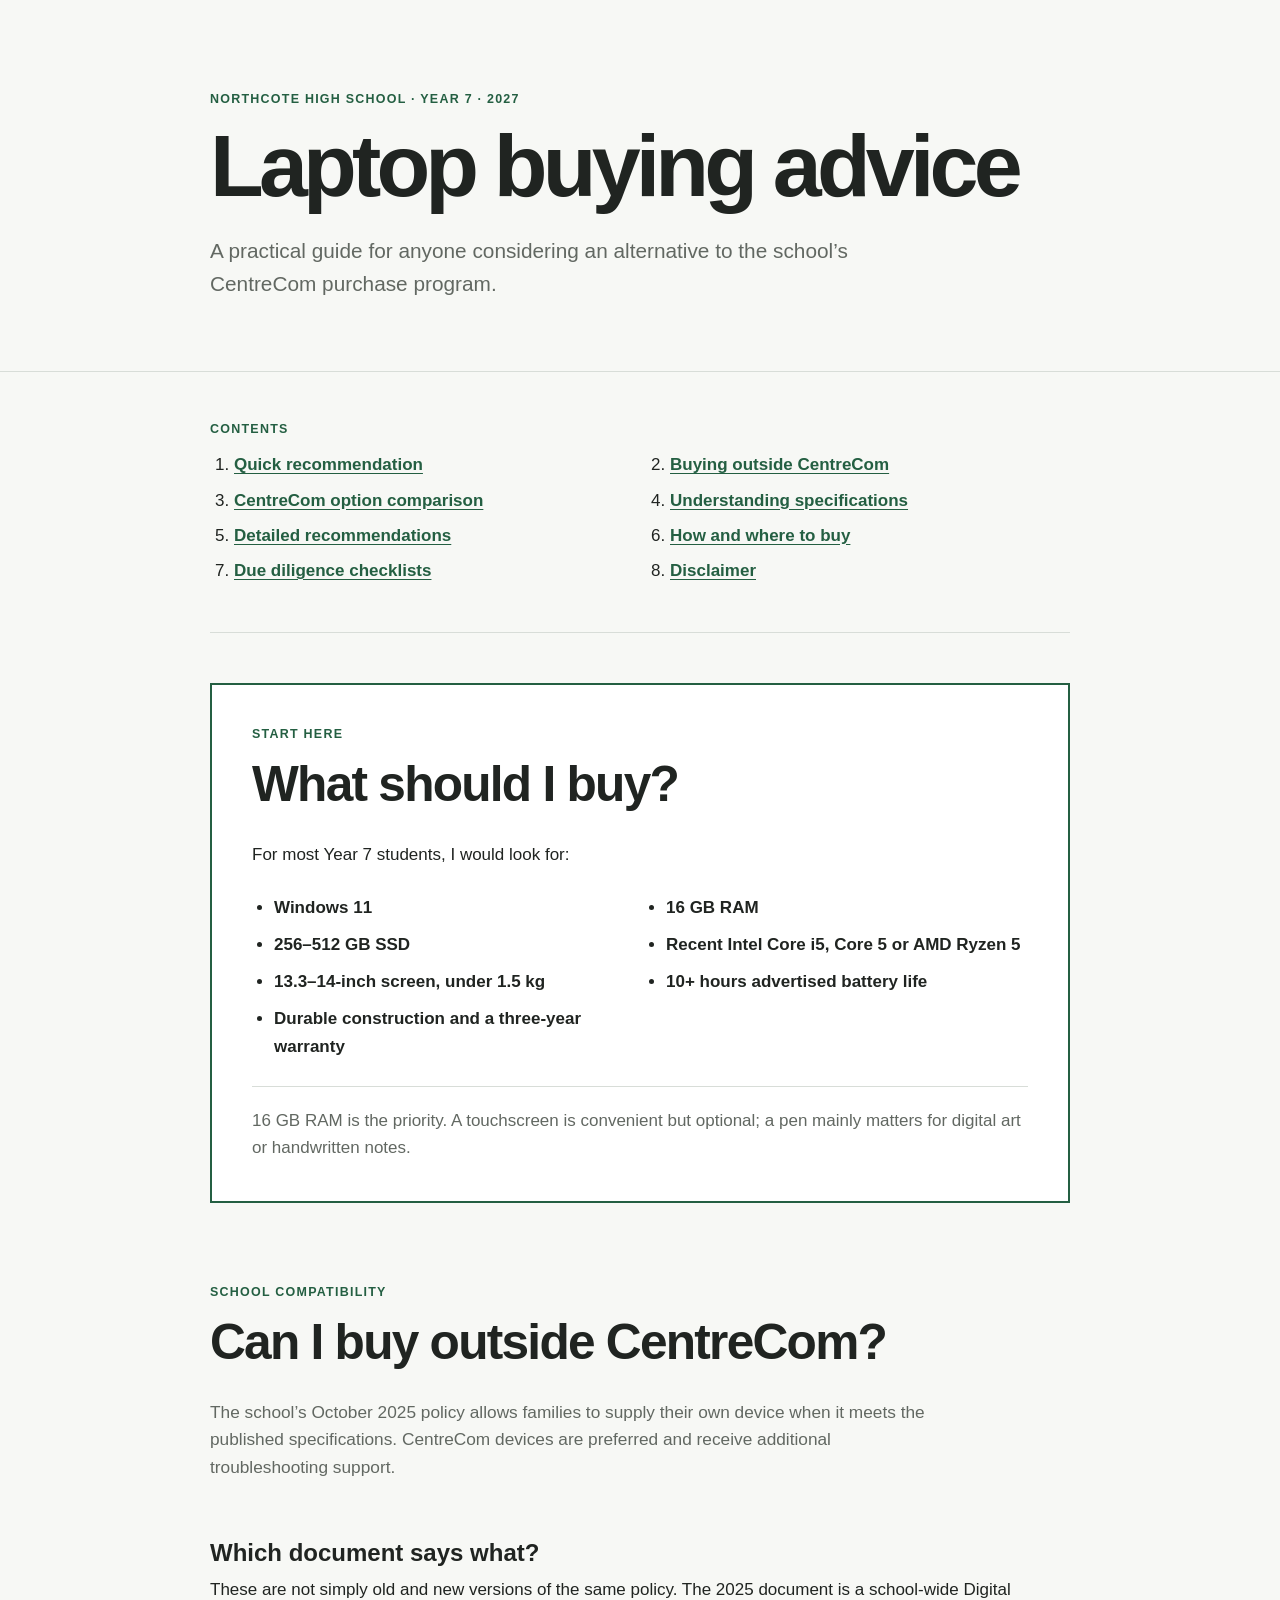
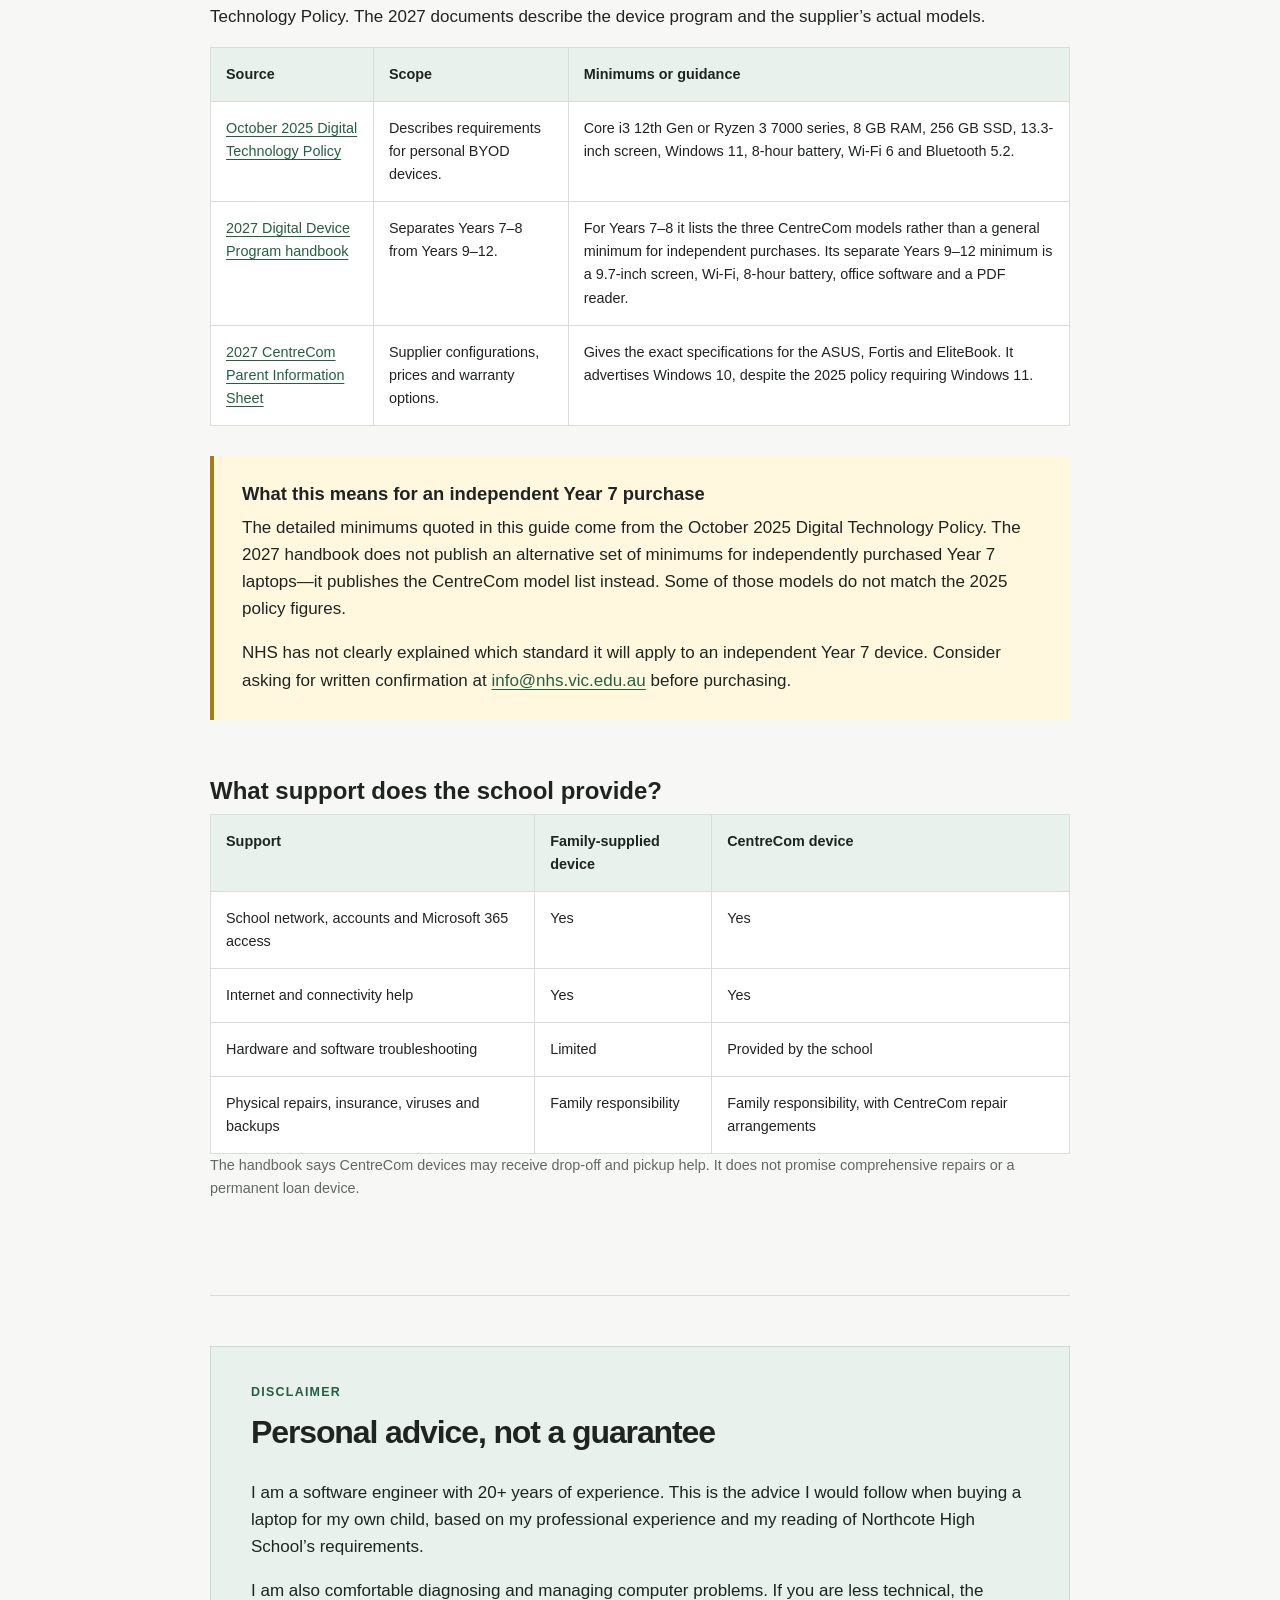
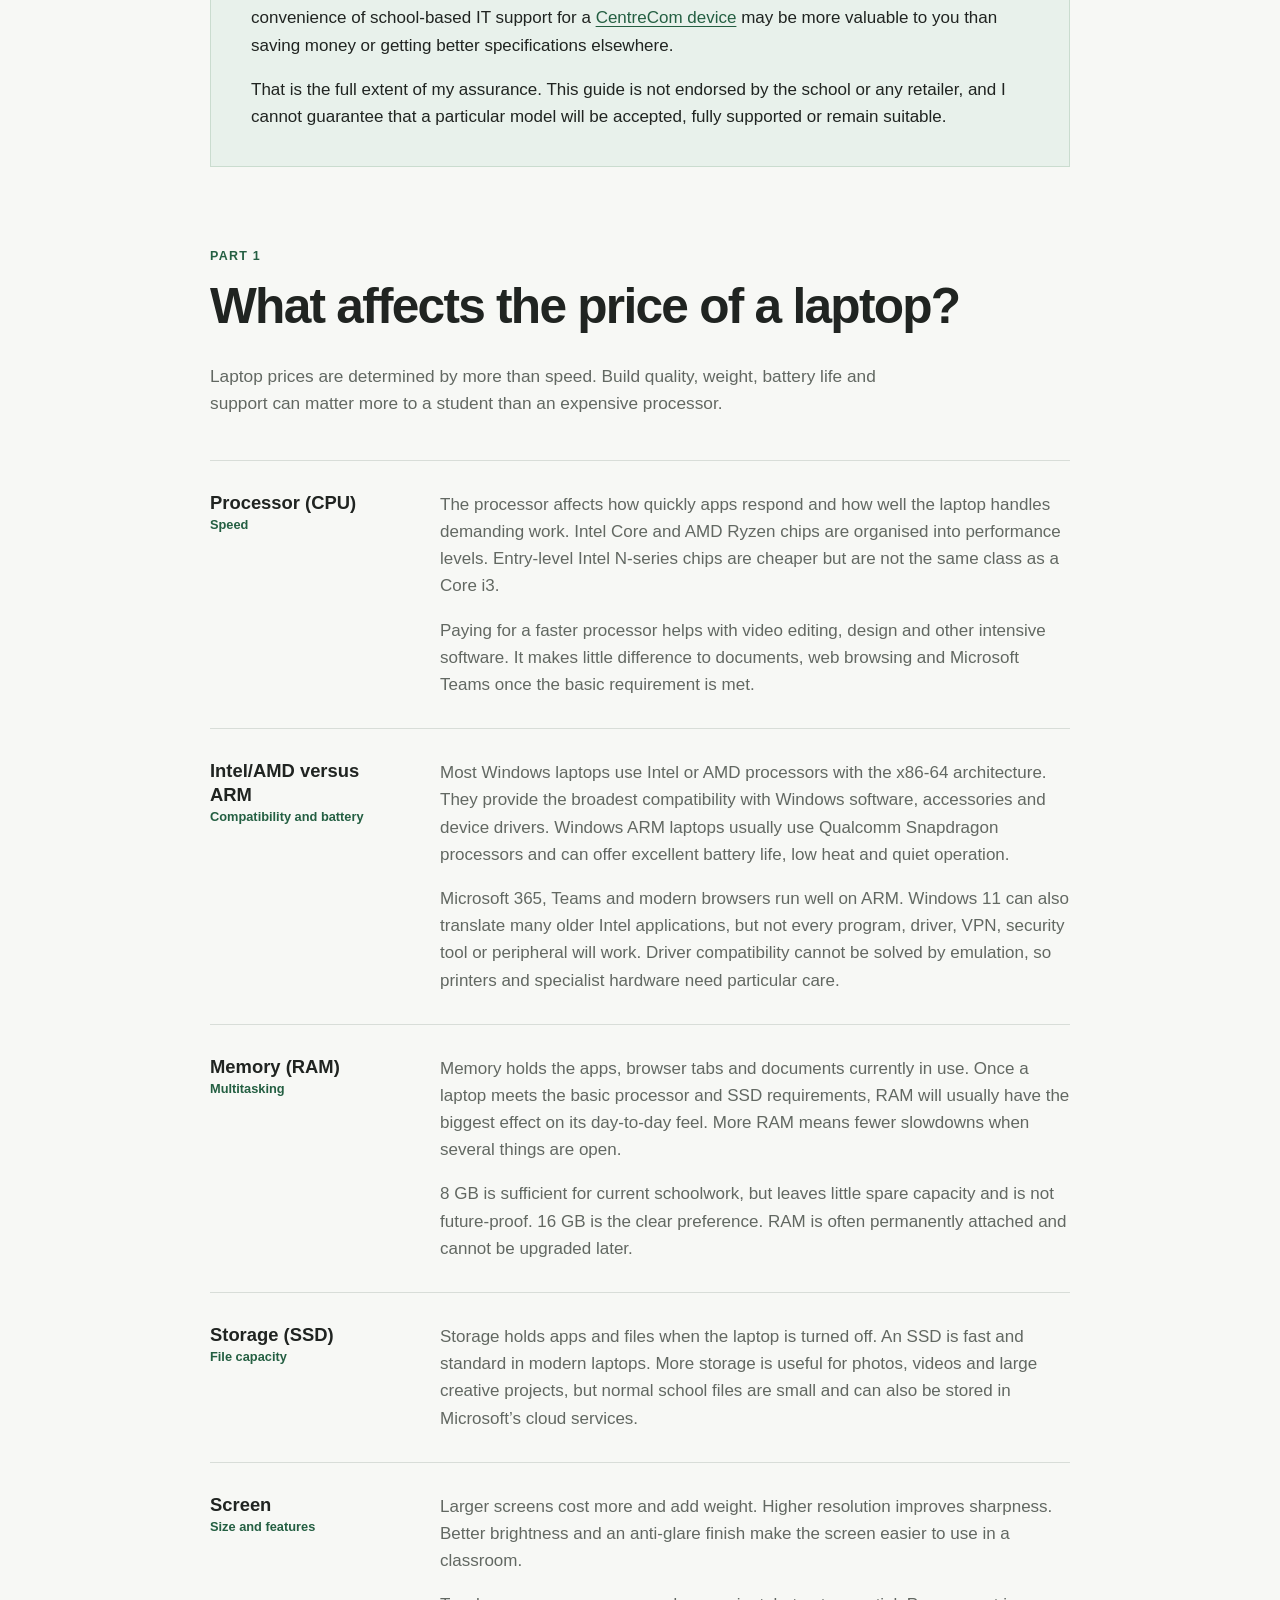
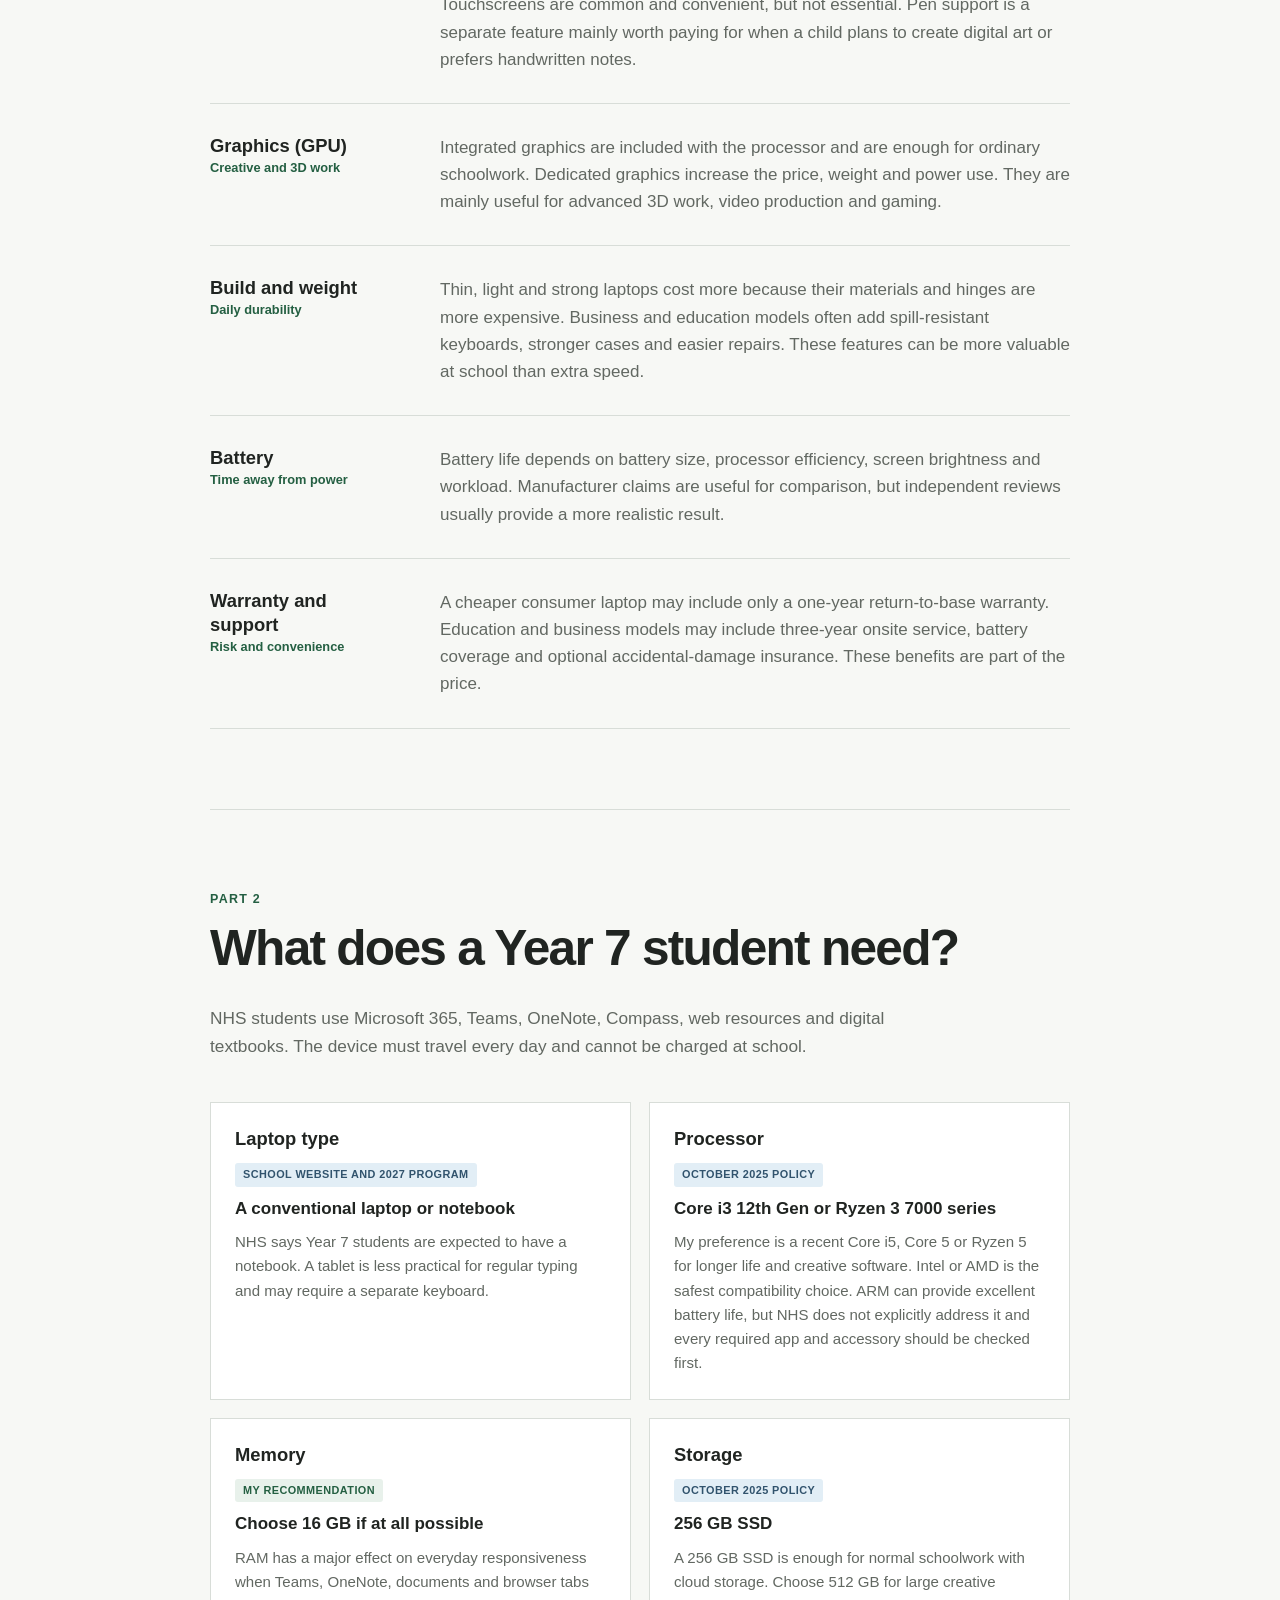
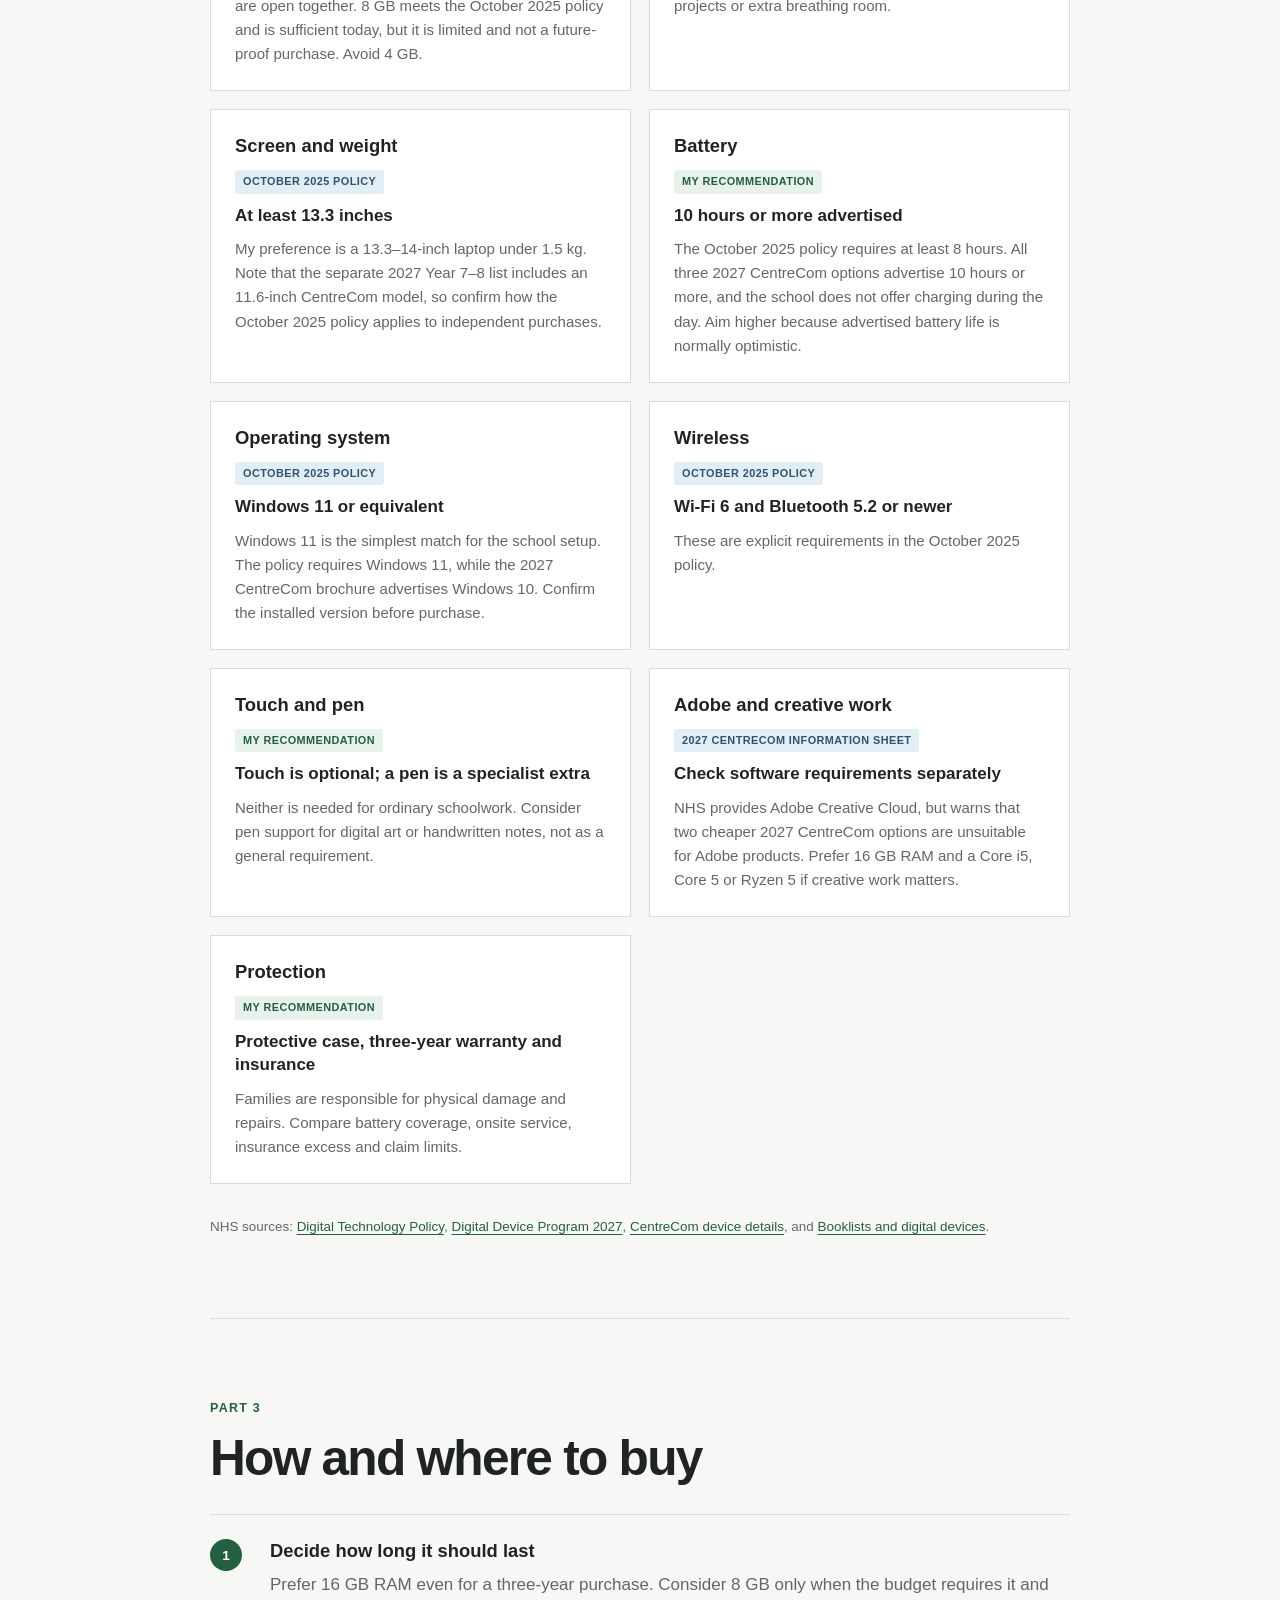
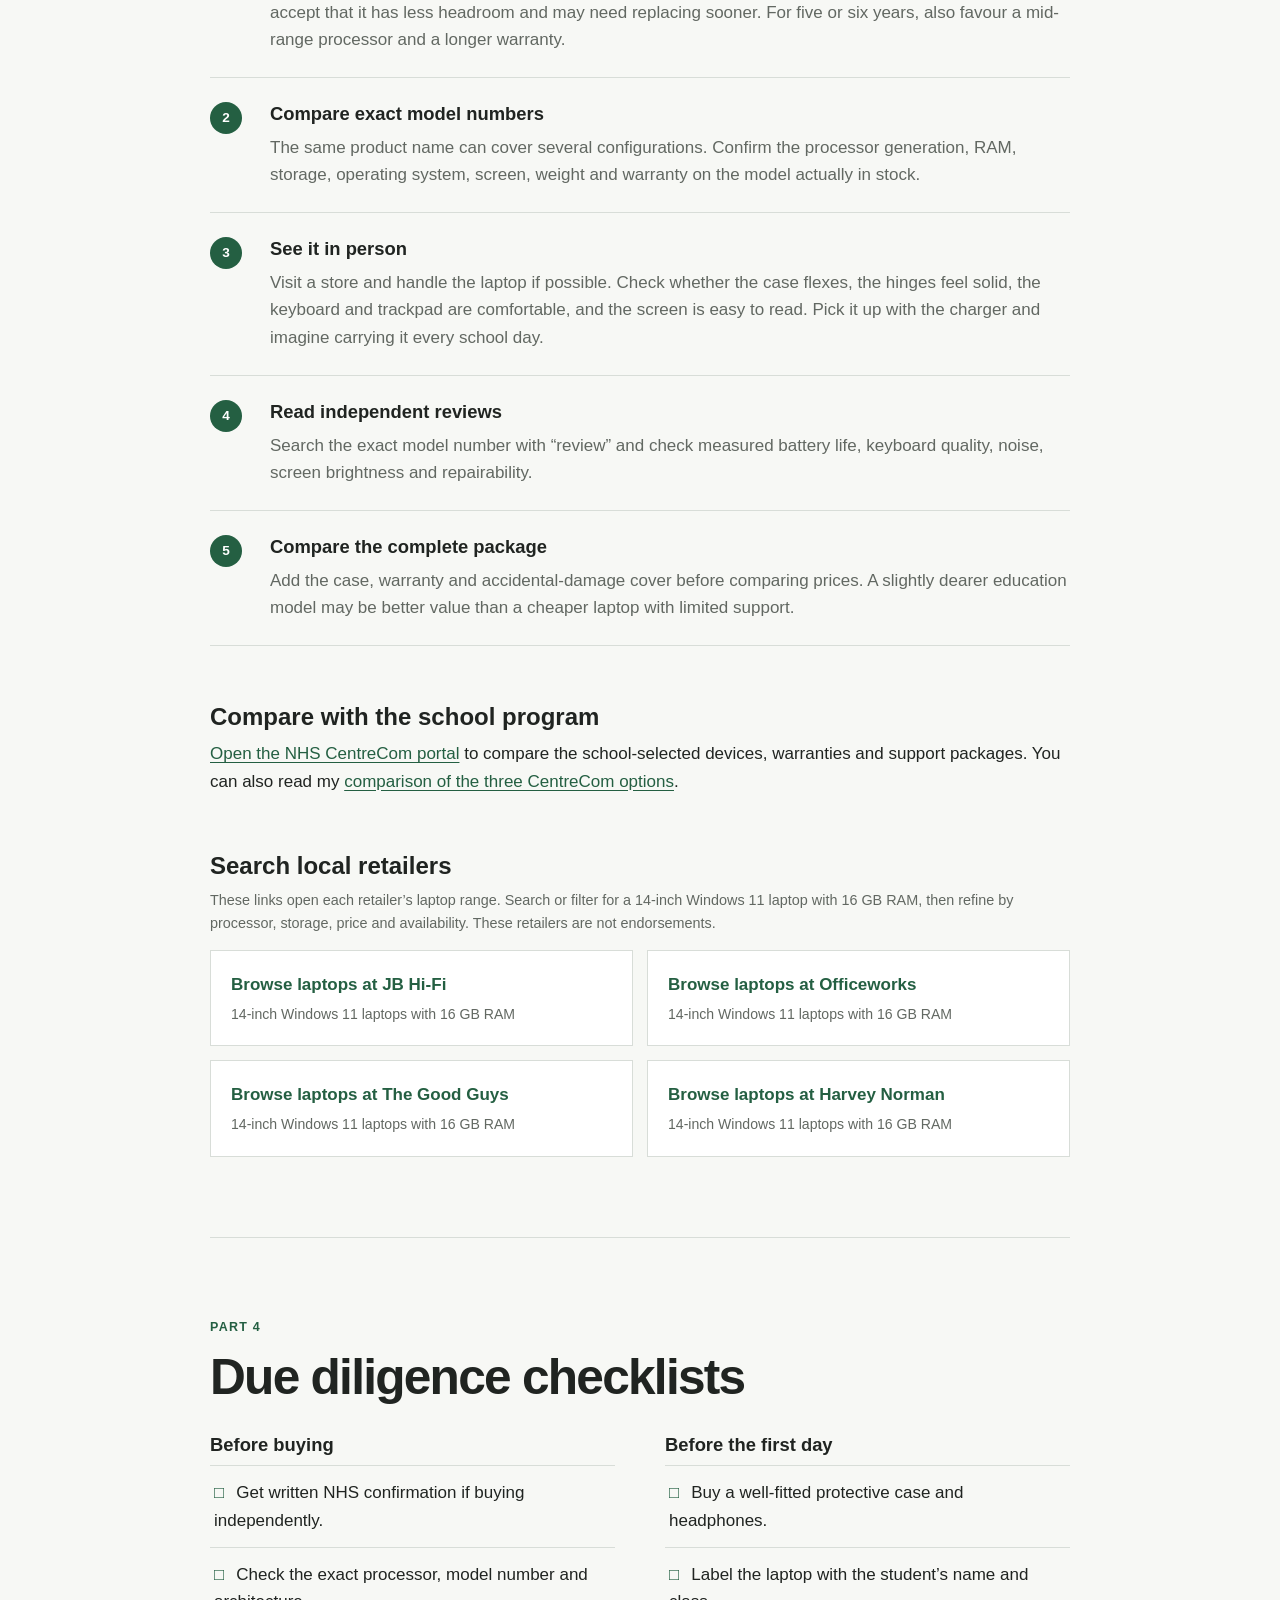
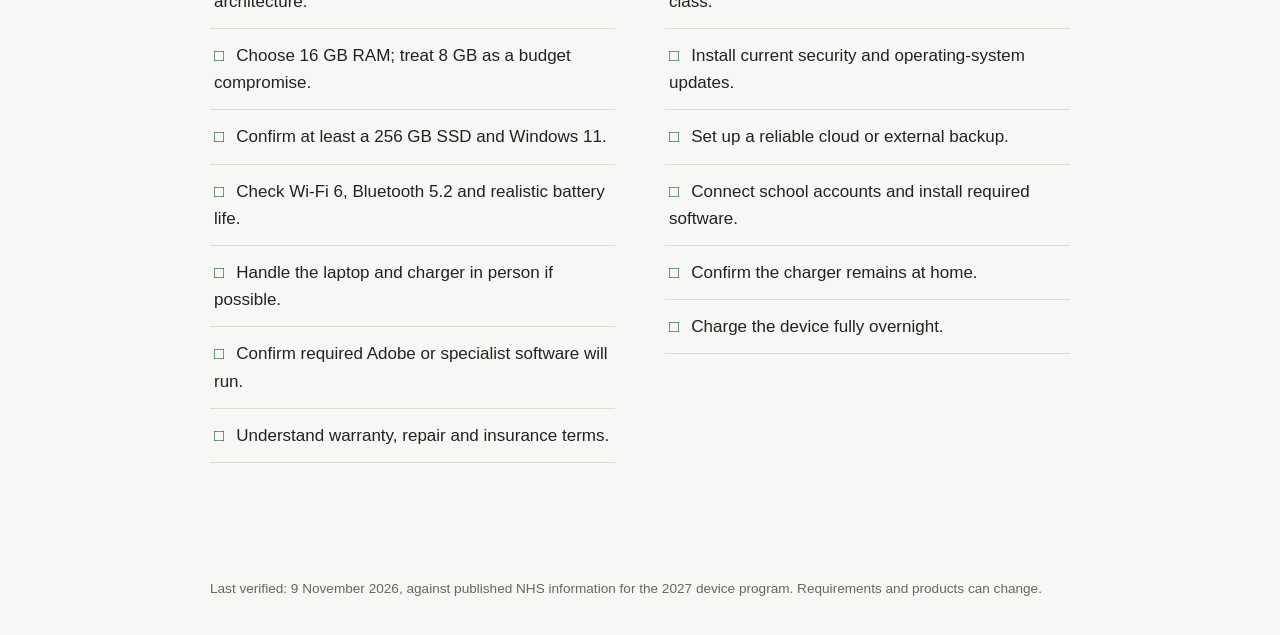
==== index.html @ 1647ea18 "Clarify sources of device minimums" ====
<!doctype html>
<html lang="en-AU">
  <head>
    <meta charset="UTF-8" />
    <meta name="viewport" content="width=device-width, initial-scale=1.0" />
    <meta
      name="description"
      content="Independent advice for buying a laptop for a Northcote High School Year 7 student."
    />
    <title>Year 7 Laptop Buying Guide</title>
    <link rel="stylesheet" href="styles.css" />
  </head>
  <body>
    <header>
      <div class="wrap">
        <p class="label">Northcote High School · Year 7 · 2027</p>
        <h1>Laptop buying advice</h1>
        <p class="lead">
          A practical guide for anyone considering an alternative to the
          school’s CentreCom purchase program.
        </p>
      </div>
    </header>

    <main class="wrap">
      <nav class="contents" aria-labelledby="contents-title">
        <p class="label" id="contents-title">Contents</p>
        <ol>
          <li><a href="#quick-title">Quick recommendation</a></li>
          <li><a href="#independent-title">Buying outside CentreCom</a></li>
          <li><a href="centrecom-options.html">CentreCom option comparison</a></li>
          <li><a href="#price-title">Understanding specifications</a></li>
          <li><a href="#needs-title">Detailed recommendations</a></li>
          <li><a href="#buy-title">How and where to buy</a></li>
          <li><a href="#checklist-title">Due diligence checklists</a></li>
          <li><a href="#disclaimer-title">Disclaimer</a></li>
        </ol>
      </nav>

      <section class="quick-recommendation" aria-labelledby="quick-title">
        <p class="label">Start here</p>
        <h2 id="quick-title">What should I buy?</h2>
        <p>For most Year 7 students, I would look for:</p>
        <ul class="quick-spec-list">
          <li><strong>Windows 11</strong></li>
          <li><strong>16 GB RAM</strong></li>
          <li><strong>256–512 GB SSD</strong></li>
          <li><strong>Recent Intel Core i5, Core 5 or AMD Ryzen 5</strong></li>
          <li><strong>13.3–14-inch screen, under 1.5 kg</strong></li>
          <li><strong>10+ hours advertised battery life</strong></li>
          <li><strong>Durable construction and a three-year warranty</strong></li>
        </ul>
        <p class="quick-note">
          16 GB RAM is the priority. A touchscreen is convenient but optional; a
          pen mainly matters for digital art or handwritten notes.
        </p>
      </section>

      <section aria-labelledby="independent-title">
        <p class="label">School compatibility</p>
        <h2 id="independent-title">Can I buy outside CentreCom?</h2>
        <p class="section-intro">
          The school’s October 2025 policy allows families to supply their own
          device when it meets the published specifications. CentreCom devices are
          preferred and receive additional troubleshooting support.
        </p>

        <h3 class="subheading">Which document says what?</h3>
        <p>
          These are not simply old and new versions of the same policy. The 2025
          document is a school-wide Digital Technology Policy. The 2027 documents
          describe the device program and the supplier’s actual models.
        </p>
        <div class="table-wrap source-table">
          <table>
            <thead>
              <tr>
                <th>Source</th>
                <th>Scope</th>
                <th>Minimums or guidance</th>
              </tr>
            </thead>
            <tbody>
              <tr>
                <td>
                  <a
                    href="https://www.nhs.vic.edu.au/wp-content/uploads/2025/10/DIGITAL-LEARNING-POLICY-OCTOBER-2025-FINAL.pdf"
                    target="_blank"
                    rel="noreferrer"
                    >October 2025 Digital Technology Policy</a
                  >
                </td>
                <td>Describes requirements for personal BYOD devices.</td>
                <td>
                  Core i3 12th Gen or Ryzen 3 7000 series, 8 GB RAM, 256 GB SSD,
                  13.3-inch screen, Windows 11, 8-hour battery, Wi-Fi 6 and
                  Bluetooth 5.2.
                </td>
              </tr>
              <tr>
                <td>
                  <a
                    href="https://www.nhs.vic.edu.au/wp-content/uploads/2026/10/NHS-Digital-Device-Program-2027.pdf#page=4"
                    target="_blank"
                    rel="noreferrer"
                    >2027 Digital Device Program handbook</a
                  >
                </td>
                <td>Separates Years 7–8 from Years 9–12.</td>
                <td>
                  For Years 7–8 it lists the three CentreCom models rather than a
                  general minimum for independent purchases. Its separate Years
                  9–12 minimum is a 9.7-inch screen, Wi-Fi, 8-hour battery, office
                  software and a PDF reader.
                </td>
              </tr>
              <tr>
                <td>
                  <a
                    href="https://www.nhs.vic.edu.au/wp-content/uploads/2025/11/Northcote-High-BYOD-Parent-Information-Sheet-2027.pdf"
                    target="_blank"
                    rel="noreferrer"
                    >2027 CentreCom Parent Information Sheet</a
                  >
                </td>
                <td>Supplier configurations, prices and warranty options.</td>
                <td>
                  Gives the exact specifications for the ASUS, Fortis and
                  EliteBook. It advertises Windows 10, despite the 2025 policy
                  requiring Windows 11.
                </td>
              </tr>
            </tbody>
          </table>
        </div>

        <div class="notice warning-notice">
          <h3>What this means for an independent Year 7 purchase</h3>
          <p>
            The detailed minimums quoted in this guide come from the October 2025
            Digital Technology Policy. The 2027 handbook does not publish an
            alternative set of minimums for independently purchased Year 7
            laptops—it publishes the CentreCom model list instead. Some of those
            models do not match the 2025 policy figures.
          </p>
          <p>
            NHS has not clearly explained which standard it will apply to an
            independent Year 7 device. Consider asking for written confirmation at
            <a href="mailto:info@nhs.vic.edu.au">info@nhs.vic.edu.au</a> before
            purchasing.
          </p>
        </div>

        <h3 class="subheading">What support does the school provide?</h3>
        <div class="table-wrap">
          <table>
            <thead>
              <tr>
                <th>Support</th>
                <th>Family-supplied device</th>
                <th>CentreCom device</th>
              </tr>
            </thead>
            <tbody>
              <tr>
                <td>School network, accounts and Microsoft 365 access</td>
                <td>Yes</td>
                <td>Yes</td>
              </tr>
              <tr>
                <td>Internet and connectivity help</td>
                <td>Yes</td>
                <td>Yes</td>
              </tr>
              <tr>
                <td>Hardware and software troubleshooting</td>
                <td>Limited</td>
                <td>Provided by the school</td>
              </tr>
              <tr>
                <td>Physical repairs, insurance, viruses and backups</td>
                <td>Family responsibility</td>
                <td>Family responsibility, with CentreCom repair arrangements</td>
              </tr>
            </tbody>
          </table>
        </div>
        <p class="small-note">
          The handbook says CentreCom devices may receive drop-off and pickup help.
          It does not promise comprehensive repairs or a permanent loan device.
        </p>
      </section>

      <section class="disclaimer" aria-labelledby="disclaimer-title">
        <p class="label">Disclaimer</p>
        <h2 id="disclaimer-title">Personal advice, not a guarantee</h2>
        <p>
          I am a software engineer with 20+ years of experience. This is the advice
          I would follow when buying a laptop for my own child, based on my
          professional experience and my reading of Northcote High School’s
          requirements.
        </p>
        <p>
          I am also comfortable diagnosing and managing computer problems. If you
          are less technical, the convenience of school-based IT support for a
          <a href="centrecom-options.html">CentreCom device</a> may be more
          valuable to you than saving money or getting better specifications
          elsewhere.
        </p>
        <p>
          That is the full extent of my assurance. This guide is not endorsed by
          the school or any retailer, and I cannot guarantee that a particular
          model will be accepted, fully supported or remain suitable.
        </p>
      </section>

      <section aria-labelledby="price-title">
        <p class="label">Part 1</p>
        <h2 id="price-title">What affects the price of a laptop?</h2>
        <p class="section-intro">
          Laptop prices are determined by more than speed. Build quality, weight,
          battery life and support can matter more to a student than an expensive
          processor.
        </p>

        <div class="factor-list">
          <article class="factor">
            <div>
              <h3>Processor (CPU)</h3>
              <p class="factor-tag">Speed</p>
            </div>
            <div>
              <p>
                The processor affects how quickly apps respond and how well the
                laptop handles demanding work. Intel Core and AMD Ryzen chips are
                organised into performance levels. Entry-level Intel N-series
                chips are cheaper but are not the same class as a Core i3.
              </p>
              <p>
                Paying for a faster processor helps with video editing, design and
                other intensive software. It makes little difference to documents,
                web browsing and Microsoft Teams once the basic requirement is met.
              </p>
            </div>
          </article>

          <article class="factor">
            <div>
              <h3>Intel/AMD versus ARM</h3>
              <p class="factor-tag">Compatibility and battery</p>
            </div>
            <div>
              <p>
                Most Windows laptops use Intel or AMD processors with the x86-64
                architecture. They provide the broadest compatibility with Windows
                software, accessories and device drivers. Windows ARM laptops
                usually use Qualcomm Snapdragon processors and can offer excellent
                battery life, low heat and quiet operation.
              </p>
              <p>
                Microsoft 365, Teams and modern browsers run well on ARM. Windows
                11 can also translate many older Intel applications, but not every
                program, driver, VPN, security tool or peripheral will work. Driver
                compatibility cannot be solved by emulation, so printers and
                specialist hardware need particular care.
              </p>
            </div>
          </article>

          <article class="factor">
            <div>
              <h3>Memory (RAM)</h3>
              <p class="factor-tag">Multitasking</p>
            </div>
            <div>
              <p>
                Memory holds the apps, browser tabs and documents currently in
                use. Once a laptop meets the basic processor and SSD requirements,
                RAM will usually have the biggest effect on its day-to-day feel.
                More RAM means fewer slowdowns when several things are open.
              </p>
              <p>
                8 GB is sufficient for current schoolwork, but leaves little spare
                capacity and is not future-proof. 16 GB is the clear preference.
                RAM is often permanently attached and cannot be upgraded later.
              </p>
            </div>
          </article>

          <article class="factor">
            <div>
              <h3>Storage (SSD)</h3>
              <p class="factor-tag">File capacity</p>
            </div>
            <div>
              <p>
                Storage holds apps and files when the laptop is turned off. An SSD
                is fast and standard in modern laptops. More storage is useful for
                photos, videos and large creative projects, but normal school files
                are small and can also be stored in Microsoft’s cloud services.
              </p>
            </div>
          </article>

          <article class="factor">
            <div>
              <h3>Screen</h3>
              <p class="factor-tag">Size and features</p>
            </div>
            <div>
              <p>
                Larger screens cost more and add weight. Higher resolution improves
                sharpness. Better brightness and an anti-glare finish make the
                screen easier to use in a classroom.
              </p>
              <p>
                Touchscreens are common and convenient, but not essential. Pen
                support is a separate feature mainly worth paying for when a child
                plans to create digital art or prefers handwritten notes.
              </p>
            </div>
          </article>

          <article class="factor">
            <div>
              <h3>Graphics (GPU)</h3>
              <p class="factor-tag">Creative and 3D work</p>
            </div>
            <div>
              <p>
                Integrated graphics are included with the processor and are enough
                for ordinary schoolwork. Dedicated graphics increase the price,
                weight and power use. They are mainly useful for advanced 3D work,
                video production and gaming.
              </p>
            </div>
          </article>

          <article class="factor">
            <div>
              <h3>Build and weight</h3>
              <p class="factor-tag">Daily durability</p>
            </div>
            <div>
              <p>
                Thin, light and strong laptops cost more because their materials
                and hinges are more expensive. Business and education models often
                add spill-resistant keyboards, stronger cases and easier repairs.
                These features can be more valuable at school than extra speed.
              </p>
            </div>
          </article>

          <article class="factor">
            <div>
              <h3>Battery</h3>
              <p class="factor-tag">Time away from power</p>
            </div>
            <div>
              <p>
                Battery life depends on battery size, processor efficiency, screen
                brightness and workload. Manufacturer claims are useful for
                comparison, but independent reviews usually provide a more
                realistic result.
              </p>
            </div>
          </article>

          <article class="factor">
            <div>
              <h3>Warranty and support</h3>
              <p class="factor-tag">Risk and convenience</p>
            </div>
            <div>
              <p>
                A cheaper consumer laptop may include only a one-year return-to-base
                warranty. Education and business models may include three-year
                onsite service, battery coverage and optional accidental-damage
                insurance. These benefits are part of the price.
              </p>
            </div>
          </article>
        </div>
      </section>

      <section aria-labelledby="needs-title">
        <p class="label">Part 2</p>
        <h2 id="needs-title">What does a Year 7 student need?</h2>
        <p class="section-intro">
          NHS students use Microsoft 365, Teams, OneNote, Compass, web resources
          and digital textbooks. The device must travel every day and cannot be
          charged at school.
        </p>

        <div class="recommendations">
          <article>
            <h3>Laptop type</h3>
            <span class="requirement-badge">School website and 2027 program</span>
            <strong>A conventional laptop or notebook</strong>
            <p>
              NHS says Year 7 students are expected to have a notebook. A tablet
              is less practical for regular typing and may require a separate
              keyboard.
            </p>
          </article>

          <article>
            <h3>Processor</h3>
            <span class="requirement-badge">October 2025 policy</span>
            <strong>Core i3 12th Gen or Ryzen 3 7000 series</strong>
            <p>
              My preference is a recent Core i5, Core 5 or Ryzen 5 for longer life
              and creative software. Intel or AMD is the safest compatibility
              choice. ARM can provide excellent battery life, but NHS does not
              explicitly address it and every required app and accessory should be
              checked first.
            </p>
          </article>

          <article>
            <h3>Memory</h3>
            <span class="advice-badge">My recommendation</span>
            <strong>Choose 16 GB if at all possible</strong>
            <p>
              RAM has a major effect on everyday responsiveness when Teams,
              OneNote, documents and browser tabs are open together. 8 GB meets
              the October 2025 policy and is sufficient today, but it is limited
              and not a future-proof purchase. Avoid 4 GB.
            </p>
          </article>

          <article>
            <h3>Storage</h3>
            <span class="requirement-badge">October 2025 policy</span>
            <strong>256 GB SSD</strong>
            <p>
              A 256 GB SSD is enough for normal schoolwork with cloud storage.
              Choose 512 GB for large creative projects or extra breathing room.
            </p>
          </article>

          <article>
            <h3>Screen and weight</h3>
            <span class="requirement-badge">October 2025 policy</span>
            <strong>At least 13.3 inches</strong>
            <p>
              My preference is a 13.3–14-inch laptop under 1.5 kg. Note that the
              separate 2027 Year 7–8 list includes an 11.6-inch CentreCom model, so
              confirm how the October 2025 policy applies to independent purchases.
            </p>
          </article>

          <article>
            <h3>Battery</h3>
            <span class="advice-badge">My recommendation</span>
            <strong>10 hours or more advertised</strong>
            <p>
              The October 2025 policy requires at least 8 hours. All three 2027
              CentreCom options advertise 10 hours or more, and the school does not
              offer charging during the day. Aim higher because advertised battery
              life is normally optimistic.
            </p>
          </article>

          <article>
            <h3>Operating system</h3>
            <span class="requirement-badge">October 2025 policy</span>
            <strong>Windows 11 or equivalent</strong>
            <p>
              Windows 11 is the simplest match for the school setup. The policy
              requires Windows 11, while the 2027 CentreCom brochure advertises
              Windows 10. Confirm the installed version before purchase.
            </p>
          </article>

          <article>
            <h3>Wireless</h3>
            <span class="requirement-badge">October 2025 policy</span>
            <strong>Wi-Fi 6 and Bluetooth 5.2 or newer</strong>
            <p>These are explicit requirements in the October 2025 policy.</p>
          </article>

          <article>
            <h3>Touch and pen</h3>
            <span class="advice-badge">My recommendation</span>
            <strong>Touch is optional; a pen is a specialist extra</strong>
            <p>
              Neither is needed for ordinary schoolwork. Consider pen support for
              digital art or handwritten notes, not as a general requirement.
            </p>
          </article>

          <article>
            <h3>Adobe and creative work</h3>
            <span class="requirement-badge">2027 CentreCom information sheet</span>
            <strong>Check software requirements separately</strong>
            <p>
              NHS provides Adobe Creative Cloud, but warns that two cheaper 2027
              CentreCom options are unsuitable for Adobe products. Prefer 16 GB
              RAM and a Core i5, Core 5 or Ryzen 5 if creative work matters.
            </p>
          </article>

          <article>
            <h3>Protection</h3>
            <span class="advice-badge">My recommendation</span>
            <strong>Protective case, three-year warranty and insurance</strong>
            <p>
              Families are responsible for physical damage and repairs. Compare
              battery coverage, onsite service, insurance excess and claim limits.
            </p>
          </article>
        </div>

        <p class="source-links">
          NHS sources:
          <a
            href="https://www.nhs.vic.edu.au/wp-content/uploads/2025/10/DIGITAL-LEARNING-POLICY-OCTOBER-2025-FINAL.pdf"
            target="_blank"
            rel="noreferrer"
            >Digital Technology Policy</a
          >,
          <a
            href="https://www.nhs.vic.edu.au/wp-content/uploads/2026/10/NHS-Digital-Device-Program-2027.pdf"
            target="_blank"
            rel="noreferrer"
            >Digital Device Program 2027</a
          >,
          <a
            href="https://www.nhs.vic.edu.au/wp-content/uploads/2025/11/Northcote-High-BYOD-Parent-Information-Sheet-2027.pdf"
            target="_blank"
            rel="noreferrer"
            >CentreCom device details</a
          >, and
          <a
            href="https://www.nhs.vic.edu.au/learning-teaching-excellence/booklists-and-digital-devices/"
            target="_blank"
            rel="noreferrer"
            >Booklists and digital devices</a
          >.
        </p>
      </section>

      <section aria-labelledby="buy-title">
        <p class="label">Part 3</p>
        <h2 id="buy-title">How and where to buy</h2>

        <div class="buying-steps">
          <article>
            <span>1</span>
            <div>
              <h3>Decide how long it should last</h3>
              <p>
                Prefer 16 GB RAM even for a three-year purchase. Consider 8 GB only
                when the budget requires it and accept that it has less headroom
                and may need replacing sooner. For five or six years, also favour a
                mid-range processor and a longer warranty.
              </p>
            </div>
          </article>
          <article>
            <span>2</span>
            <div>
              <h3>Compare exact model numbers</h3>
              <p>
                The same product name can cover several configurations. Confirm
                the processor generation, RAM, storage, operating system, screen,
                weight and warranty on the model actually in stock.
              </p>
            </div>
          </article>
          <article>
            <span>3</span>
            <div>
              <h3>See it in person</h3>
              <p>
                Visit a store and handle the laptop if possible. Check whether the
                case flexes, the hinges feel solid, the keyboard and trackpad are
                comfortable, and the screen is easy to read. Pick it up with the
                charger and imagine carrying it every school day.
              </p>
            </div>
          </article>
          <article>
            <span>4</span>
            <div>
              <h3>Read independent reviews</h3>
              <p>
                Search the exact model number with “review” and check measured
                battery life, keyboard quality, noise, screen brightness and
                repairability.
              </p>
            </div>
          </article>
          <article>
            <span>5</span>
            <div>
              <h3>Compare the complete package</h3>
              <p>
                Add the case, warranty and accidental-damage cover before comparing
                prices. A slightly dearer education model may be better value than
                a cheaper laptop with limited support.
              </p>
            </div>
          </article>
        </div>

        <h3 class="subheading">Compare with the school program</h3>
        <p>
          <a
            href="https://eduportal.centrecom.com.au/Student/Register?schoolRegistrationCode=NHS3070"
            target="_blank"
            rel="noreferrer"
            >Open the NHS CentreCom portal</a
          >
          to compare the school-selected devices, warranties and support packages.
          You can also read my
          <a href="centrecom-options.html">comparison of the three CentreCom options</a>.
        </p>

        <h3 class="subheading">Search local retailers</h3>
        <p class="small-note">
          These links open each retailer’s laptop range. Search or filter for a
          14-inch Windows 11 laptop with 16 GB RAM, then refine by processor,
          storage, price and availability. These retailers are not endorsements.
        </p>
        <div class="link-grid">
          <a
            href="https://www.jbhifi.com.au/collections/computers-tablets/laptops"
            target="_blank"
            rel="noreferrer"
          >
            <strong>Browse laptops at JB Hi-Fi</strong>
            <span>14-inch Windows 11 laptops with 16 GB RAM</span>
          </a>
          <a
            href="https://www.officeworks.com.au/shop/officeworks/c/technology/laptops/all-laptops"
            target="_blank"
            rel="noreferrer"
          >
            <strong>Browse laptops at Officeworks</strong>
            <span>14-inch Windows 11 laptops with 16 GB RAM</span>
          </a>
          <a
            href="https://www.thegoodguys.com.au/computers-tablets-and-gaming/desktop-and-laptop/laptops"
            target="_blank"
            rel="noreferrer"
          >
            <strong>Browse laptops at The Good Guys</strong>
            <span>14-inch Windows 11 laptops with 16 GB RAM</span>
          </a>
          <a
            href="https://www.harveynorman.com.au/computers-tablets/computers/laptops/laptops/1065"
            target="_blank"
            rel="noreferrer"
          >
            <strong>Browse laptops at Harvey Norman</strong>
            <span>14-inch Windows 11 laptops with 16 GB RAM</span>
          </a>
        </div>
      </section>

      <section class="checklist" aria-labelledby="checklist-title">
        <p class="label">Part 4</p>
        <h2 id="checklist-title">Due diligence checklists</h2>

        <div class="checklist-columns">
          <div>
            <h3>Before buying</h3>
            <ul>
              <li>Get written NHS confirmation if buying independently.</li>
              <li>Check the exact processor, model number and architecture.</li>
              <li>Choose 16 GB RAM; treat 8 GB as a budget compromise.</li>
              <li>Confirm at least a 256 GB SSD and Windows 11.</li>
              <li>Check Wi-Fi 6, Bluetooth 5.2 and realistic battery life.</li>
              <li>Handle the laptop and charger in person if possible.</li>
              <li>Confirm required Adobe or specialist software will run.</li>
              <li>Understand warranty, repair and insurance terms.</li>
            </ul>
          </div>
          <div>
            <h3>Before the first day</h3>
            <ul>
              <li>Buy a well-fitted protective case and headphones.</li>
              <li>Label the laptop with the student’s name and class.</li>
              <li>Install current security and operating-system updates.</li>
              <li>Set up a reliable cloud or external backup.</li>
              <li>Connect school accounts and install required software.</li>
              <li>Confirm the charger remains at home.</li>
              <li>Charge the device fully overnight.</li>
            </ul>
          </div>
        </div>
      </section>
    </main>

    <footer>
      <div class="wrap">
        <p>
          Last verified: 9 November 2026, against published NHS information for
          the 2027 device program. Requirements and products can change.
        </p>
      </div>
    </footer>
  </body>
</html>
---- styles.css ----
:root {
  --text: #202421;
  --muted: #626862;
  --line: #d8ddd8;
  --background: #f7f8f5;
  --surface: #ffffff;
  --accent: #245f42;
  --accent-light: #e8f1eb;
}

* {
  box-sizing: border-box;
}

html {
  scroll-behavior: smooth;
}

body {
  margin: 0;
  color: var(--text);
  background: var(--background);
  font-family:
    -apple-system, BlinkMacSystemFont, "Segoe UI", sans-serif;
  font-size: 17px;
  line-height: 1.6;
}

.wrap {
  width: min(860px, calc(100% - 40px));
  margin-inline: auto;
}

header {
  padding-block: 90px 70px;
  border-bottom: 1px solid var(--line);
}

h1,
h2,
h3,
p {
  margin-top: 0;
}

h1 {
  margin-bottom: 24px;
  font-size: clamp(3rem, 8vw, 5.5rem);
  line-height: 1;
  letter-spacing: -0.055em;
}

h2 {
  max-width: 760px;
  margin-bottom: 28px;
  font-size: clamp(2rem, 5vw, 3.1rem);
  line-height: 1.12;
  letter-spacing: -0.035em;
}

h3 {
  margin-bottom: 8px;
  font-size: 1.15rem;
  line-height: 1.3;
}

a {
  color: var(--accent);
  text-underline-offset: 3px;
}

.label {
  margin-bottom: 12px;
  color: var(--accent);
  font-size: 0.78rem;
  font-weight: 700;
  letter-spacing: 0.1em;
  text-transform: uppercase;
}

.lead {
  max-width: 680px;
  margin-bottom: 0;
  color: var(--muted);
  font-size: 1.3rem;
}

main > section {
  padding-block: 80px;
  border-bottom: 1px solid var(--line);
}

.section-intro {
  max-width: 720px;
  margin-bottom: 42px;
  color: var(--muted);
  font-size: 1.08rem;
}

.contents {
  padding-block: 48px;
  border-bottom: 1px solid var(--line);
}

.contents ol {
  display: grid;
  grid-template-columns: 1fr 1fr;
  gap: 8px 36px;
  margin: 0;
  padding-left: 24px;
}

.contents a {
  font-weight: 600;
}

.quick-recommendation {
  margin-top: 50px;
  padding: 40px;
  background: var(--surface);
  border: 2px solid var(--accent);
}

main > .quick-recommendation {
  border-bottom: 2px solid var(--accent);
}

.quick-spec-list {
  display: grid;
  grid-template-columns: 1fr 1fr;
  gap: 10px 30px;
  margin-block: 26px;
  padding-left: 22px;
}

.quick-note {
  margin: 0;
  padding-top: 20px;
  color: var(--muted);
  border-top: 1px solid var(--line);
}

.notice {
  padding: 26px 28px;
  background: var(--surface);
  border-left: 4px solid var(--accent);
}

.notice p:last-child {
  margin-bottom: 0;
}

.warning-notice {
  background: #fff8df;
  border-left-color: #a87916;
}

.source-table {
  margin-bottom: 30px;
}

.source-key {
  margin-top: 35px;
  padding: 22px 24px;
  background: var(--surface);
  border: 1px solid var(--line);
}

.source-key p {
  margin-bottom: 8px;
}

.source-key ul {
  margin: 0;
  padding-left: 22px;
}

.source-key li + li {
  margin-top: 7px;
}

.disclaimer {
  margin-block: 50px 0;
  padding: 36px 40px;
  background: var(--accent-light);
  border: 1px solid #cadccf;
}

main > .disclaimer {
  border-bottom: 1px solid #cadccf;
}

.disclaimer h2 {
  font-size: 2rem;
}

.disclaimer p:last-child {
  margin-bottom: 0;
}

.factor-list {
  border-top: 1px solid var(--line);
}

.factor {
  display: grid;
  grid-template-columns: 190px 1fr;
  gap: 40px;
  padding-block: 30px;
  border-bottom: 1px solid var(--line);
}

.factor h3,
.factor p:last-child {
  margin-bottom: 0;
}

.factor-tag {
  color: var(--accent);
  font-size: 0.8rem;
  font-weight: 600;
}

.factor > div:last-child p {
  color: var(--muted);
}

.recommendations {
  display: grid;
  grid-template-columns: 1fr 1fr;
  gap: 18px;
}

.recommendations article {
  padding: 24px;
  background: var(--surface);
  border: 1px solid var(--line);
}

.recommendations strong {
  display: block;
  margin-bottom: 10px;
  line-height: 1.4;
}

.requirement-badge,
.advice-badge {
  display: inline-block;
  margin-bottom: 10px;
  padding: 3px 8px;
  border-radius: 3px;
  font-size: 0.68rem;
  font-weight: 700;
  letter-spacing: 0.04em;
  text-transform: uppercase;
}

.requirement-badge {
  color: #31536d;
  background: #e2eef6;
}

.advice-badge {
  color: var(--accent);
  background: var(--accent-light);
}

.recommendations p {
  margin-bottom: 0;
  color: var(--muted);
  font-size: 0.94rem;
}

.source-links {
  margin: 32px 0 0;
  color: var(--muted);
  font-size: 0.84rem;
}

.buying-steps {
  border-top: 1px solid var(--line);
}

.buying-steps article {
  display: grid;
  grid-template-columns: 40px 1fr;
  gap: 20px;
  padding-block: 24px;
  border-bottom: 1px solid var(--line);
}

.buying-steps article > span {
  display: grid;
  width: 32px;
  height: 32px;
  place-items: center;
  color: var(--surface);
  background: var(--accent);
  border-radius: 50%;
  font-size: 0.85rem;
  font-weight: 700;
}

.buying-steps p {
  margin-bottom: 0;
  color: var(--muted);
}

.subheading {
  margin-top: 55px;
  font-size: 1.5rem;
}

.small-note {
  color: var(--muted);
  font-size: 0.9rem;
}

.link-grid {
  display: grid;
  grid-template-columns: 1fr 1fr;
  gap: 14px;
}

.link-grid a {
  display: flex;
  flex-direction: column;
  padding: 20px;
  color: var(--text);
  background: var(--surface);
  border: 1px solid var(--line);
  text-decoration: none;
}

.link-grid a:hover {
  border-color: var(--accent);
}

.link-grid strong {
  color: var(--accent);
}

.link-grid span {
  margin-top: 5px;
  color: var(--muted);
  font-size: 0.88rem;
}

.checklist {
  border-bottom: 0;
}

.checklist-columns {
  display: grid;
  grid-template-columns: 1fr 1fr;
  gap: 50px;
}

.checklist ul {
  margin: 0;
  padding: 0;
  list-style: none;
  border-top: 1px solid var(--line);
}

.checklist li {
  padding: 13px 4px;
  border-bottom: 1px solid var(--line);
}

.checklist li::before {
  margin-right: 12px;
  color: var(--accent);
  font-weight: 700;
  content: "□";
}

footer {
  padding-block: 35px;
  color: var(--muted);
  font-size: 0.85rem;
}

footer p {
  margin: 0;
}

.back-link {
  display: inline-block;
  margin-bottom: 45px;
  font-size: 0.9rem;
  font-weight: 600;
}

.table-wrap {
  overflow-x: auto;
}

table {
  width: 100%;
  border-collapse: collapse;
  background: var(--surface);
  font-size: 0.9rem;
}

th,
td {
  padding: 15px;
  border: 1px solid var(--line);
  text-align: left;
  vertical-align: top;
}

th {
  background: var(--accent-light);
}

.option-heading {
  display: flex;
  gap: 30px;
  align-items: flex-start;
  justify-content: space-between;
}

.option-heading h2 {
  margin-bottom: 0;
}

.price {
  margin: 0;
  color: var(--accent);
  font-size: 1.8rem;
  font-weight: 700;
  white-space: nowrap;
}

.option-summary {
  max-width: 720px;
  color: var(--muted);
  font-size: 1.08rem;
}

.spec-strip {
  display: flex;
  flex-wrap: wrap;
  gap: 8px;
  margin-block: 28px 36px;
}

.spec-strip span {
  padding: 6px 11px;
  background: var(--accent-light);
  border-radius: 3px;
  font-size: 0.82rem;
  font-weight: 600;
}

.pros-cons {
  display: grid;
  grid-template-columns: 1fr 1fr;
  gap: 40px;
}

.pros-cons ul {
  margin: 0;
  padding-left: 22px;
}

.pros-cons li {
  margin-bottom: 10px;
}

.good-list li::marker {
  color: var(--accent);
}

.bad-list li::marker {
  color: #9b4638;
}

.verdict {
  margin: 38px 0 0;
  padding: 22px 24px;
  background: var(--surface);
  border-left: 4px solid var(--accent);
}

.deadline-notice {
  margin-block: 50px 0;
  padding: 22px 24px;
  color: #5b4310;
  background: #fff2c2;
  border: 1px solid #e2ca72;
}

.footer-links {
  display: flex;
  gap: 30px;
  justify-content: space-between;
}

@media (max-width: 680px) {
  body {
    font-size: 16px;
  }

  .wrap {
    width: min(100% - 28px, 860px);
  }

  header {
    padding-block: 60px 50px;
  }

  main > section {
    padding-block: 60px;
  }

  .quick-recommendation,
  .disclaimer {
    margin-top: 30px;
    padding: 28px 22px;
  }

  .contents ol,
  .quick-spec-list,
  .factor,
  .recommendations,
  .link-grid,
  .pros-cons,
  .checklist-columns {
    grid-template-columns: 1fr;
  }

  .factor {
    gap: 14px;
  }

  .option-heading,
  .footer-links {
    flex-direction: column;
  }

  .option-heading {
    gap: 15px;
  }
}
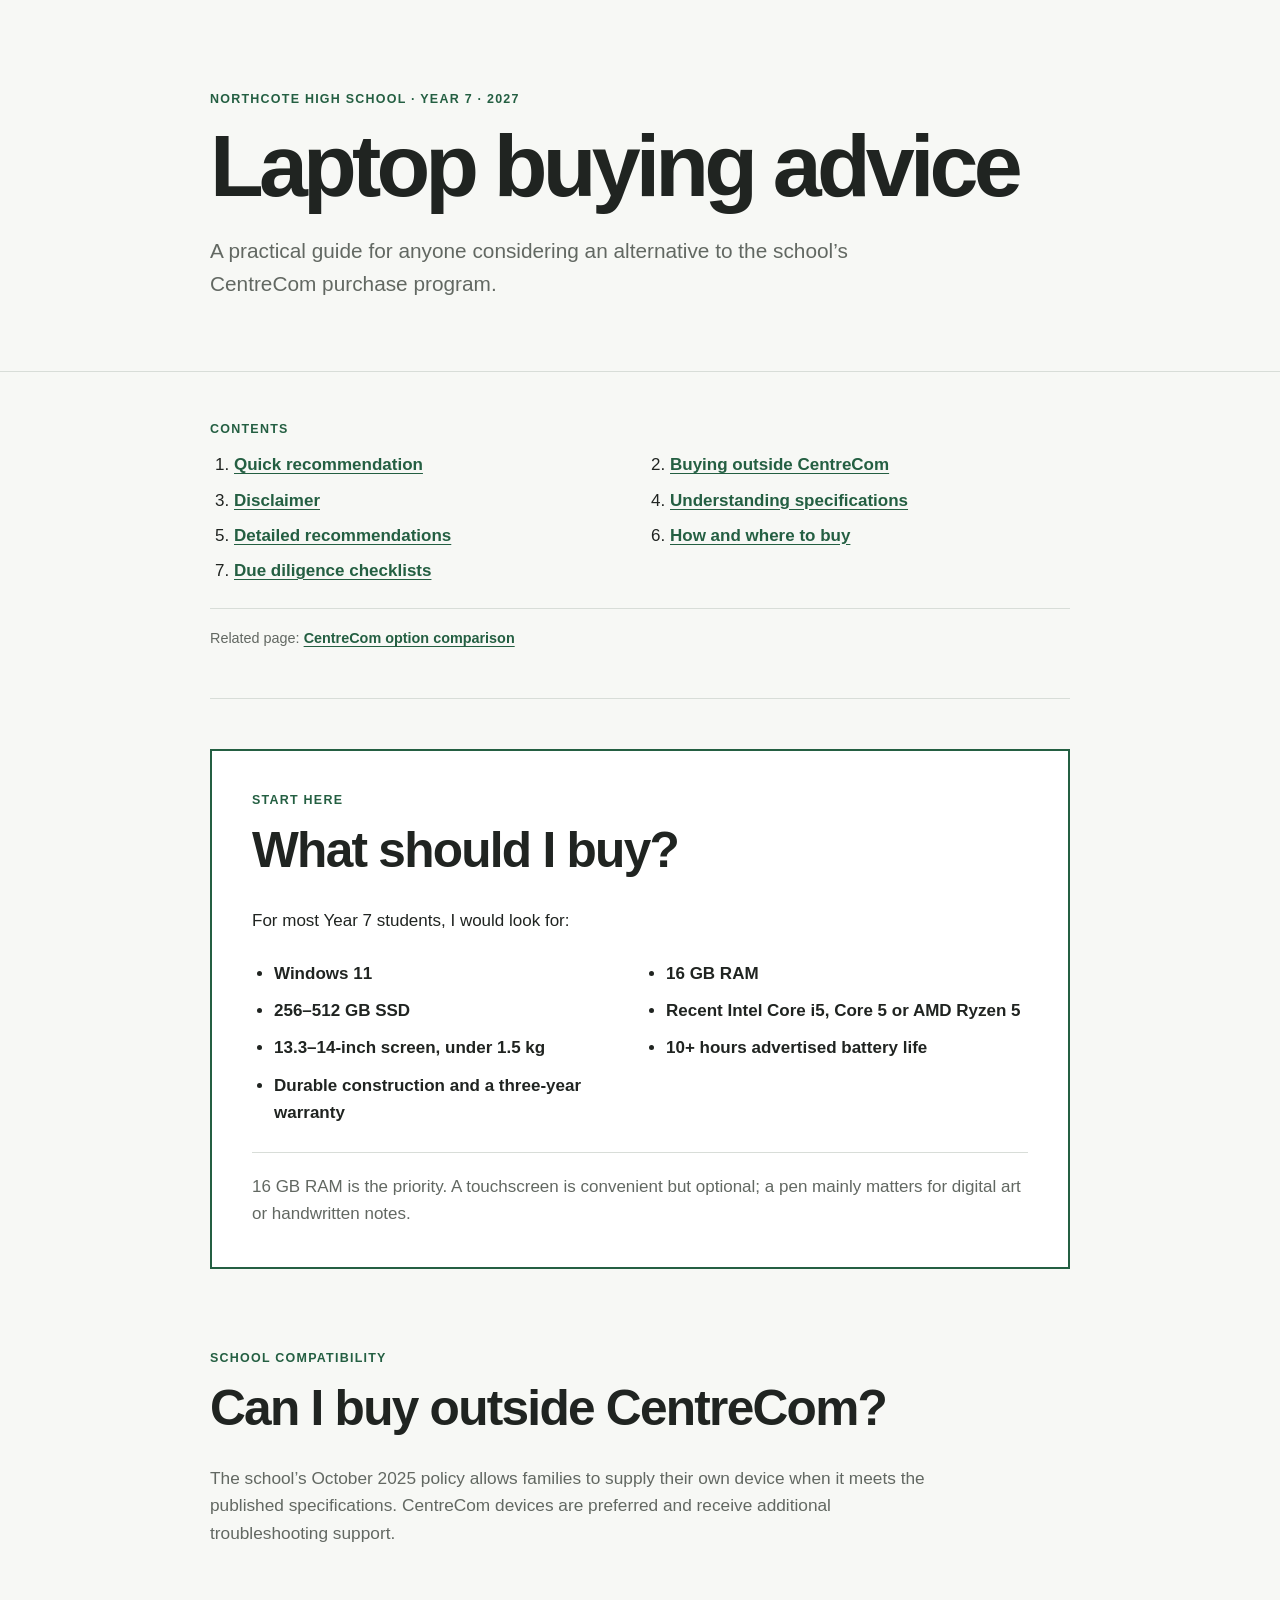
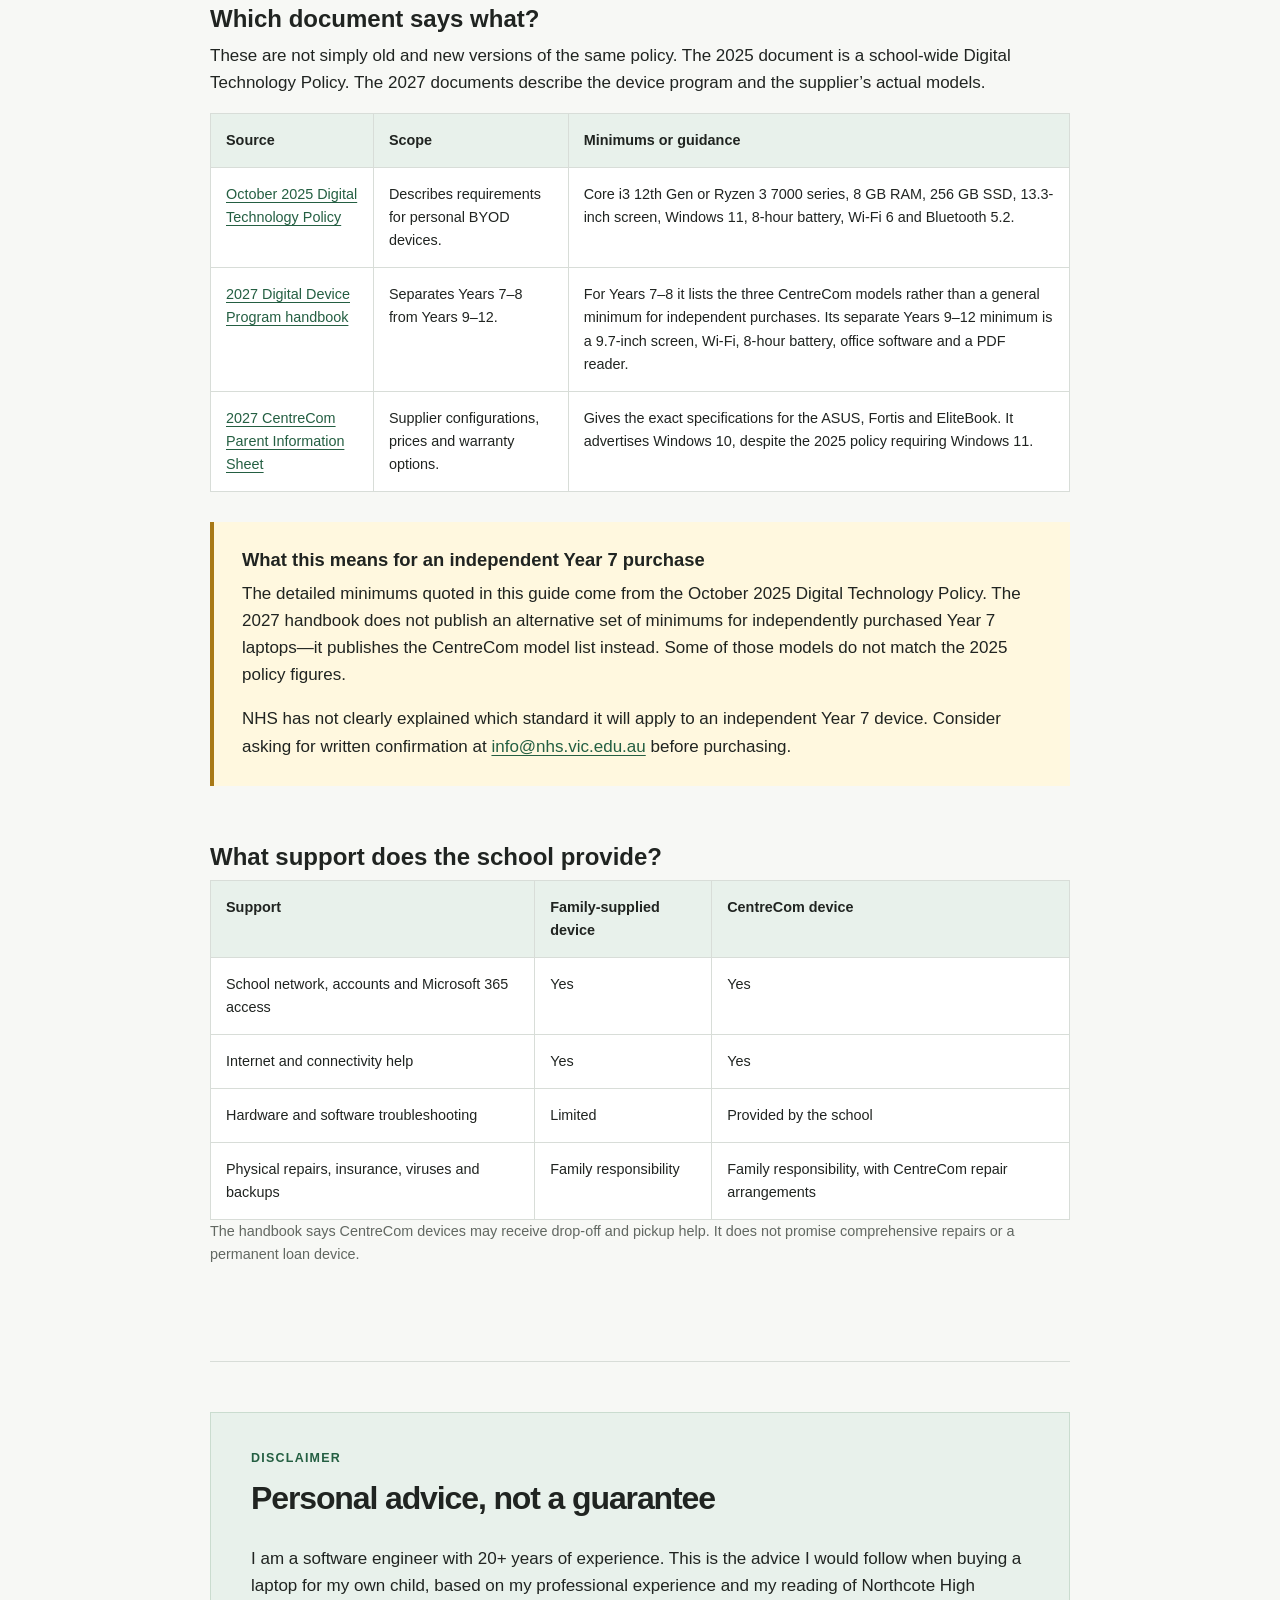
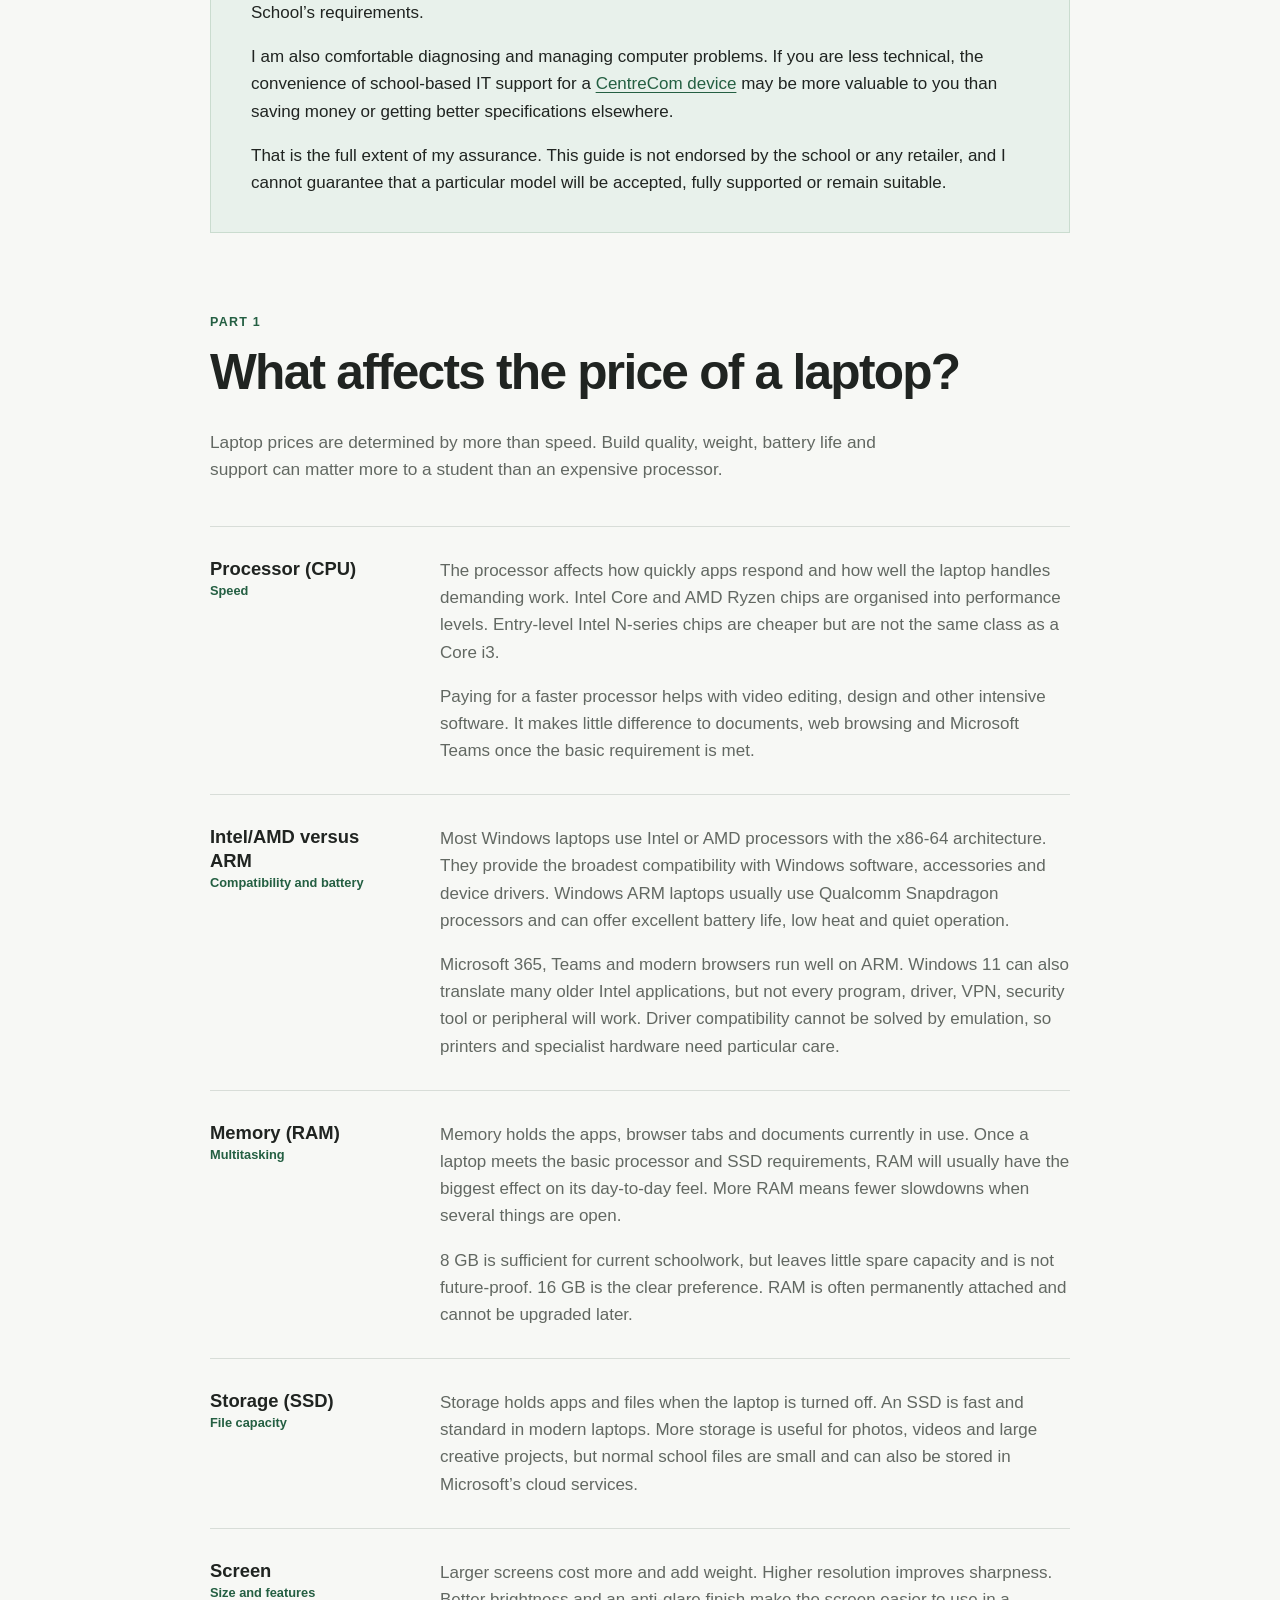
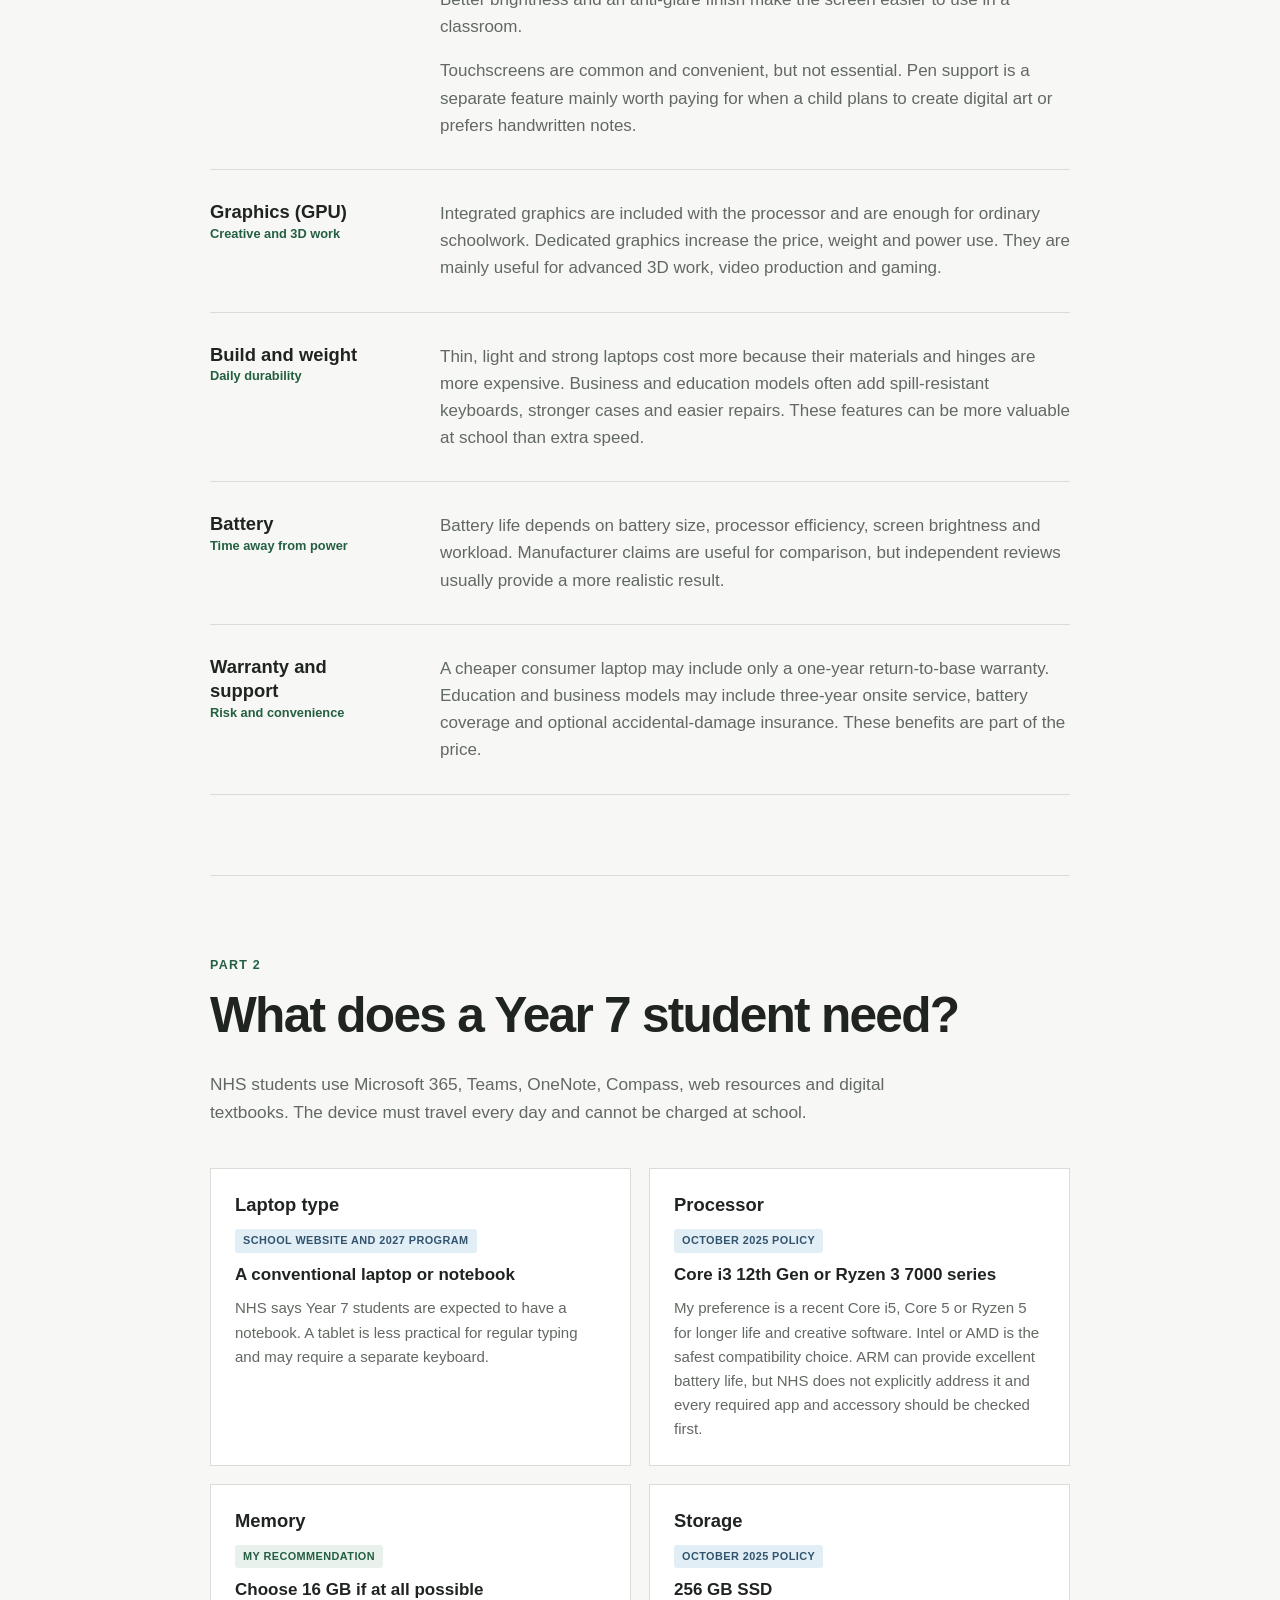
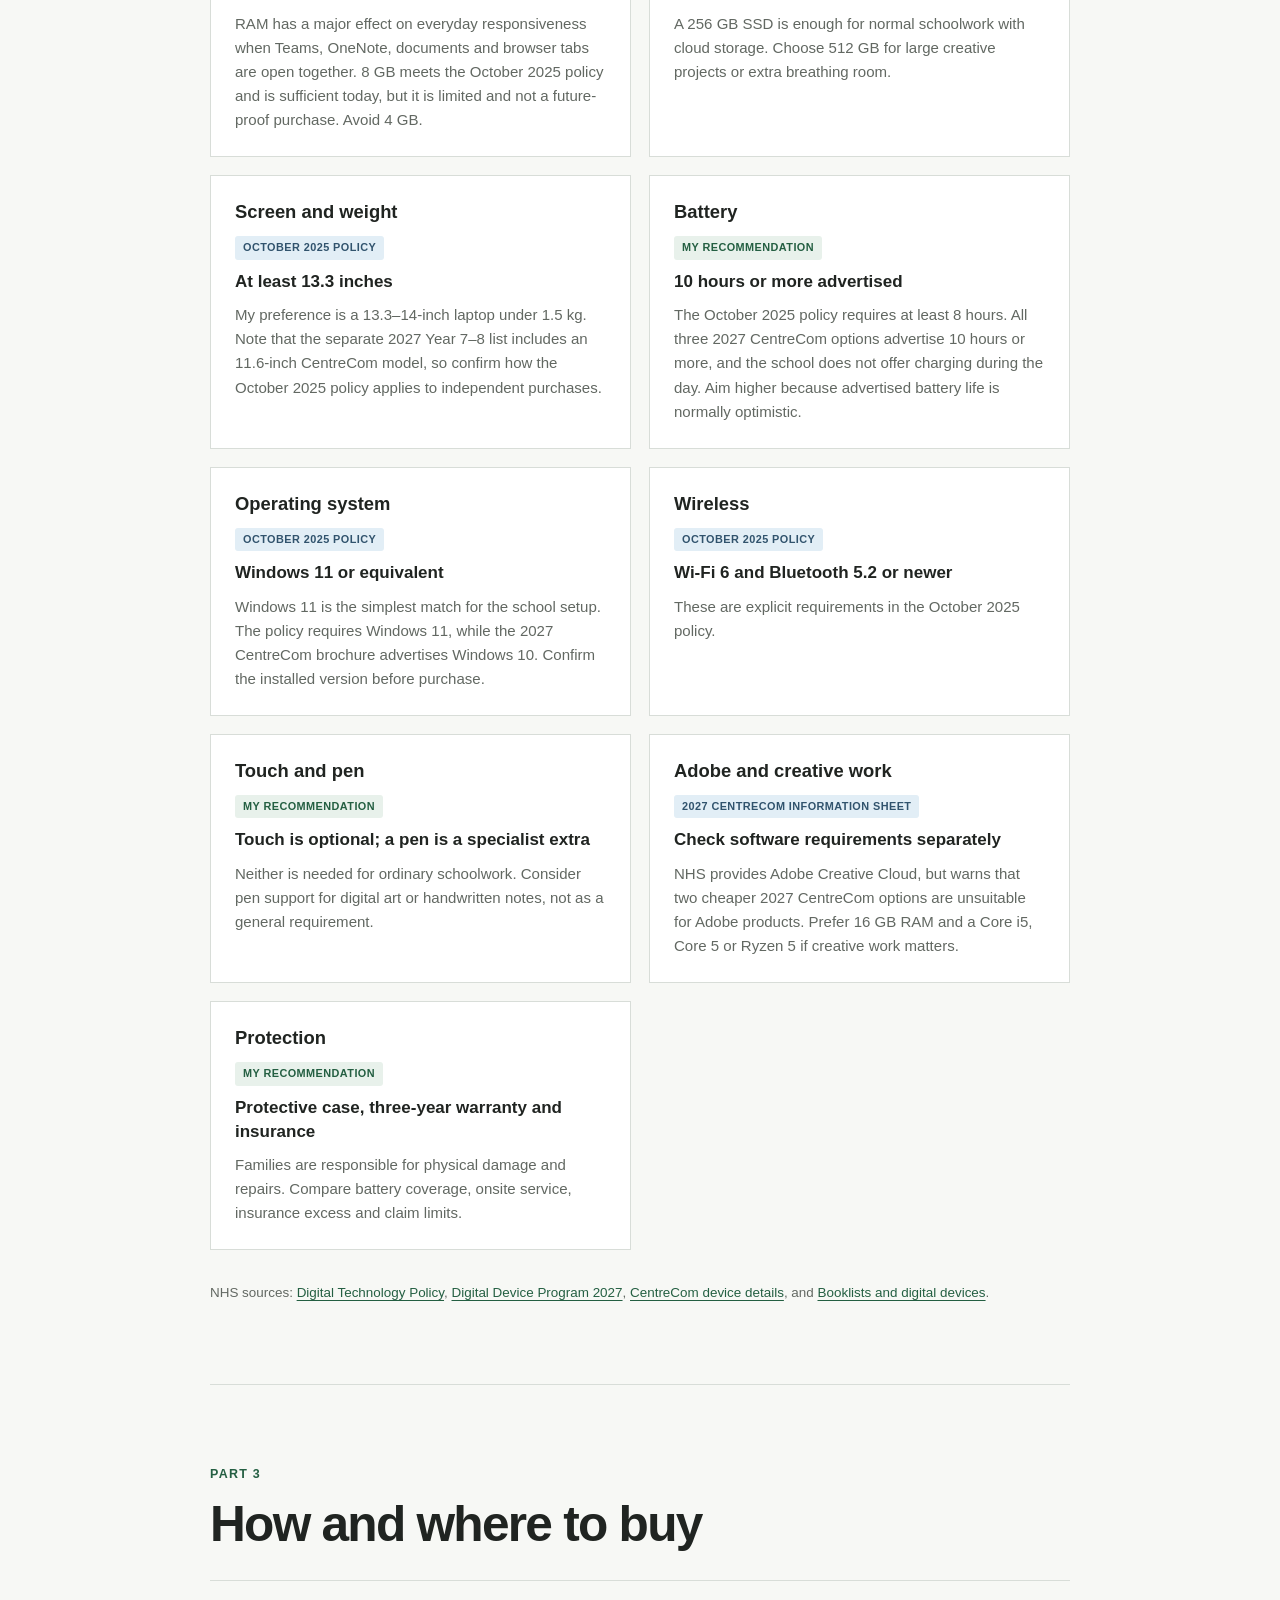
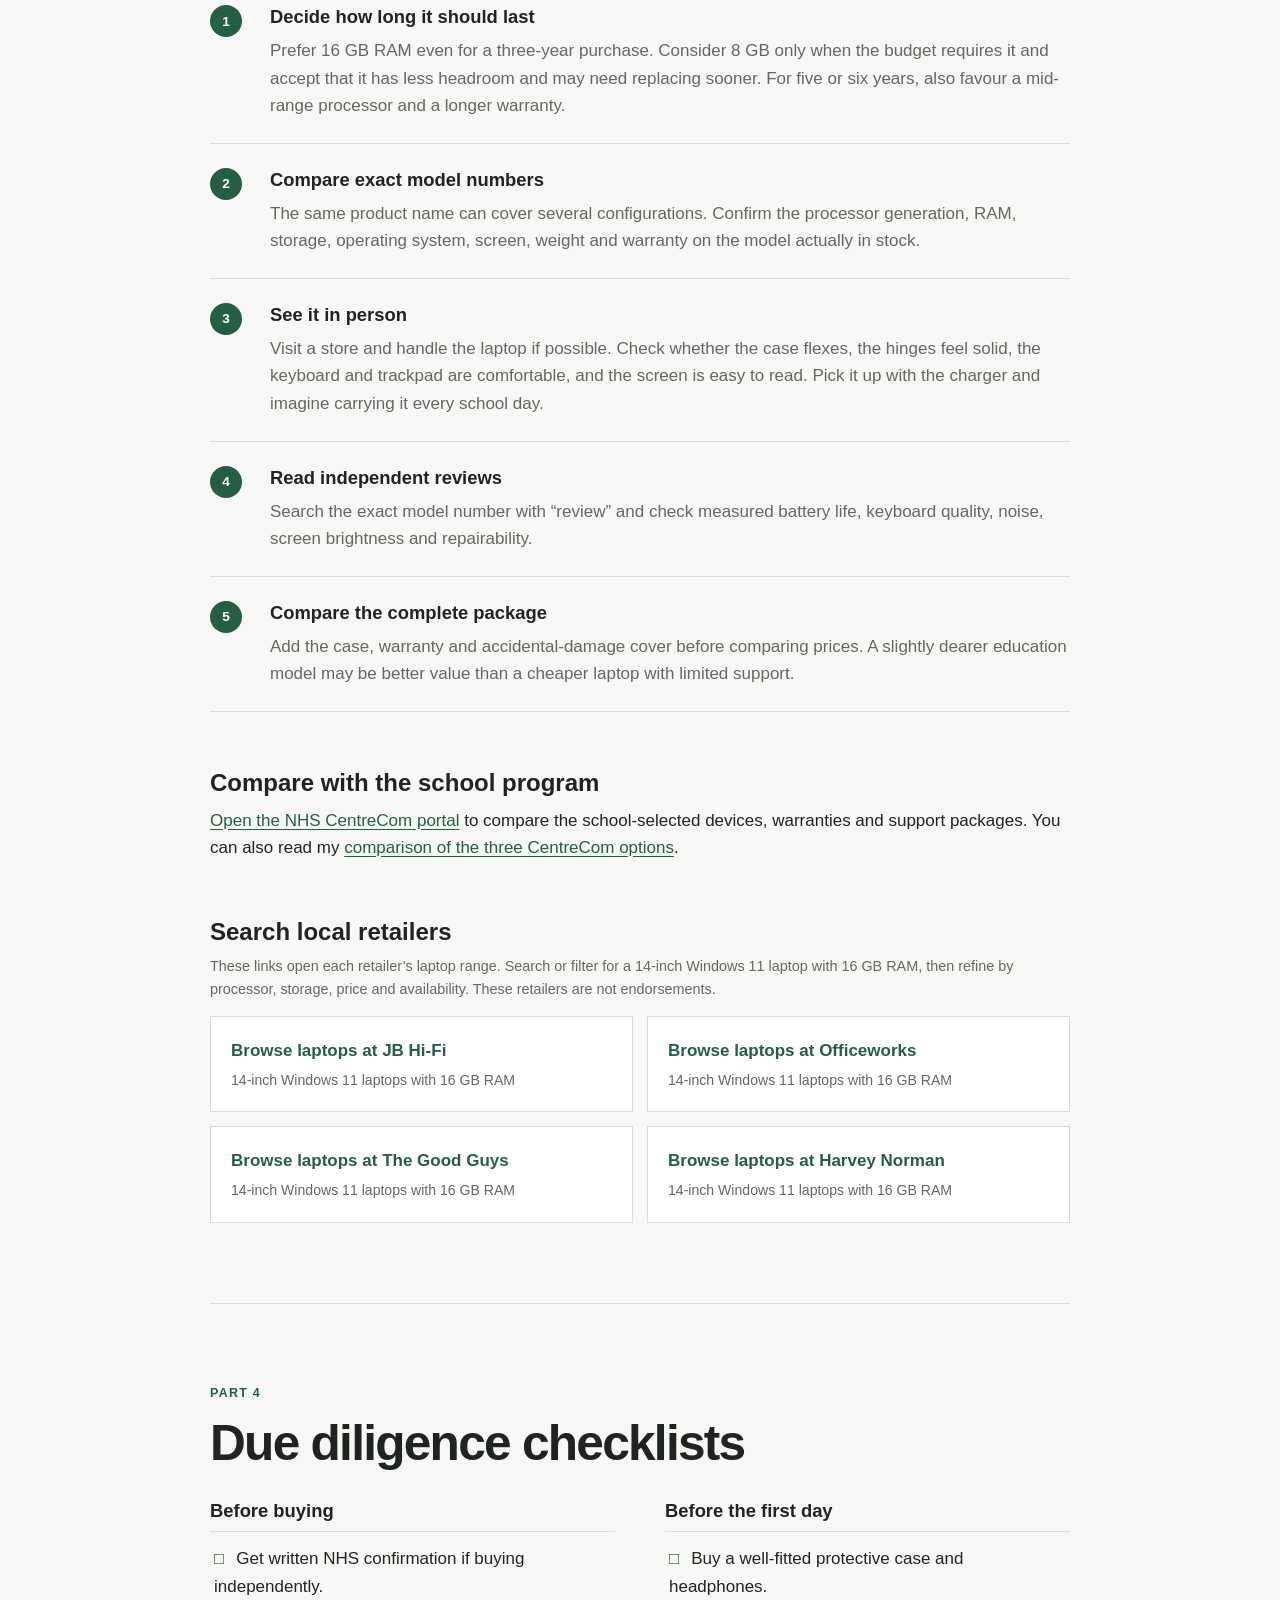
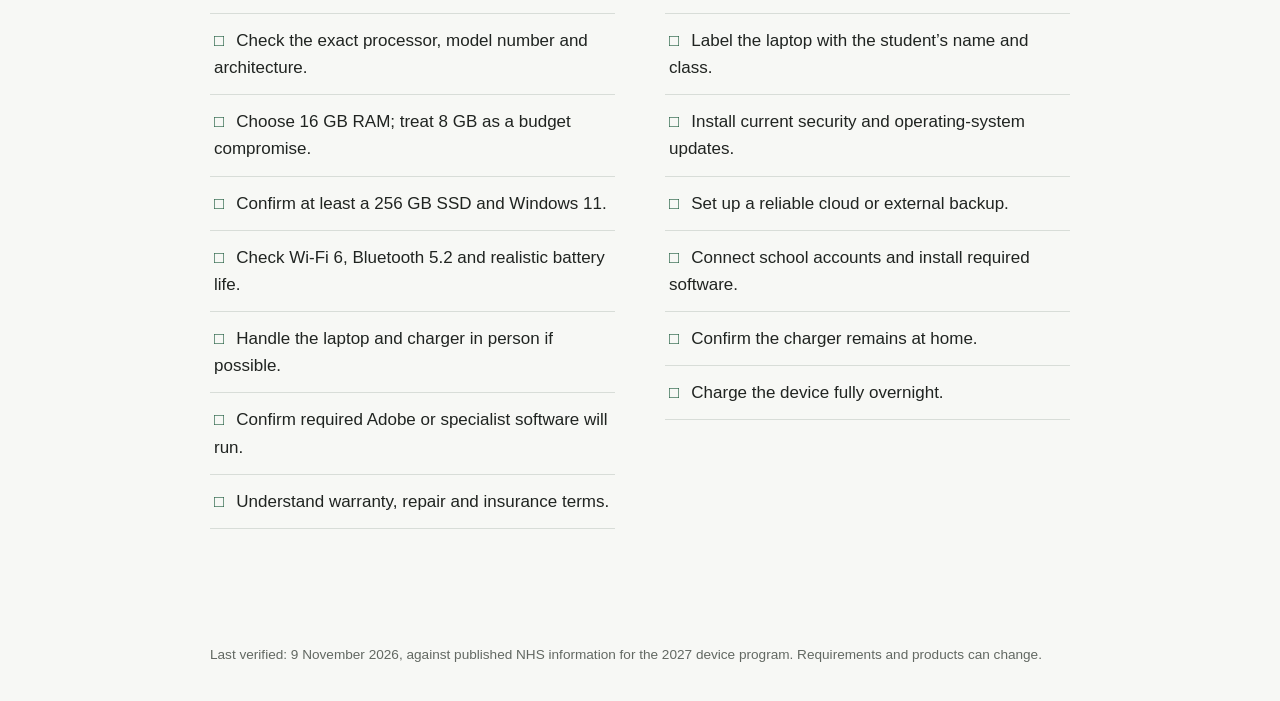
==== commit ca99b6af: "Fix contents section order" ====
--- a/index.html
+++ b/index.html
@@ -28,13 +28,16 @@
         <ol>
           <li><a href="#quick-title">Quick recommendation</a></li>
           <li><a href="#independent-title">Buying outside CentreCom</a></li>
-          <li><a href="centrecom-options.html">CentreCom option comparison</a></li>
+          <li><a href="#disclaimer-title">Disclaimer</a></li>
           <li><a href="#price-title">Understanding specifications</a></li>
           <li><a href="#needs-title">Detailed recommendations</a></li>
           <li><a href="#buy-title">How and where to buy</a></li>
           <li><a href="#checklist-title">Due diligence checklists</a></li>
-          <li><a href="#disclaimer-title">Disclaimer</a></li>
         </ol>
+        <p class="related-page">
+          Related page:
+          <a href="centrecom-options.html">CentreCom option comparison</a>
+        </p>
       </nav>
 
       <section class="quick-recommendation" aria-labelledby="quick-title">
--- a/styles.css
+++ b/styles.css
@@ -112,6 +112,14 @@
 
 .contents a {
   font-weight: 600;
+}
+
+.related-page {
+  margin: 24px 0 0;
+  padding-top: 18px;
+  color: var(--muted);
+  border-top: 1px solid var(--line);
+  font-size: 0.9rem;
 }
 
 .quick-recommendation {
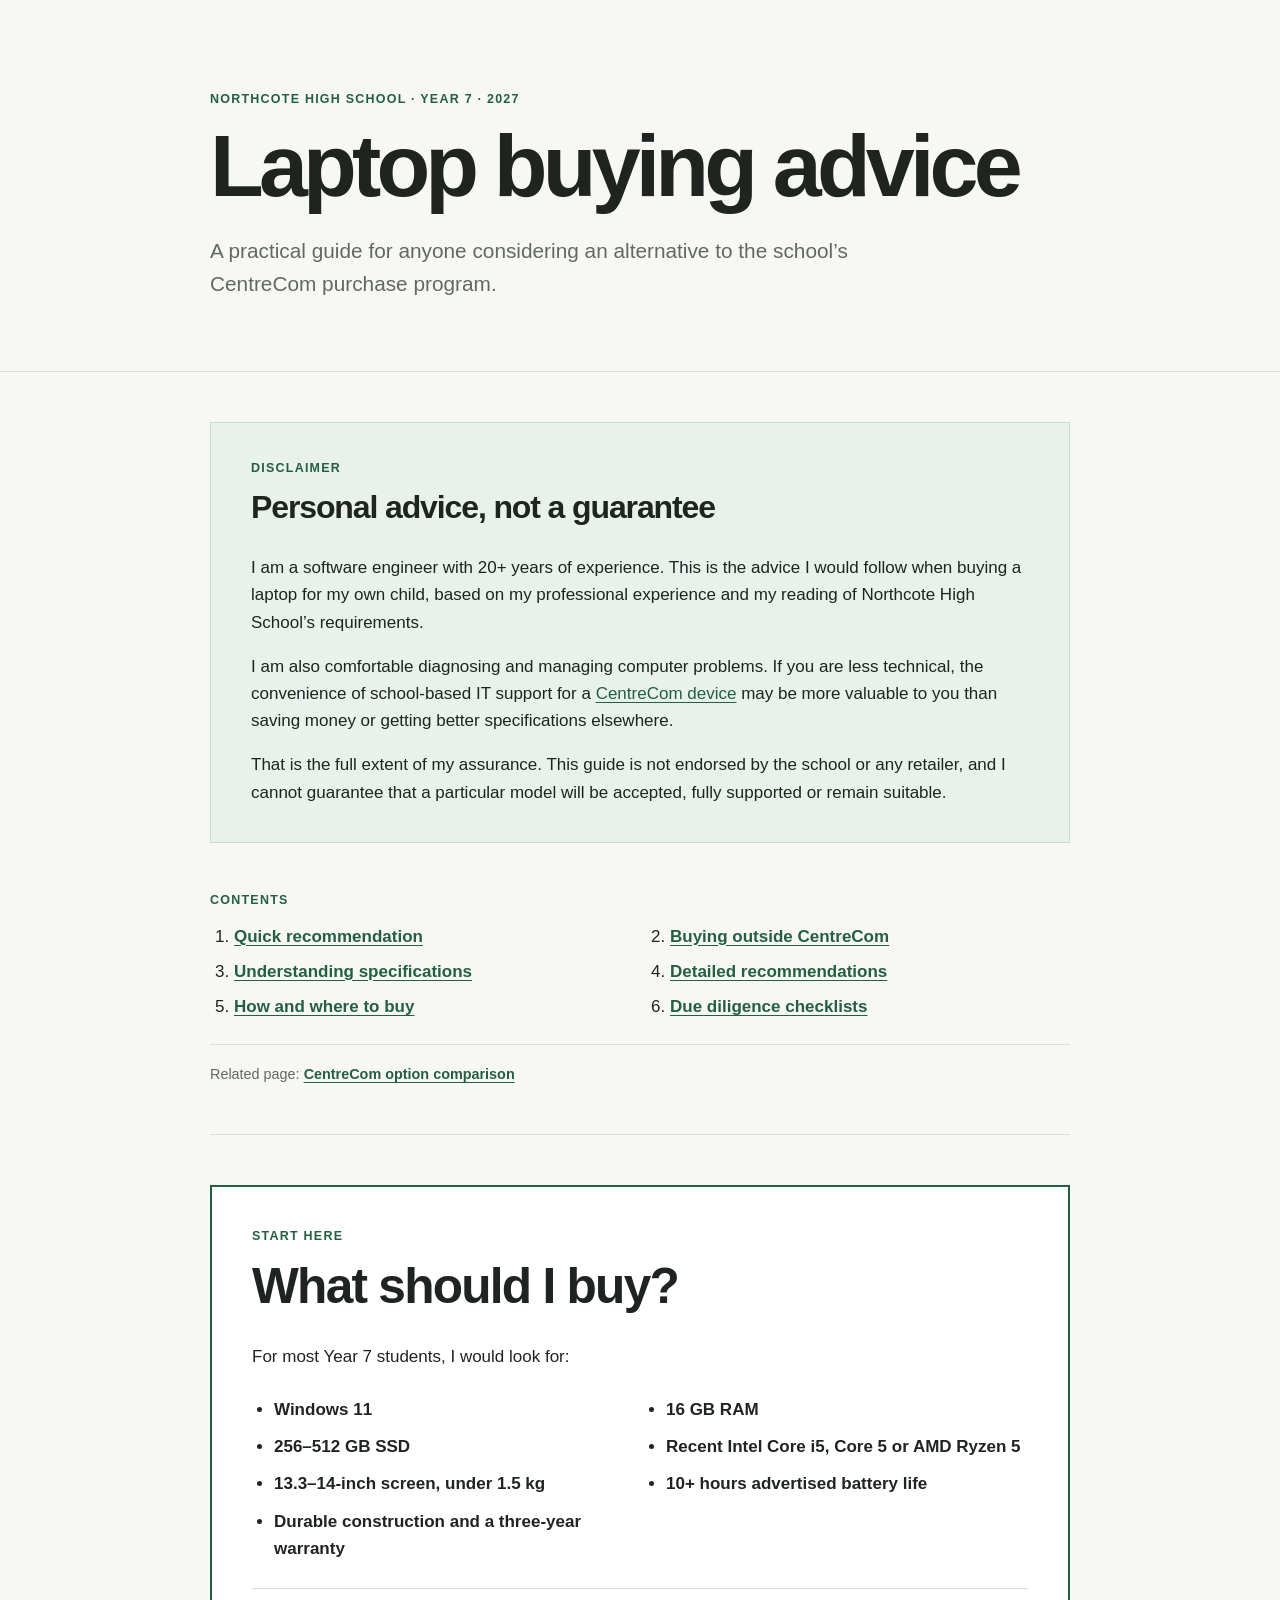
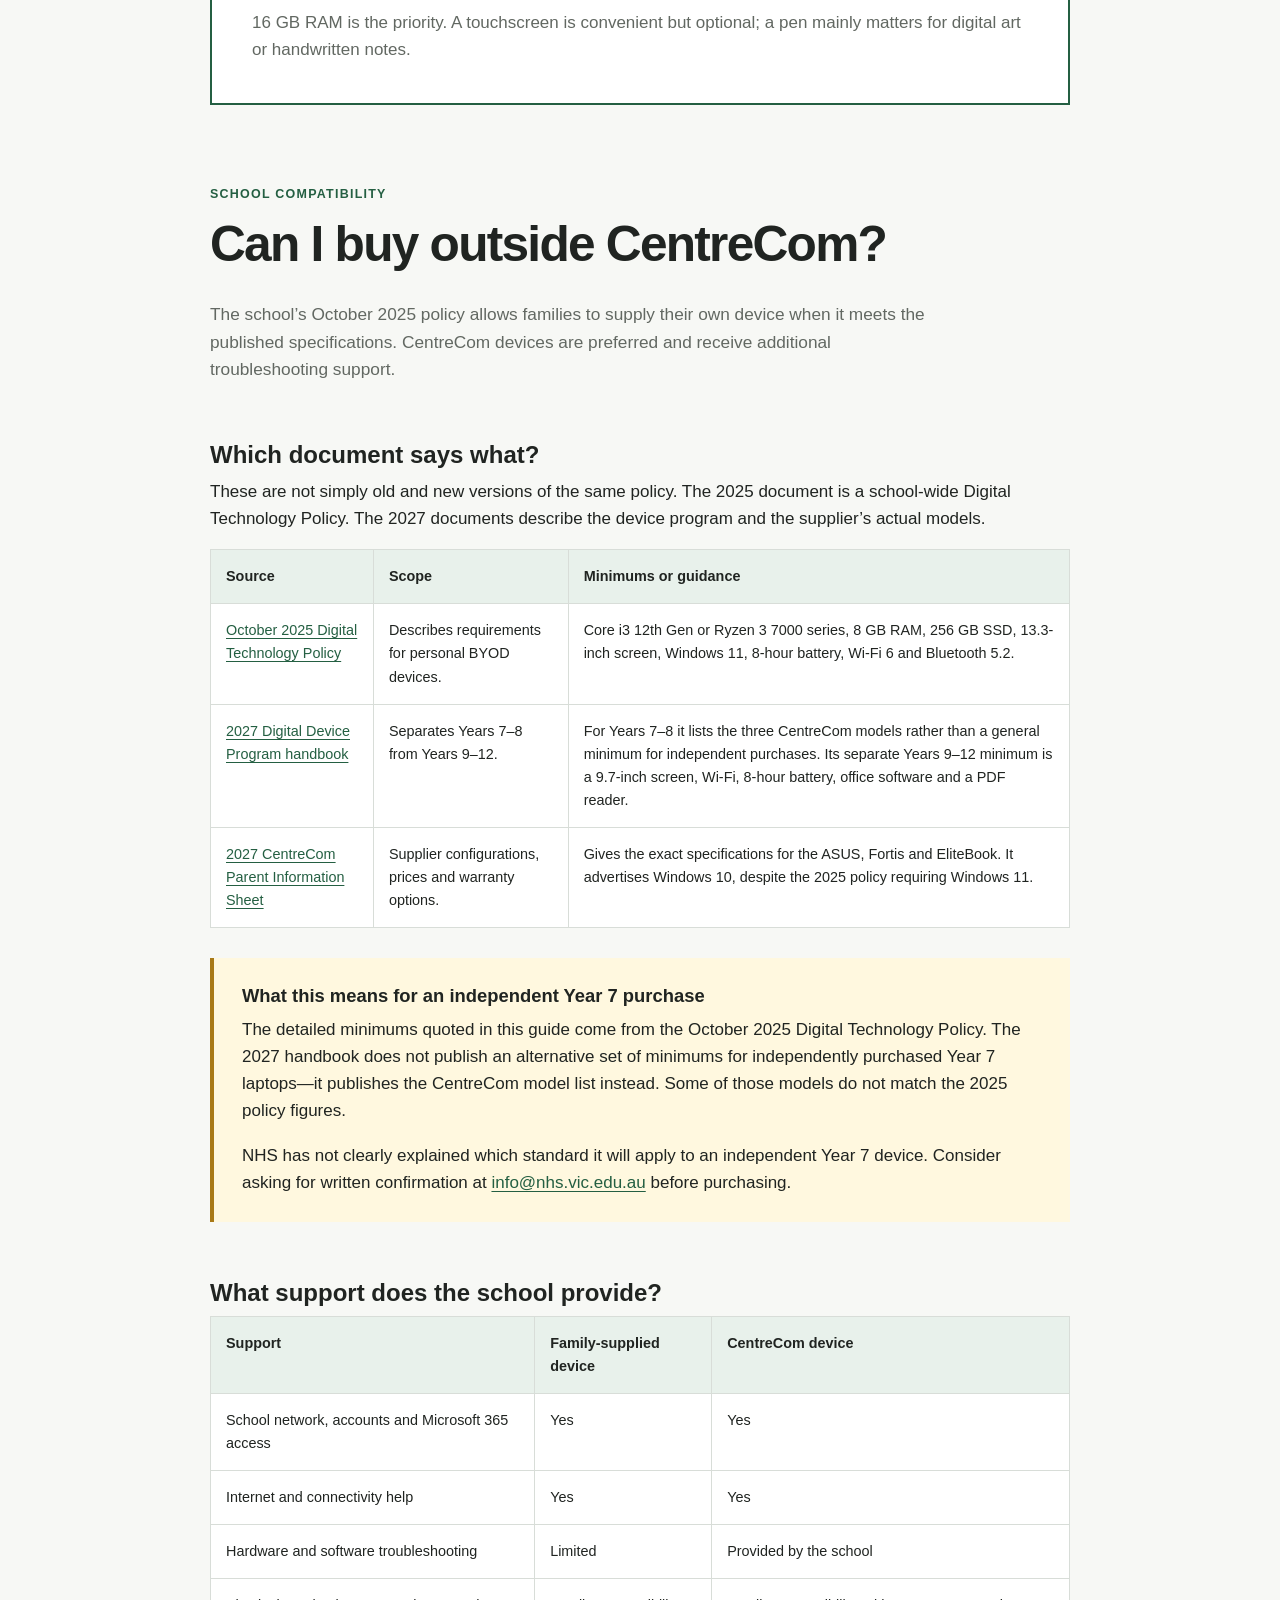
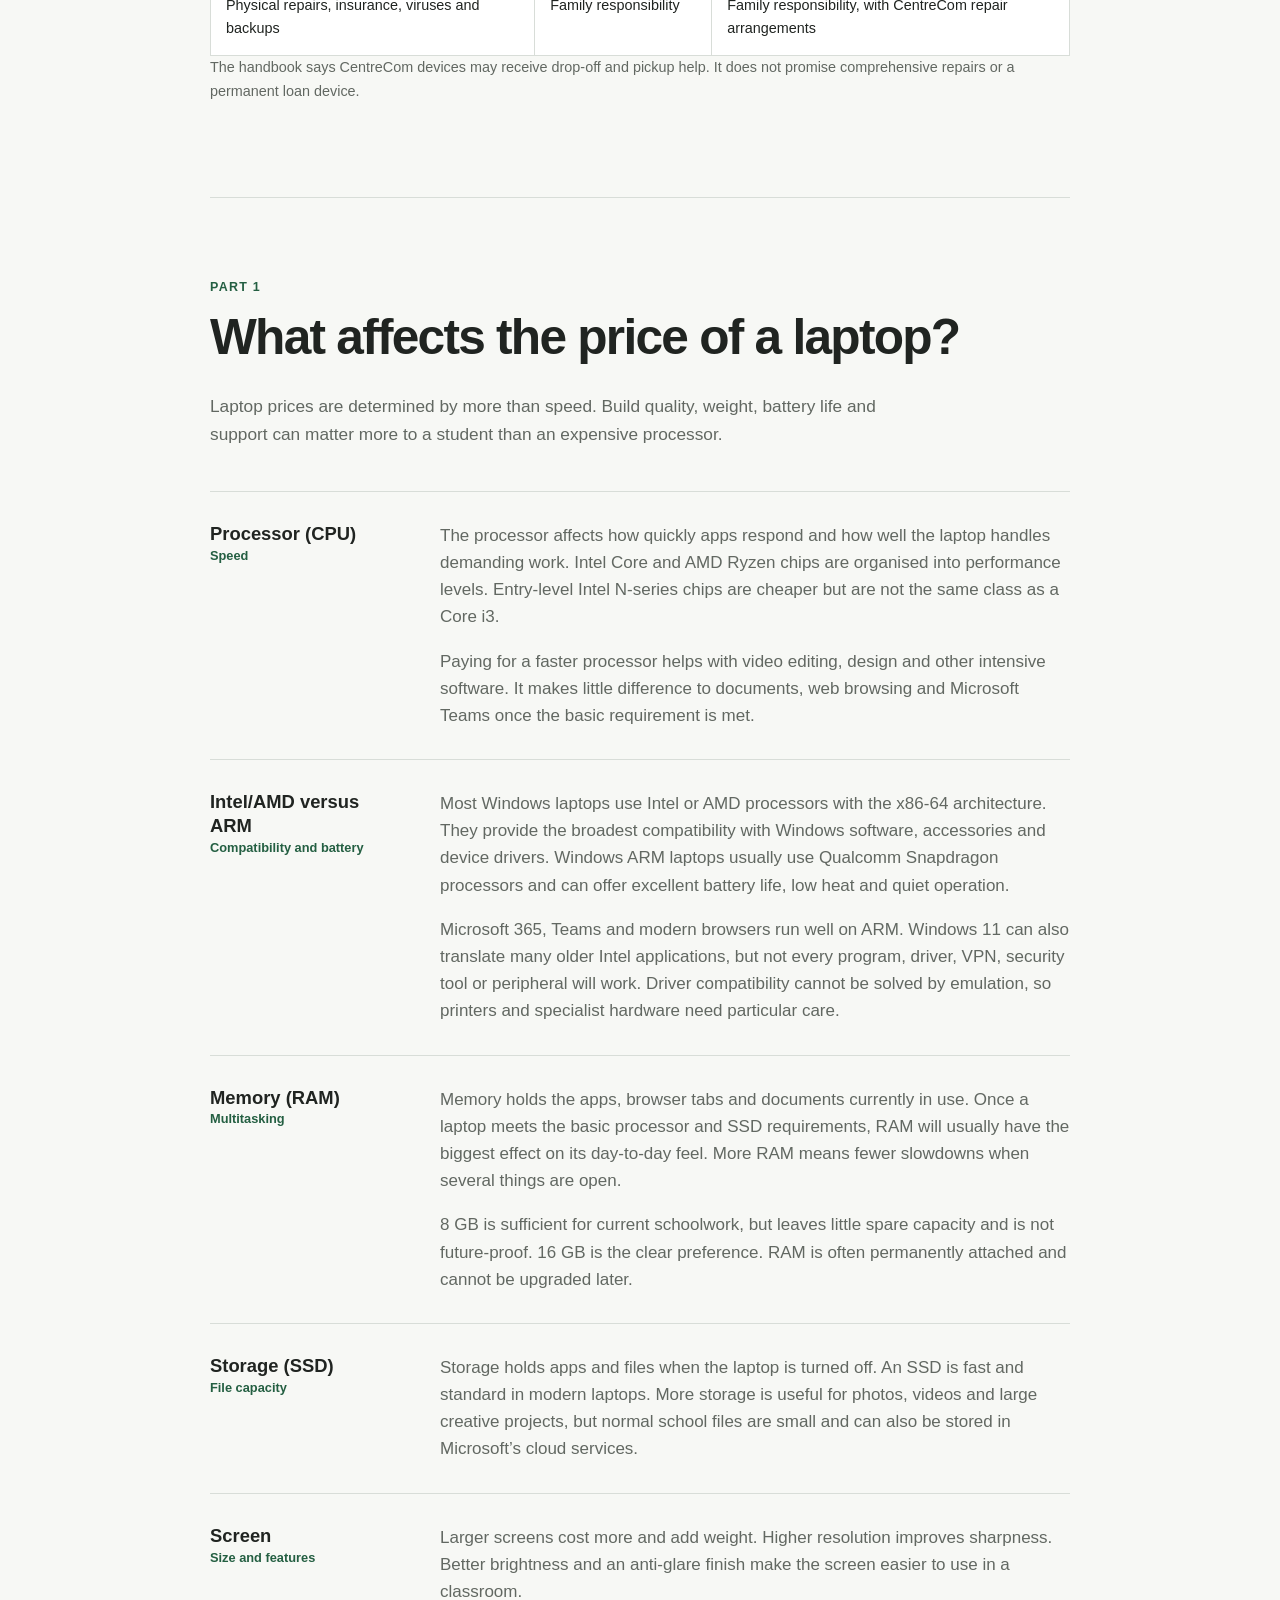
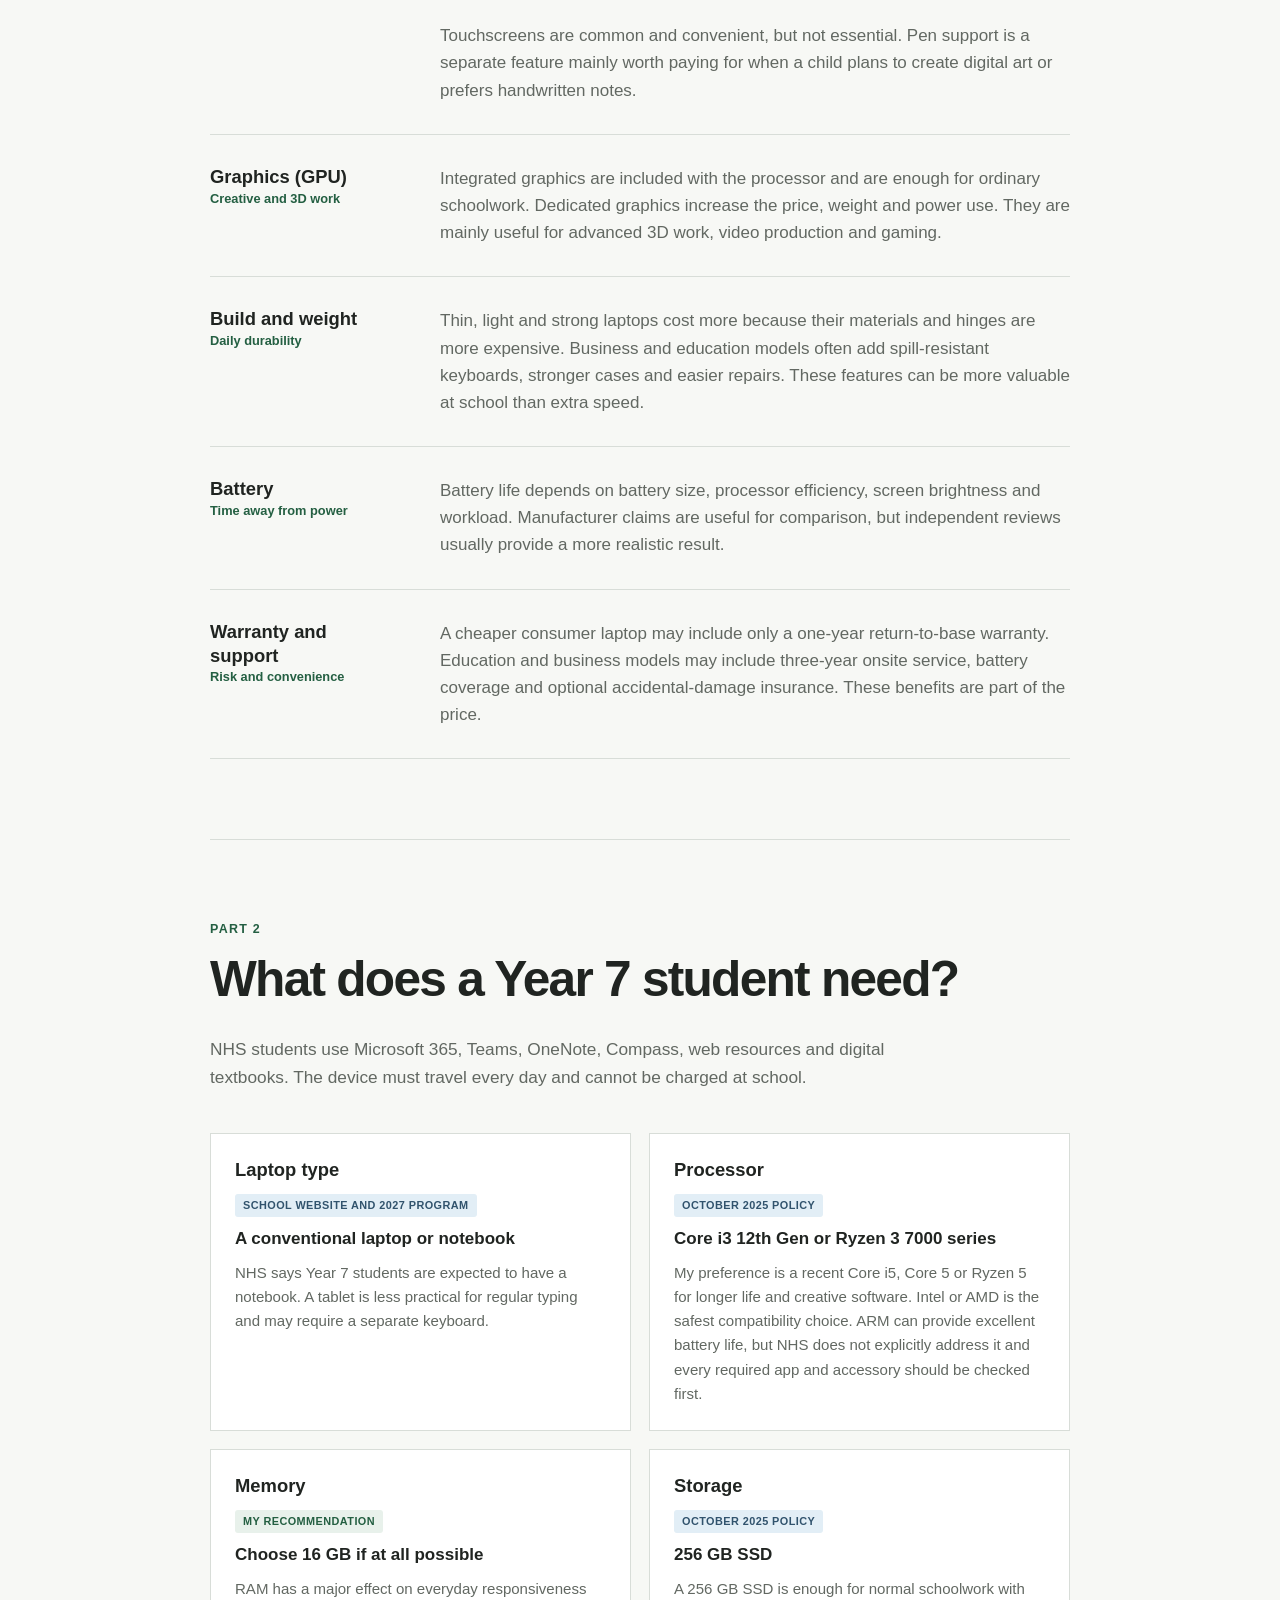
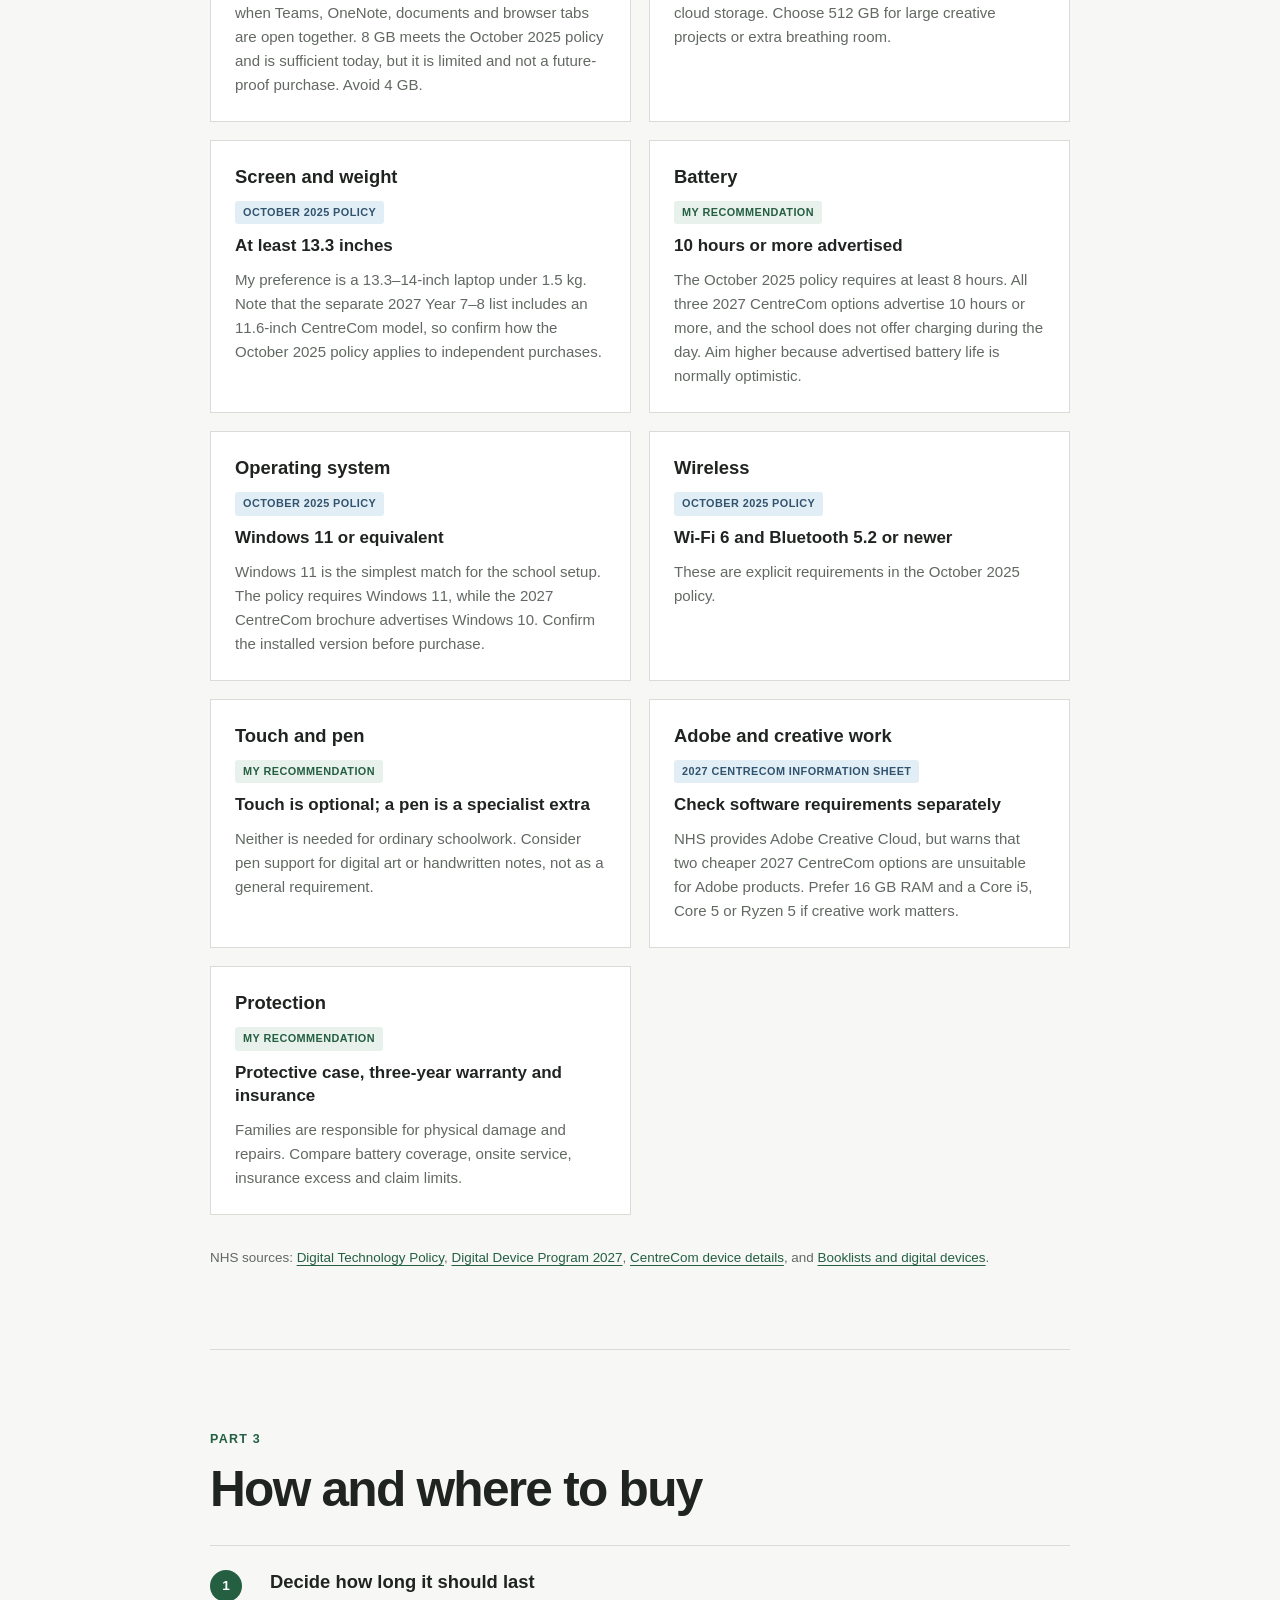
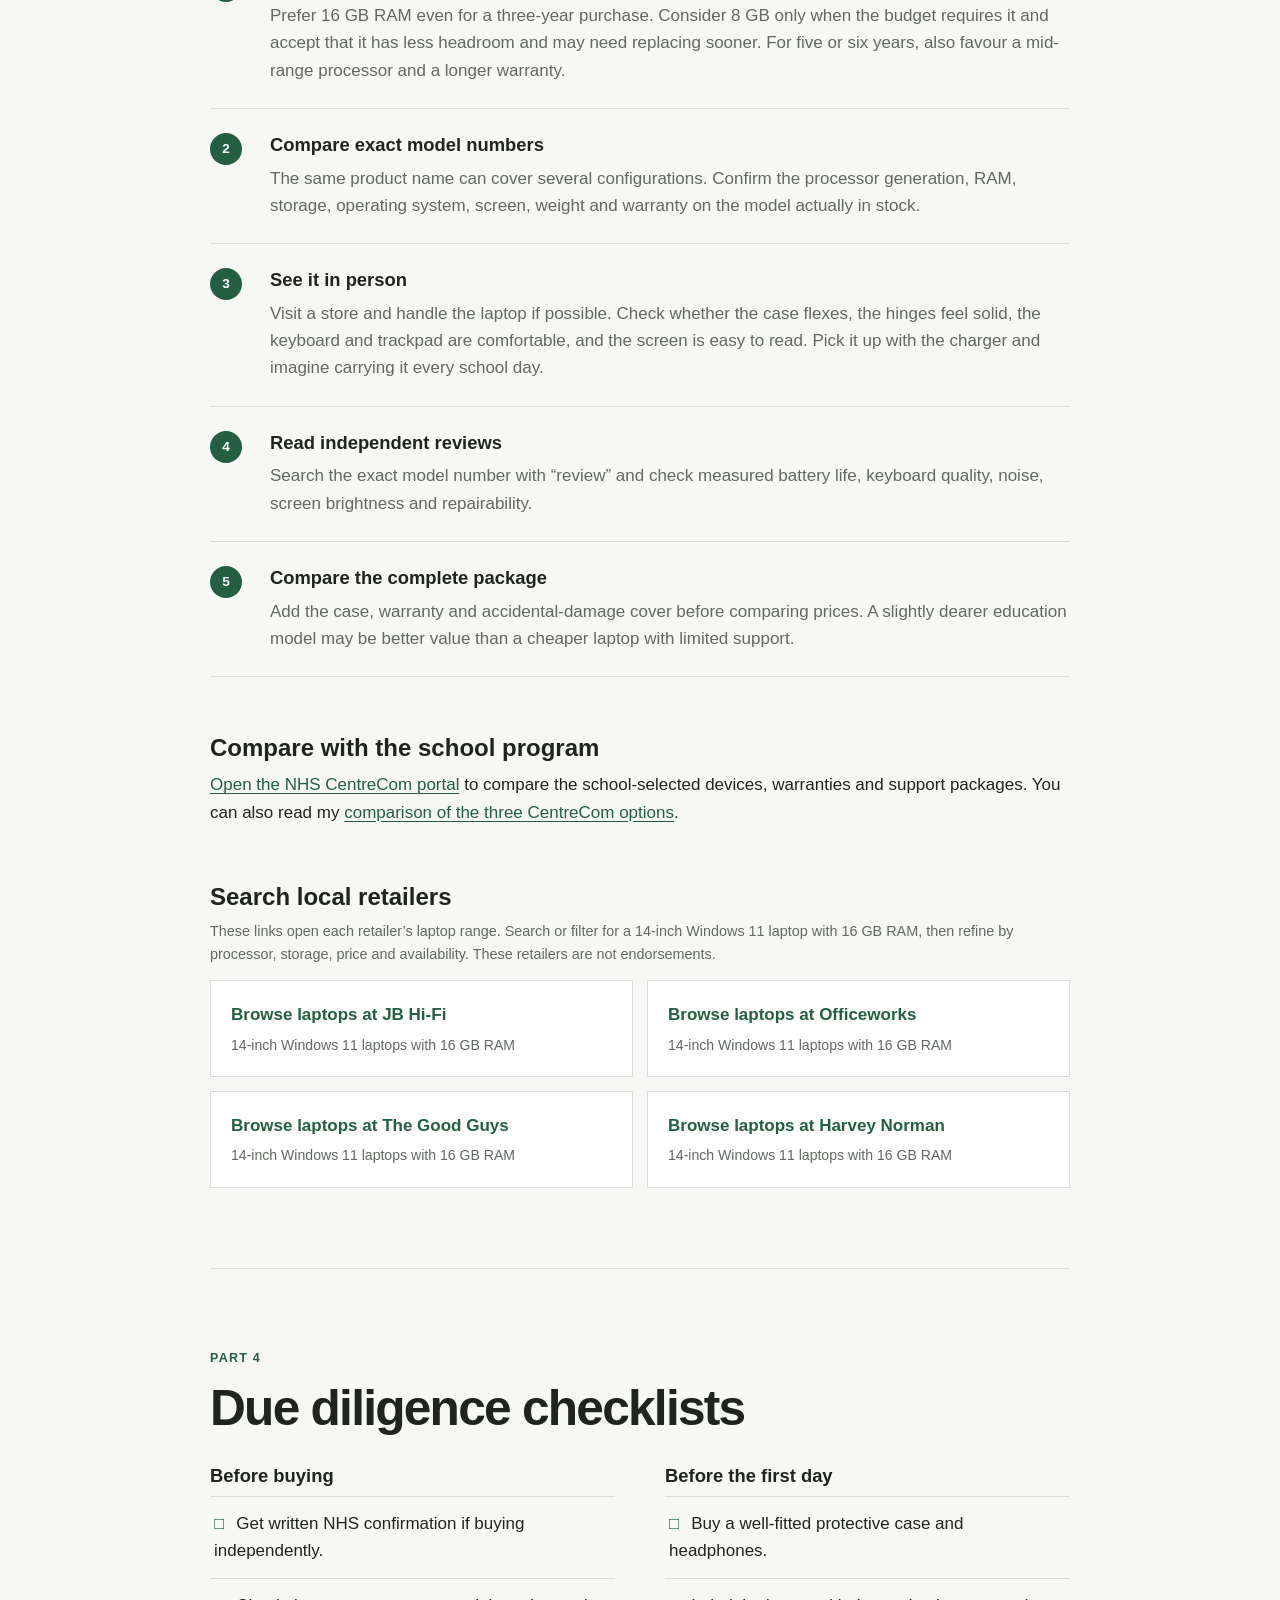
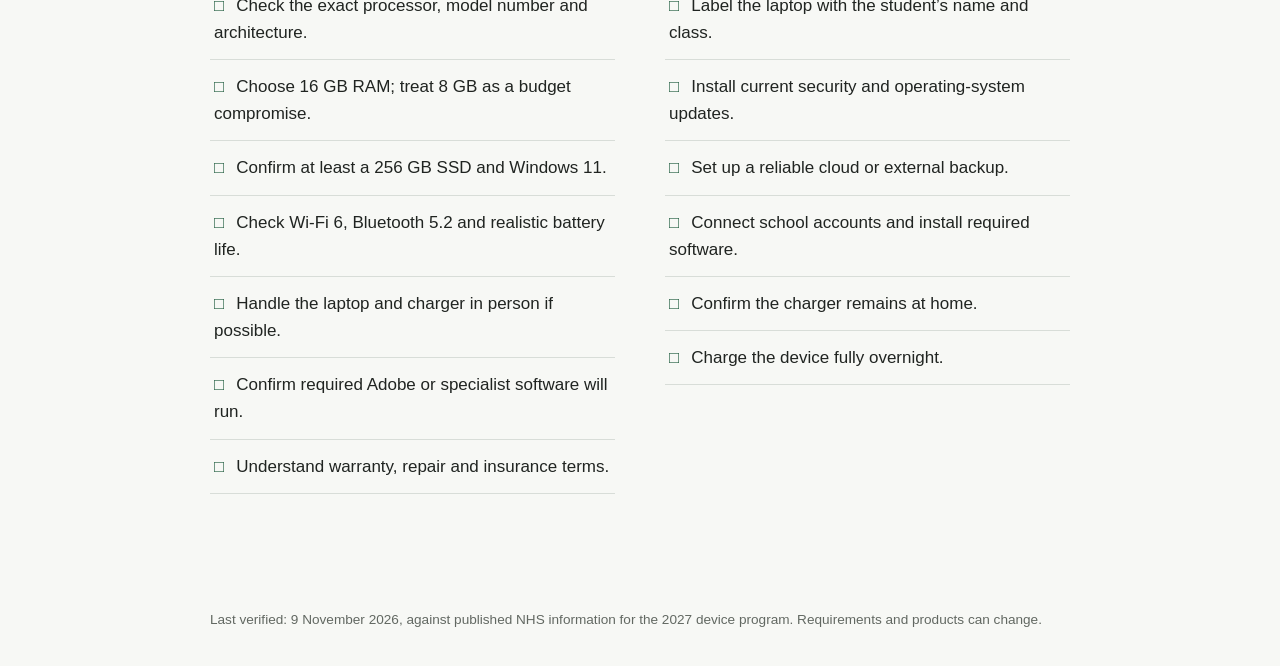
==== commit 078b8d79: "Move disclaimer before page contents" ====
--- a/index.html
+++ b/index.html
@@ -22,13 +22,34 @@
       </div>
     </header>
 
+    <aside class="disclaimer wrap" aria-labelledby="disclaimer-title">
+      <p class="label">Disclaimer</p>
+      <h2 id="disclaimer-title">Personal advice, not a guarantee</h2>
+      <p>
+        I am a software engineer with 20+ years of experience. This is the advice
+        I would follow when buying a laptop for my own child, based on my
+        professional experience and my reading of Northcote High School’s
+        requirements.
+      </p>
+      <p>
+        I am also comfortable diagnosing and managing computer problems. If you
+        are less technical, the convenience of school-based IT support for a
+        <a href="centrecom-options.html">CentreCom device</a> may be more valuable
+        to you than saving money or getting better specifications elsewhere.
+      </p>
+      <p>
+        That is the full extent of my assurance. This guide is not endorsed by the
+        school or any retailer, and I cannot guarantee that a particular model
+        will be accepted, fully supported or remain suitable.
+      </p>
+    </aside>
+
     <main class="wrap">
       <nav class="contents" aria-labelledby="contents-title">
         <p class="label" id="contents-title">Contents</p>
         <ol>
           <li><a href="#quick-title">Quick recommendation</a></li>
           <li><a href="#independent-title">Buying outside CentreCom</a></li>
-          <li><a href="#disclaimer-title">Disclaimer</a></li>
           <li><a href="#price-title">Understanding specifications</a></li>
           <li><a href="#needs-title">Detailed recommendations</a></li>
           <li><a href="#buy-title">How and where to buy</a></li>
@@ -191,29 +212,6 @@
         <p class="small-note">
           The handbook says CentreCom devices may receive drop-off and pickup help.
           It does not promise comprehensive repairs or a permanent loan device.
-        </p>
-      </section>
-
-      <section class="disclaimer" aria-labelledby="disclaimer-title">
-        <p class="label">Disclaimer</p>
-        <h2 id="disclaimer-title">Personal advice, not a guarantee</h2>
-        <p>
-          I am a software engineer with 20+ years of experience. This is the advice
-          I would follow when buying a laptop for my own child, based on my
-          professional experience and my reading of Northcote High School’s
-          requirements.
-        </p>
-        <p>
-          I am also comfortable diagnosing and managing computer problems. If you
-          are less technical, the convenience of school-based IT support for a
-          <a href="centrecom-options.html">CentreCom device</a> may be more
-          valuable to you than saving money or getting better specifications
-          elsewhere.
-        </p>
-        <p>
-          That is the full extent of my assurance. This guide is not endorsed by
-          the school or any retailer, and I cannot guarantee that a particular
-          model will be accepted, fully supported or remain suitable.
         </p>
       </section>
 
--- a/styles.css
+++ b/styles.css
@@ -192,10 +192,6 @@
   padding: 36px 40px;
   background: var(--accent-light);
   border: 1px solid #cadccf;
-}
-
-main > .disclaimer {
-  border-bottom: 1px solid #cadccf;
 }
 
 .disclaimer h2 {
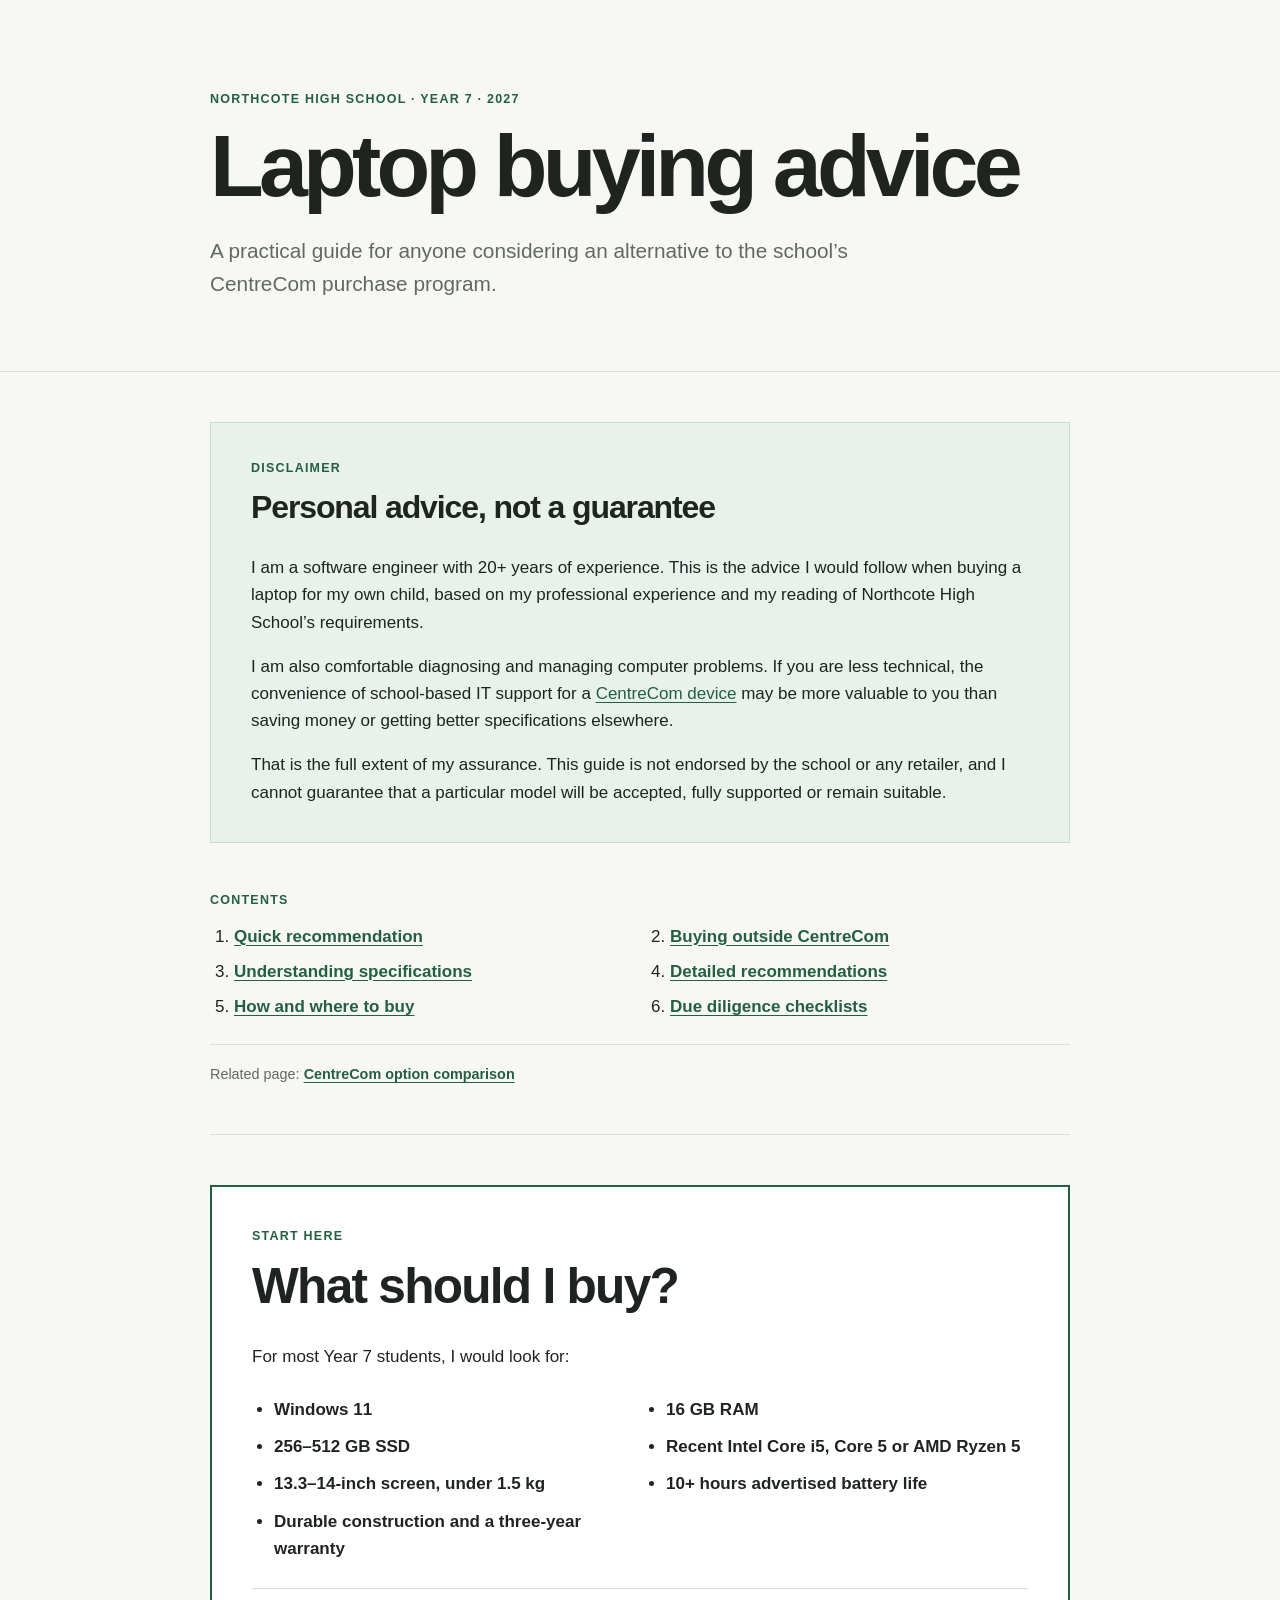
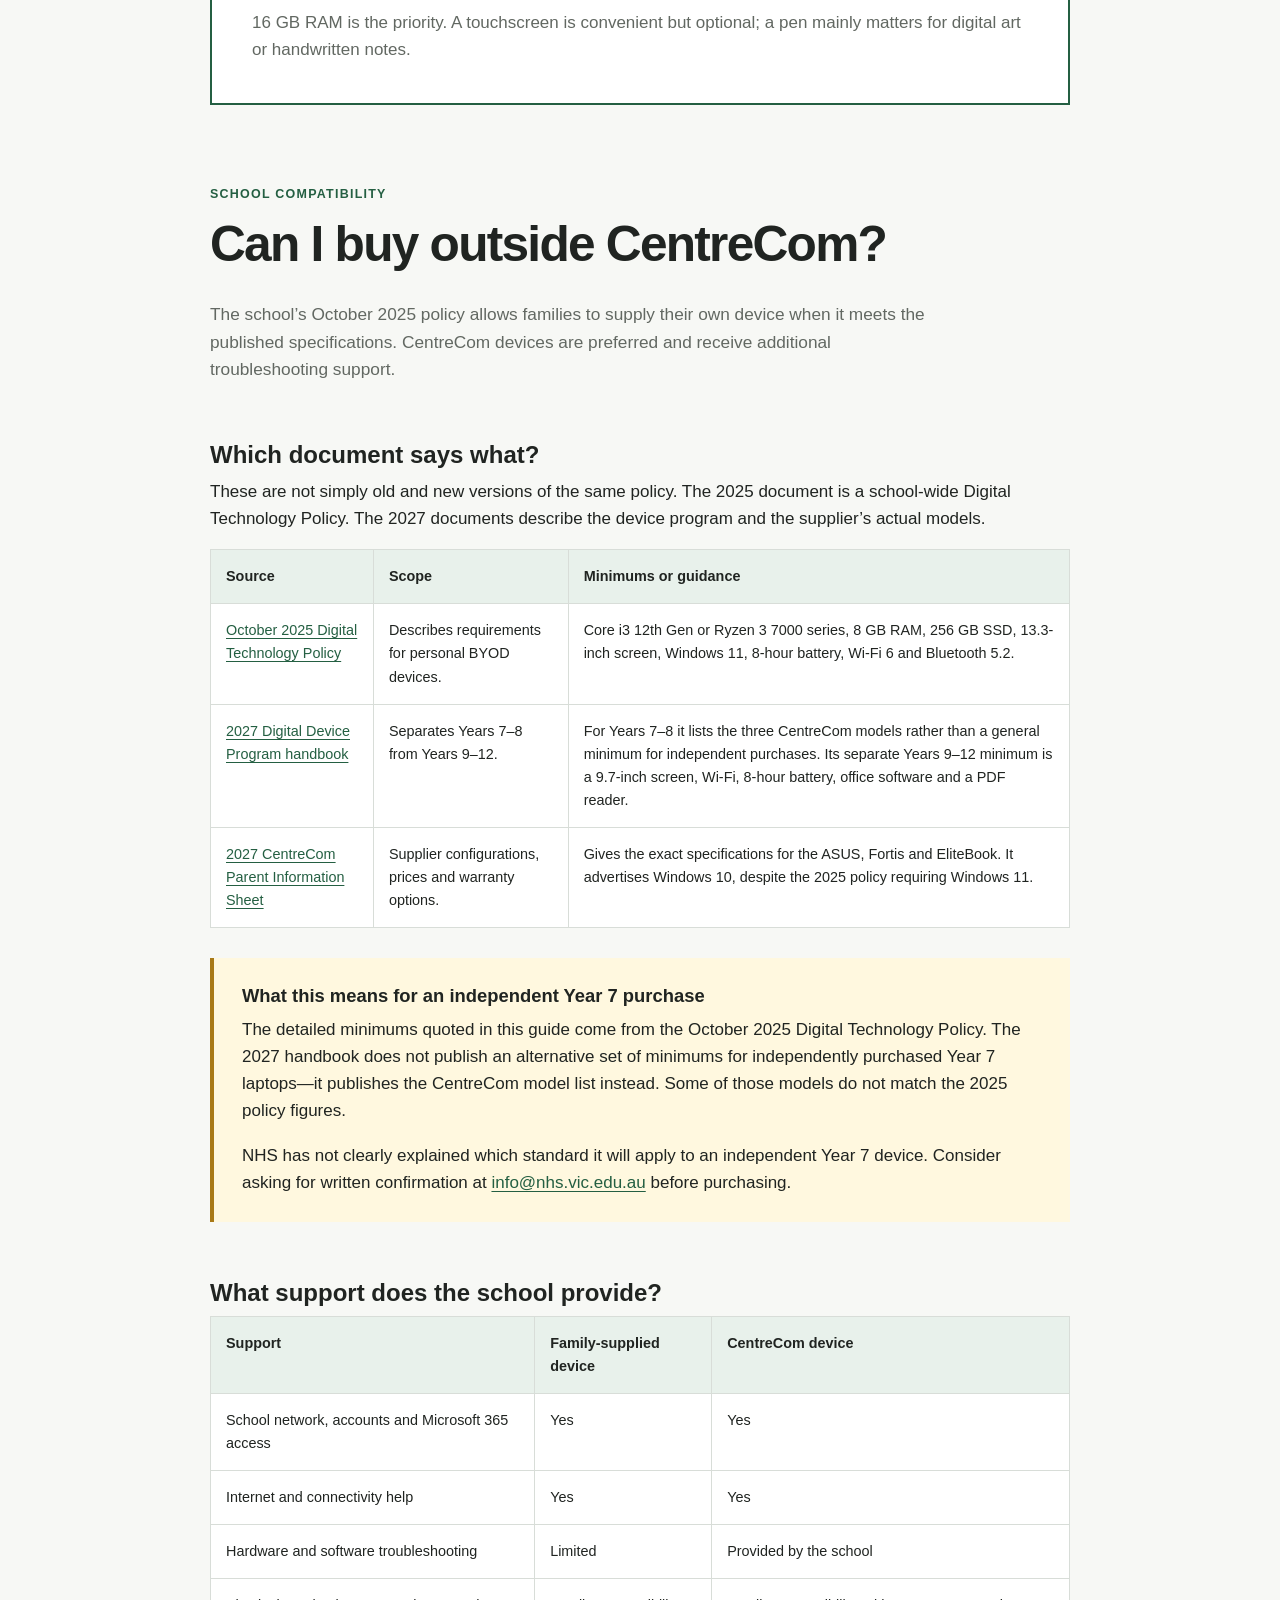
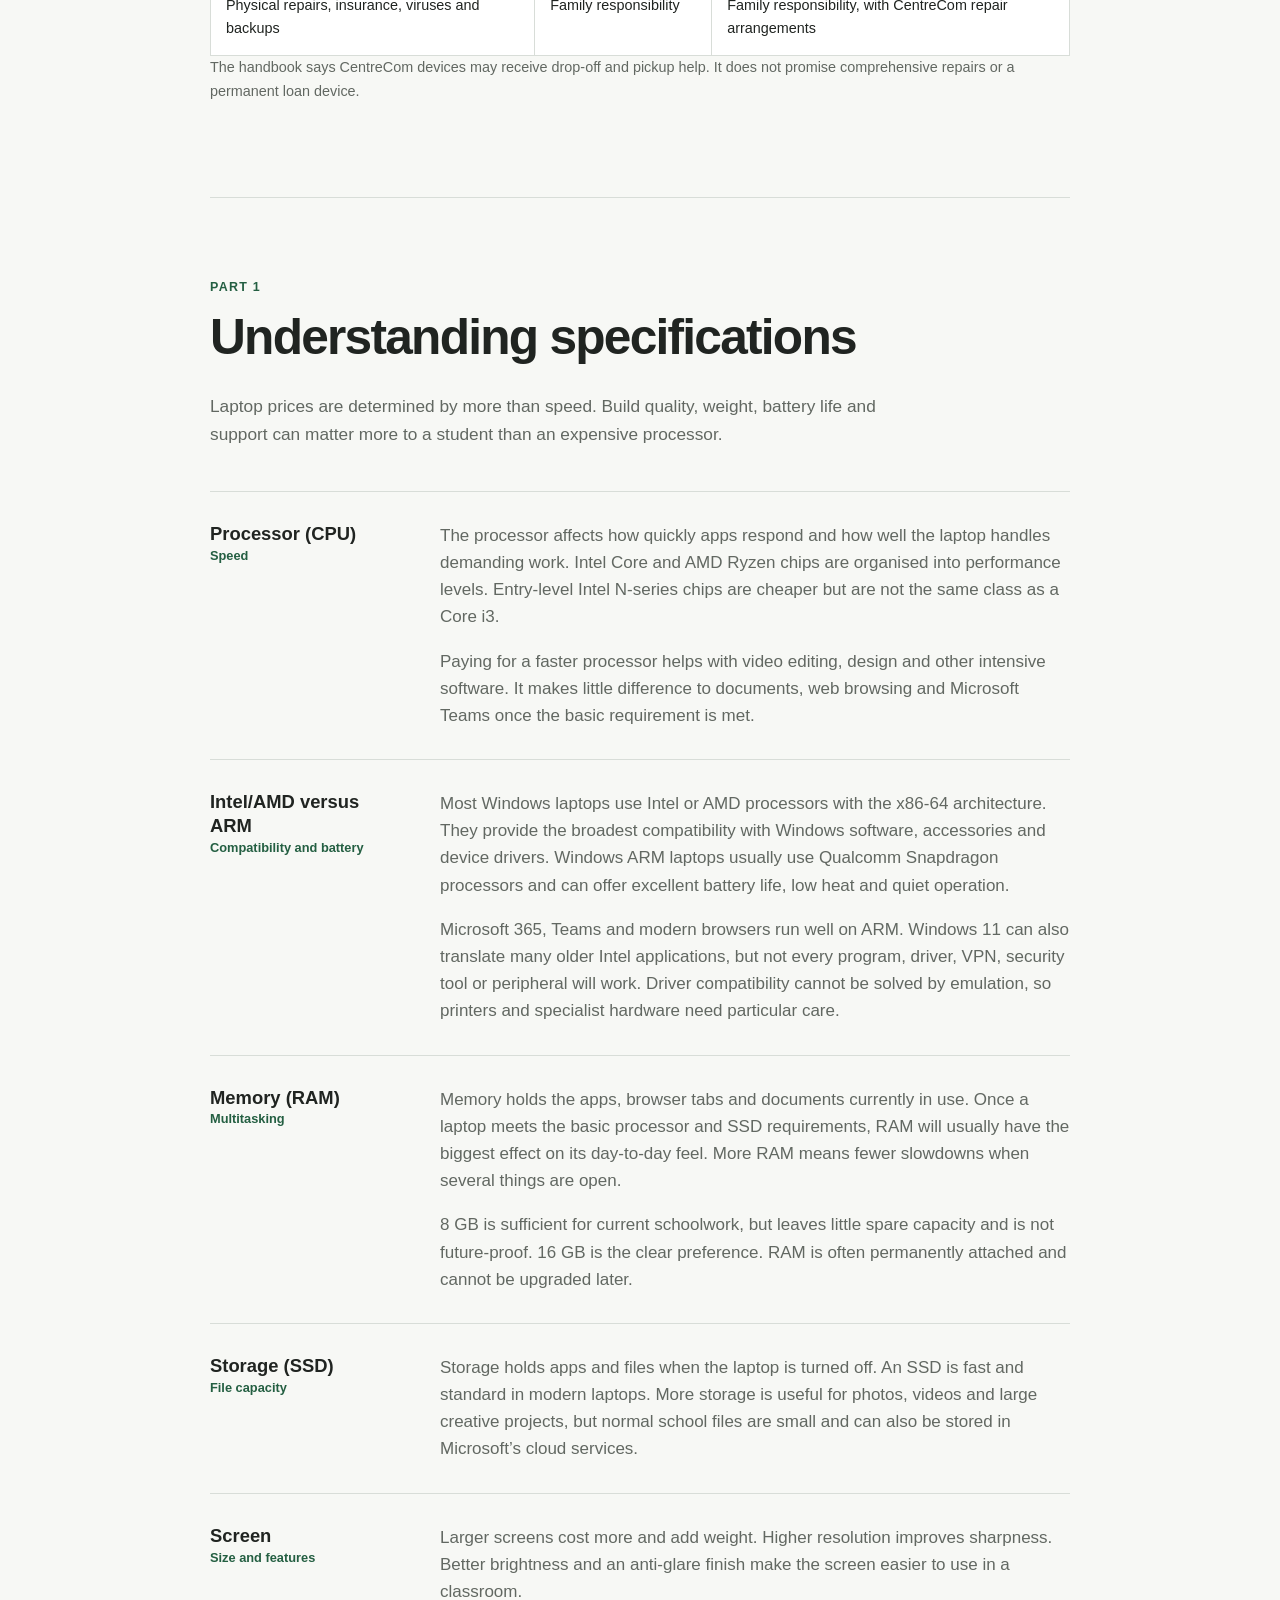
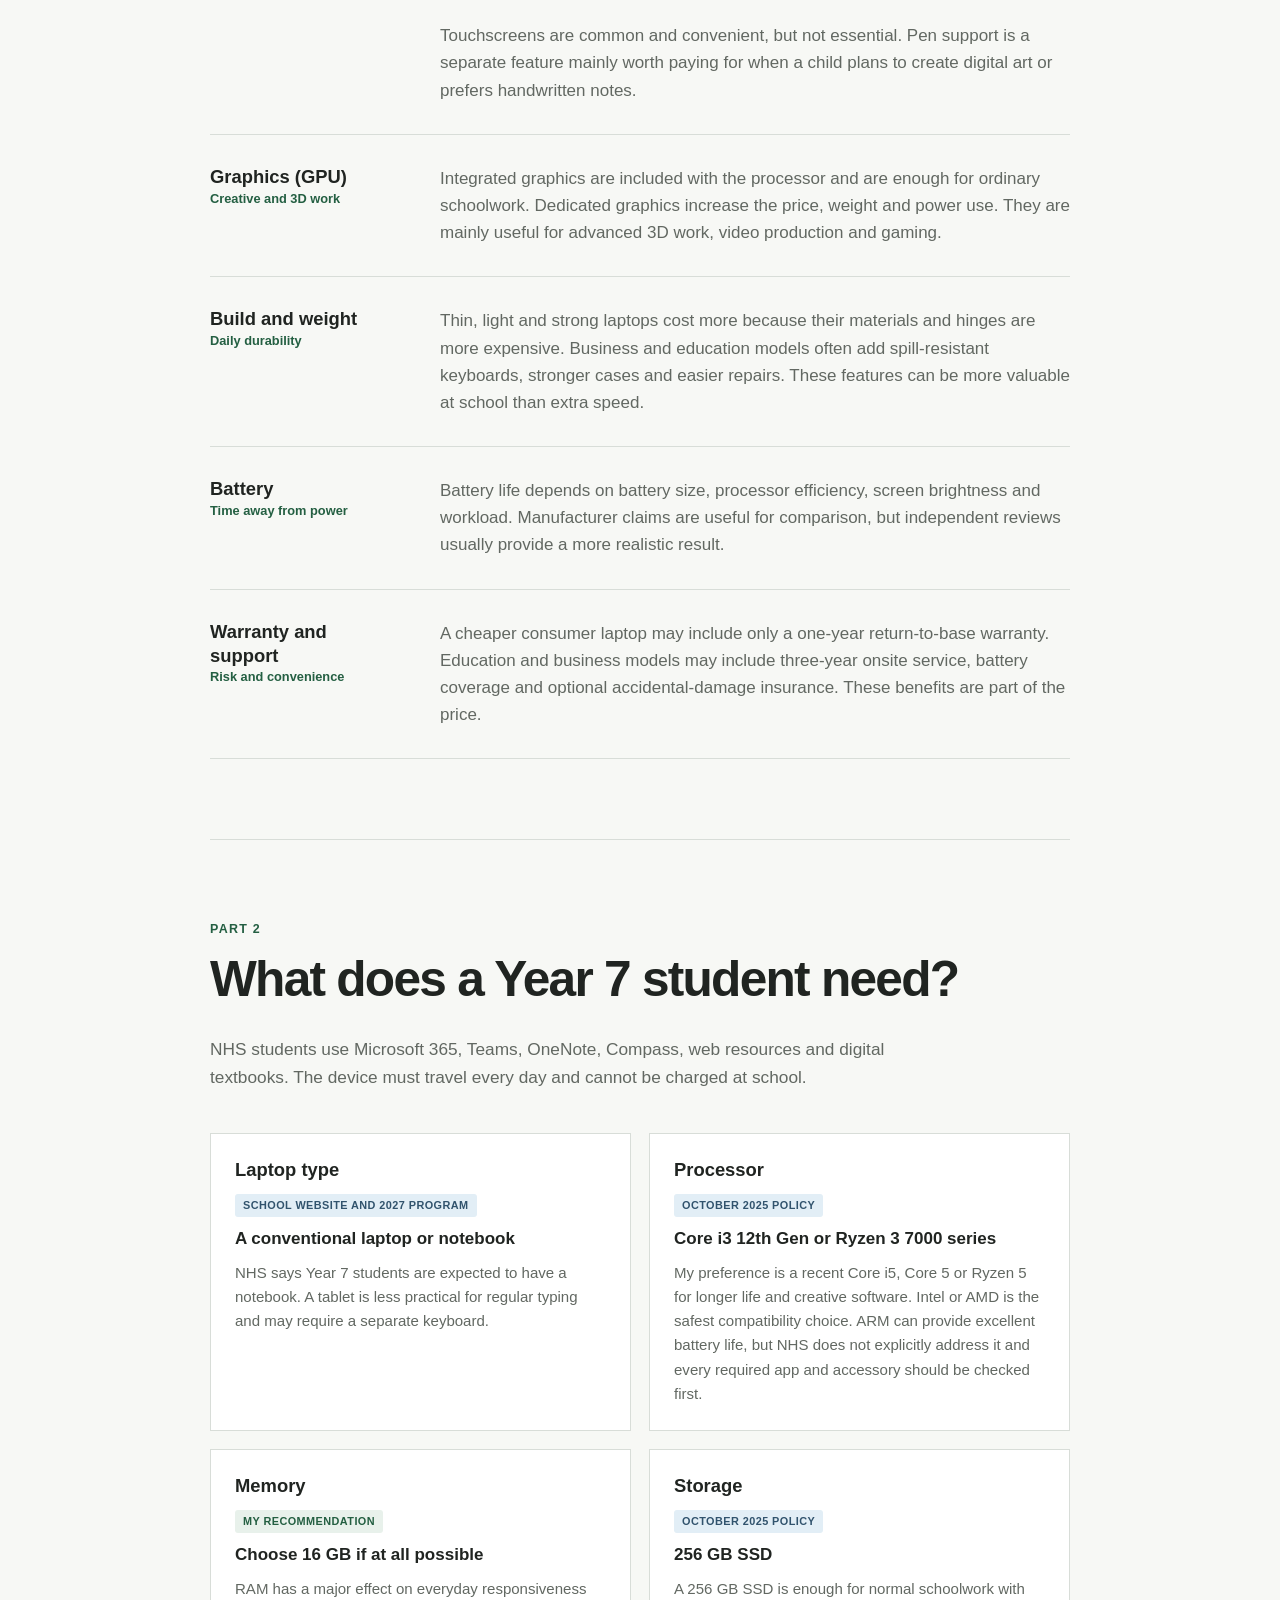
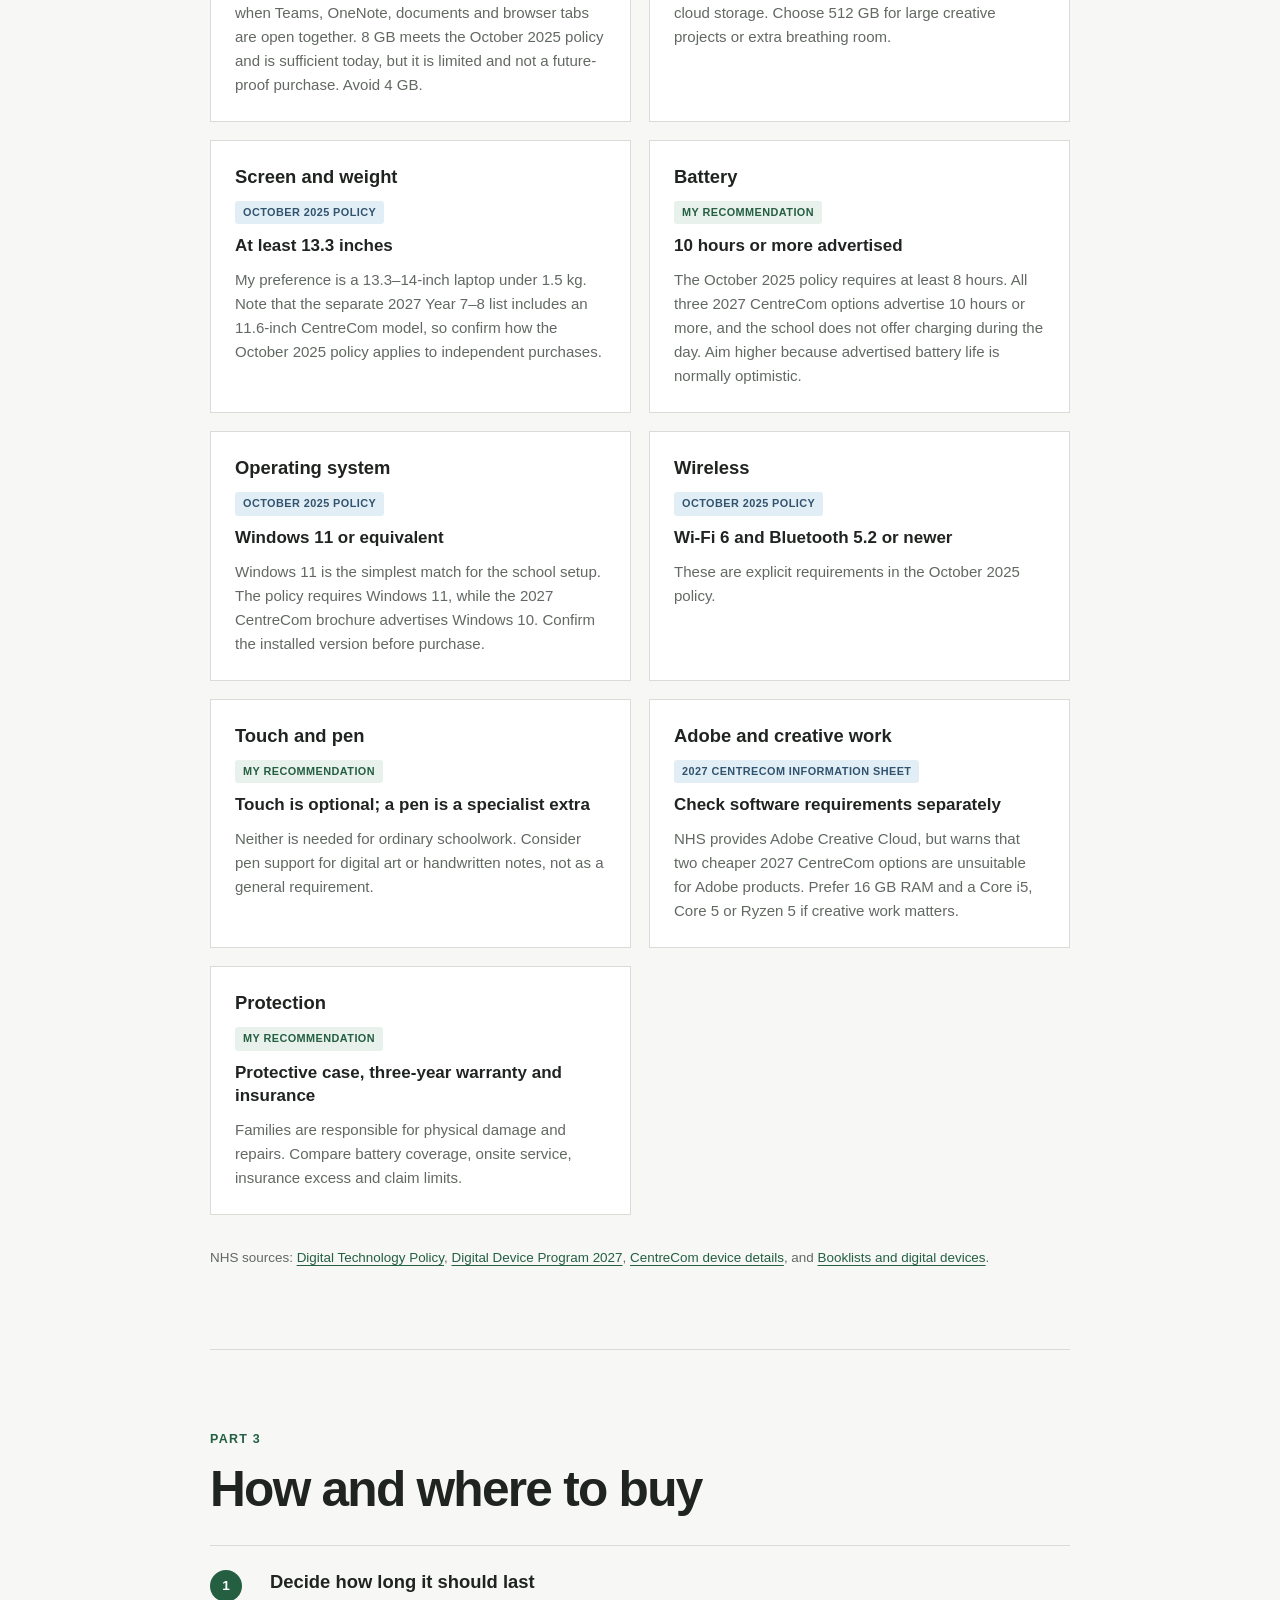
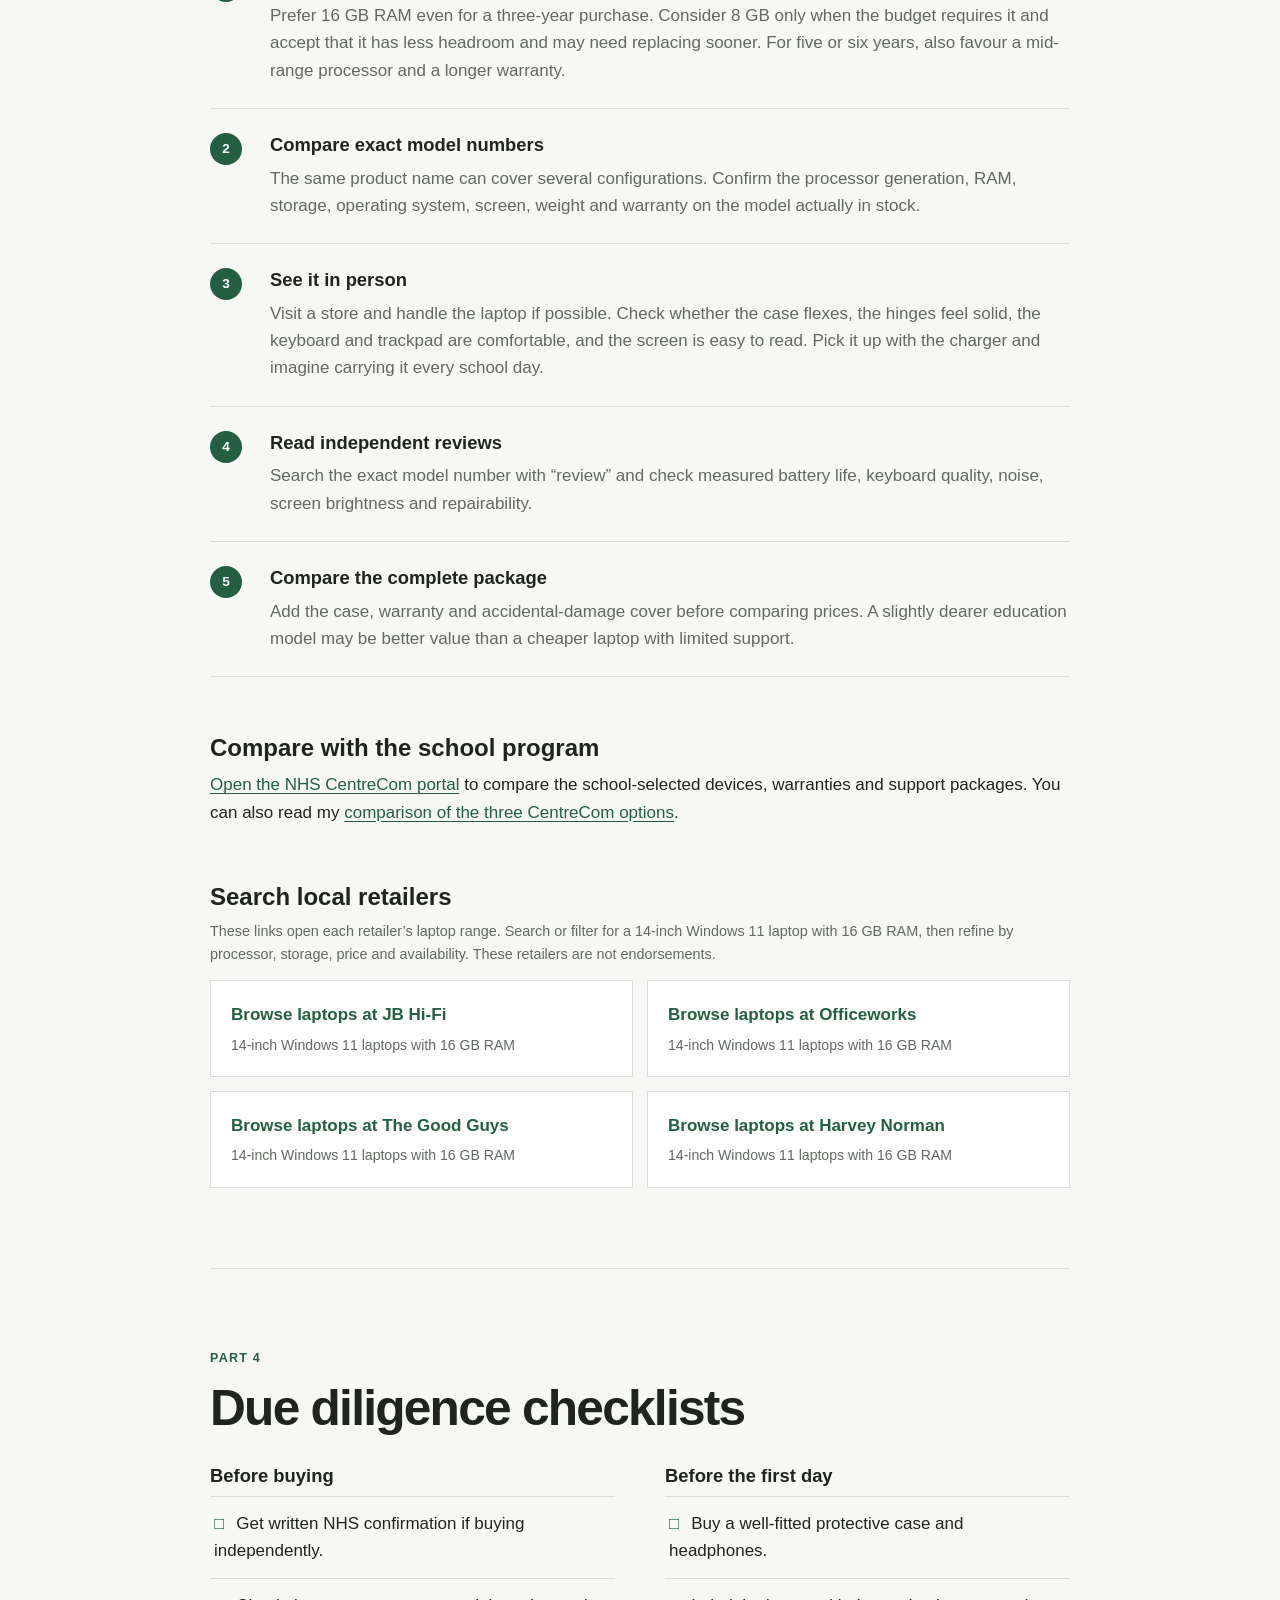
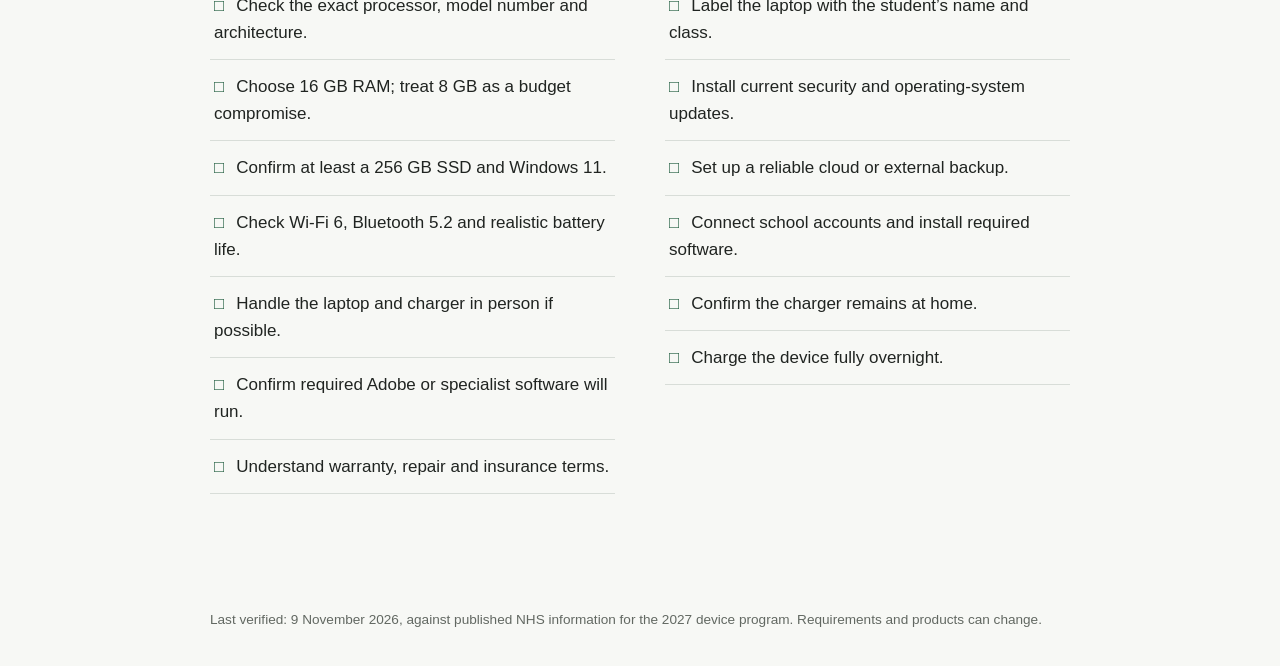
==== commit f14a1b79: "Align specifications heading with contents" ====
--- a/index.html
+++ b/index.html
@@ -217,7 +217,7 @@
 
       <section aria-labelledby="price-title">
         <p class="label">Part 1</p>
-        <h2 id="price-title">What affects the price of a laptop?</h2>
+        <h2 id="price-title">Understanding specifications</h2>
         <p class="section-intro">
           Laptop prices are determined by more than speed. Build quality, weight,
           battery life and support can matter more to a student than an expensive
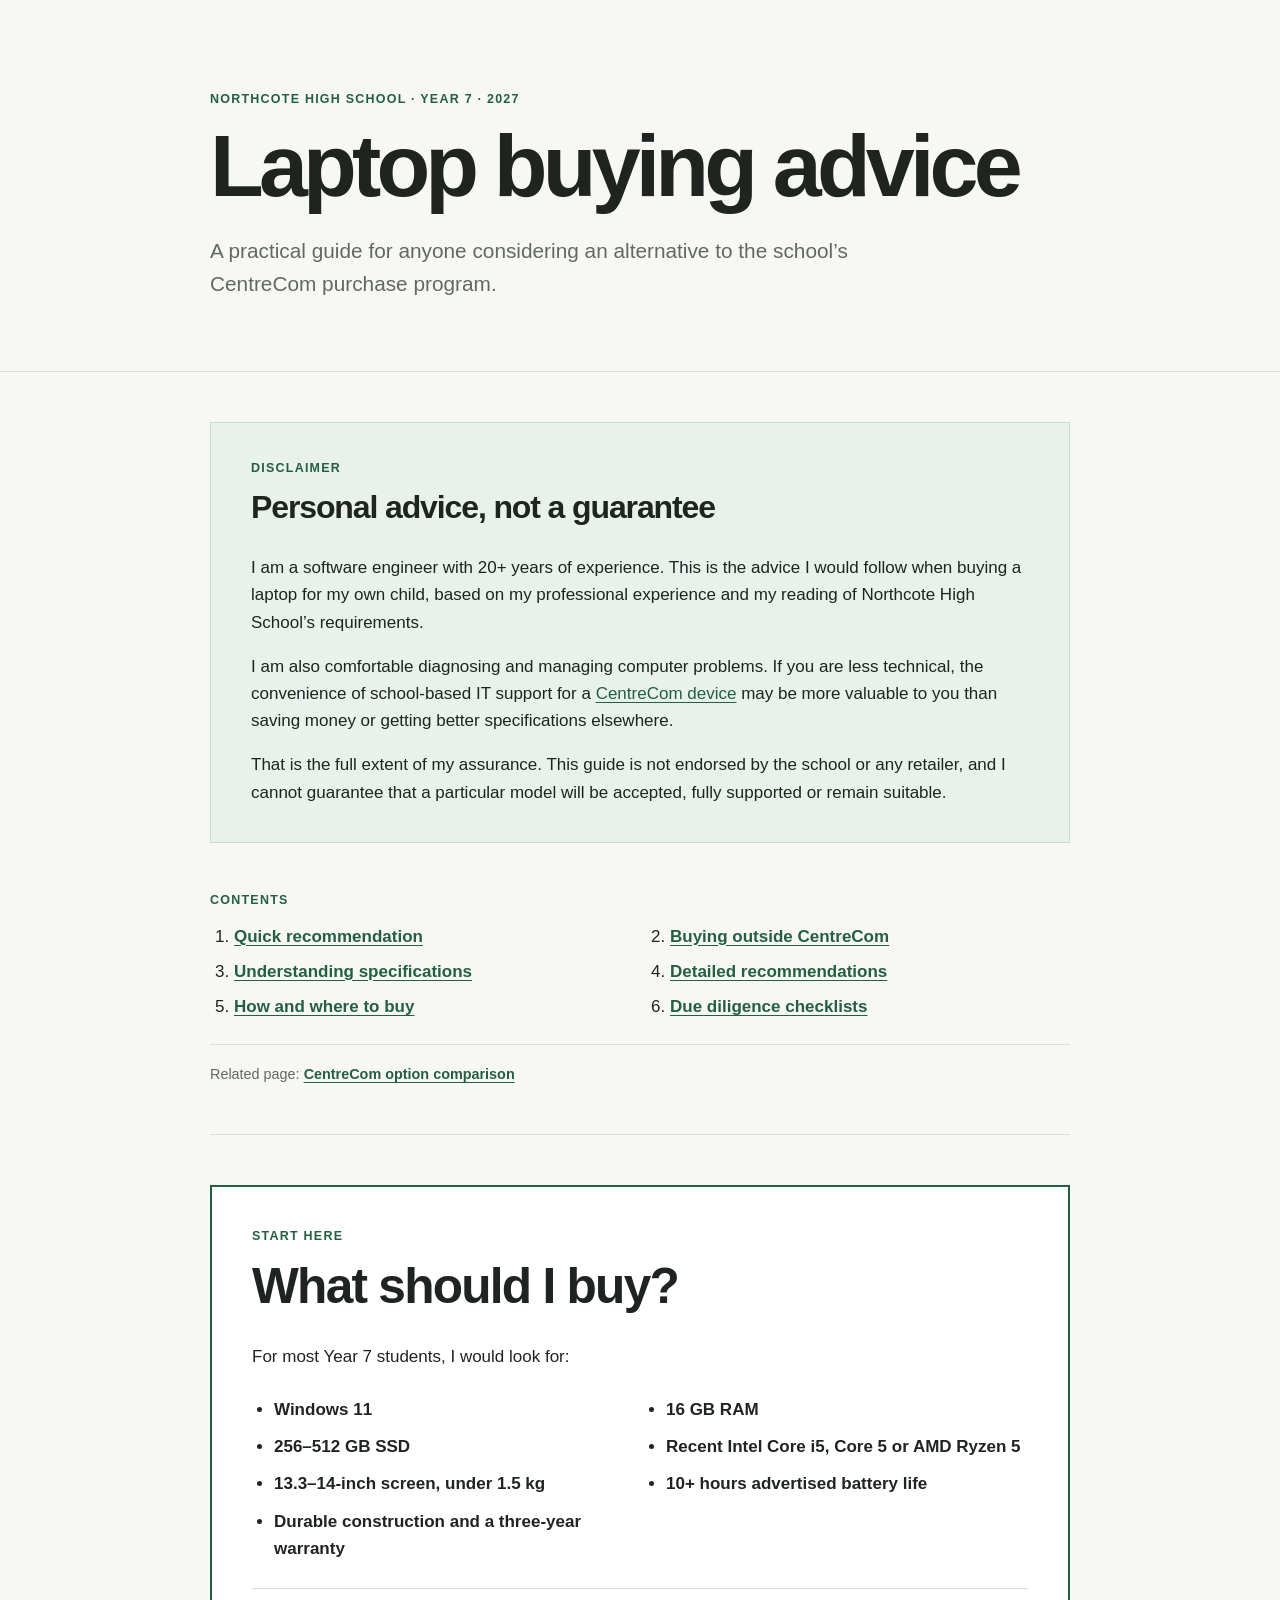
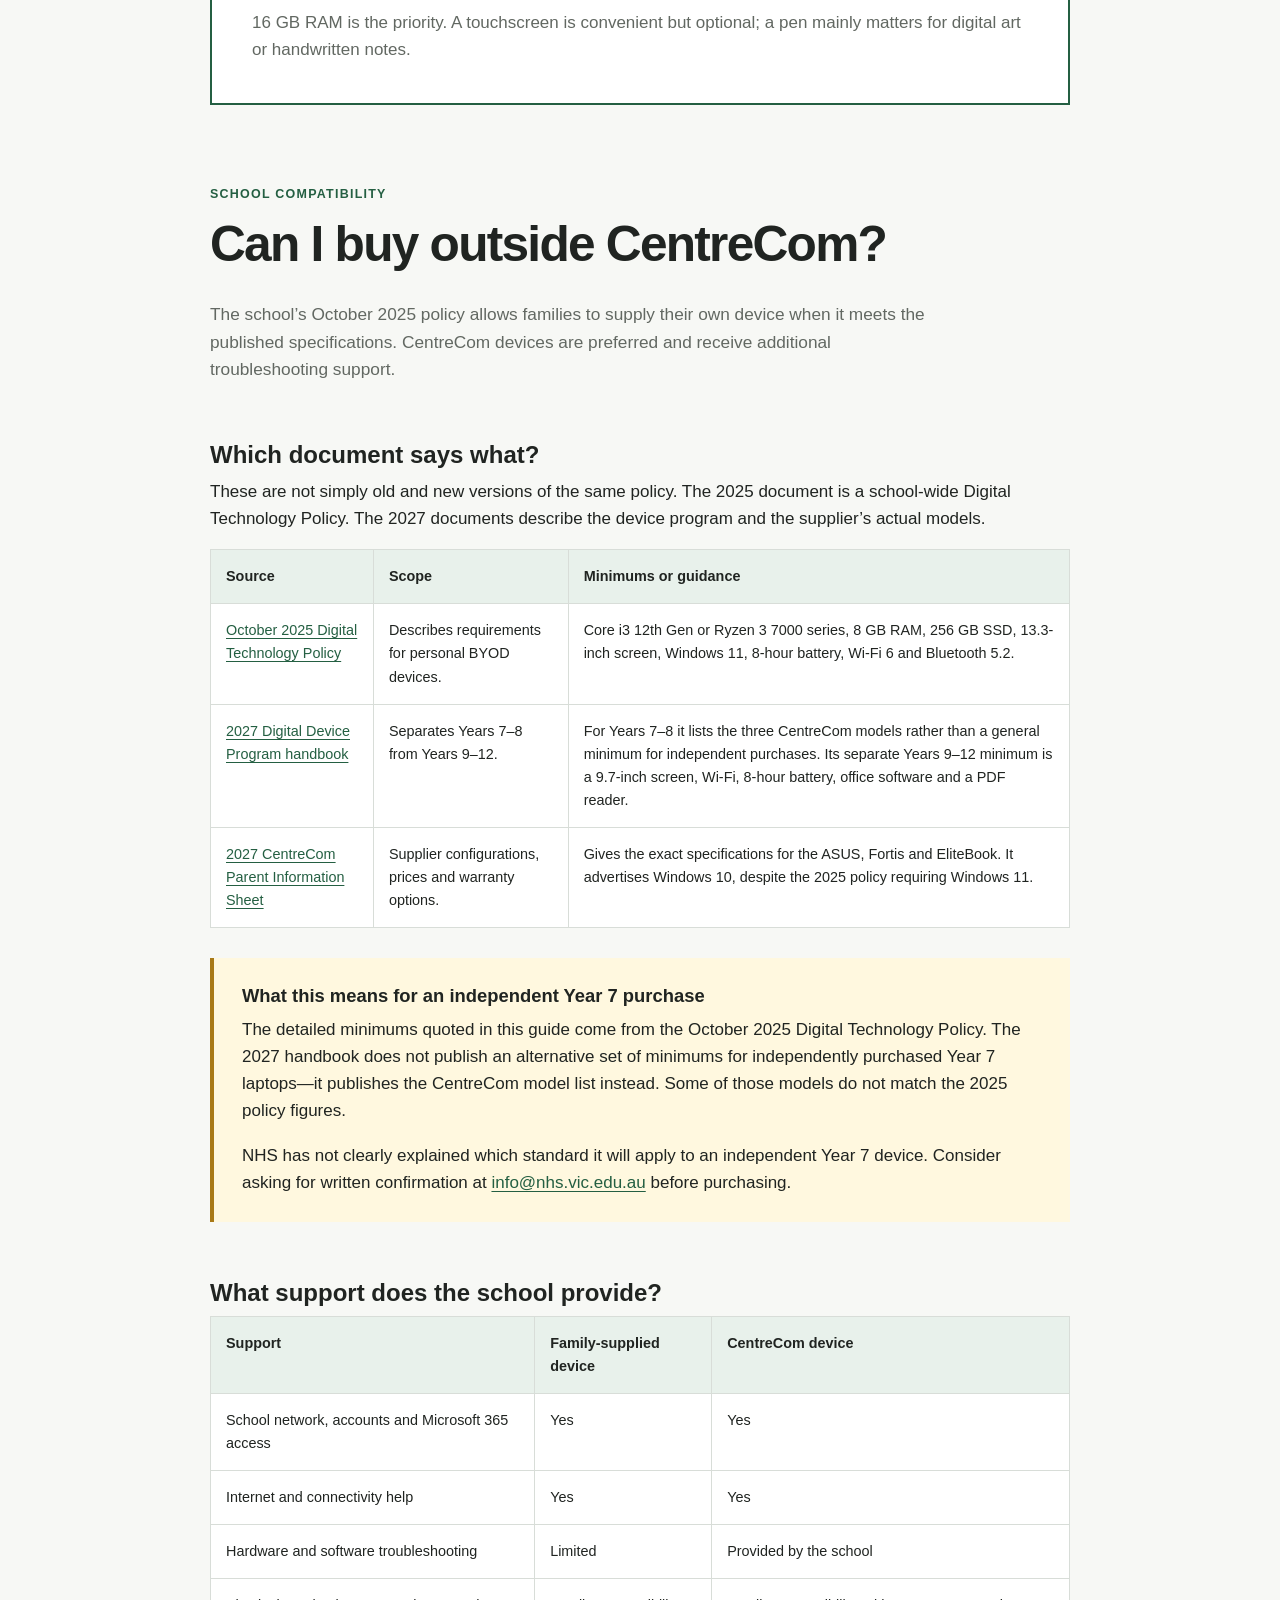
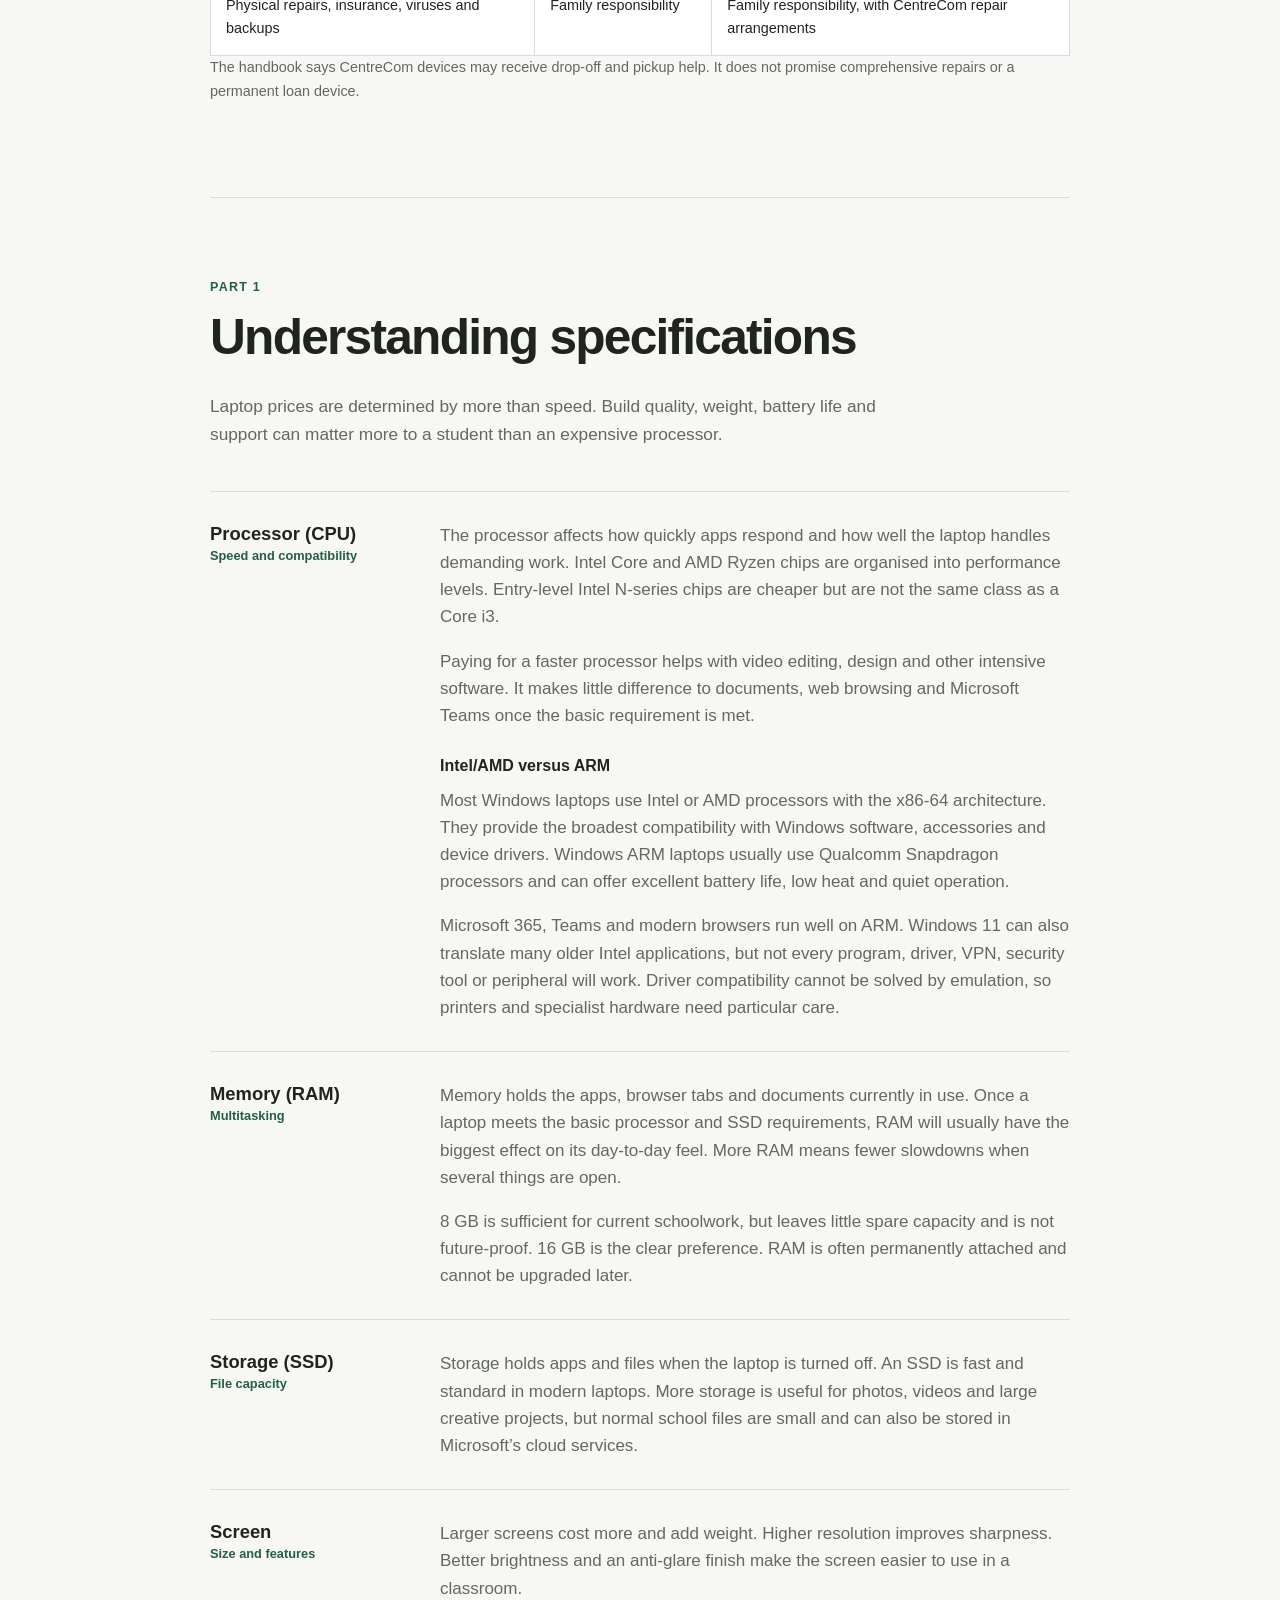
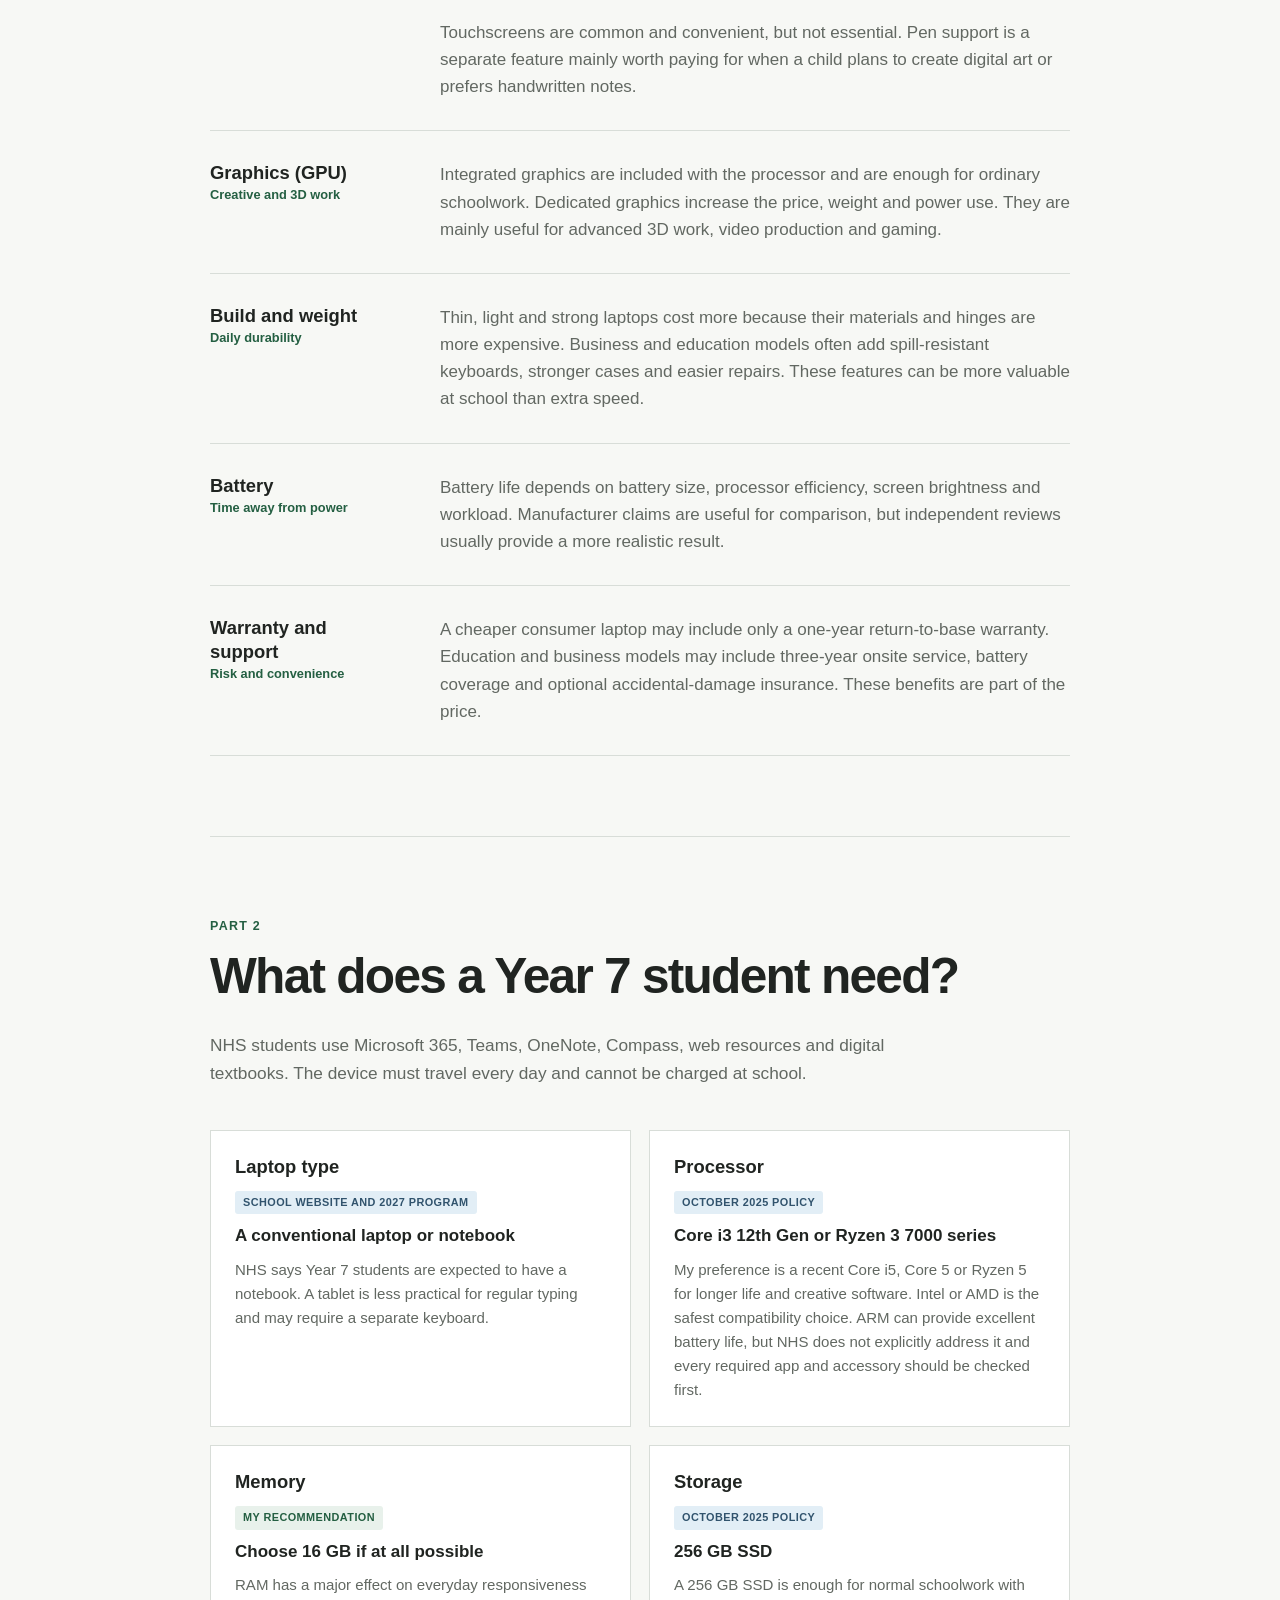
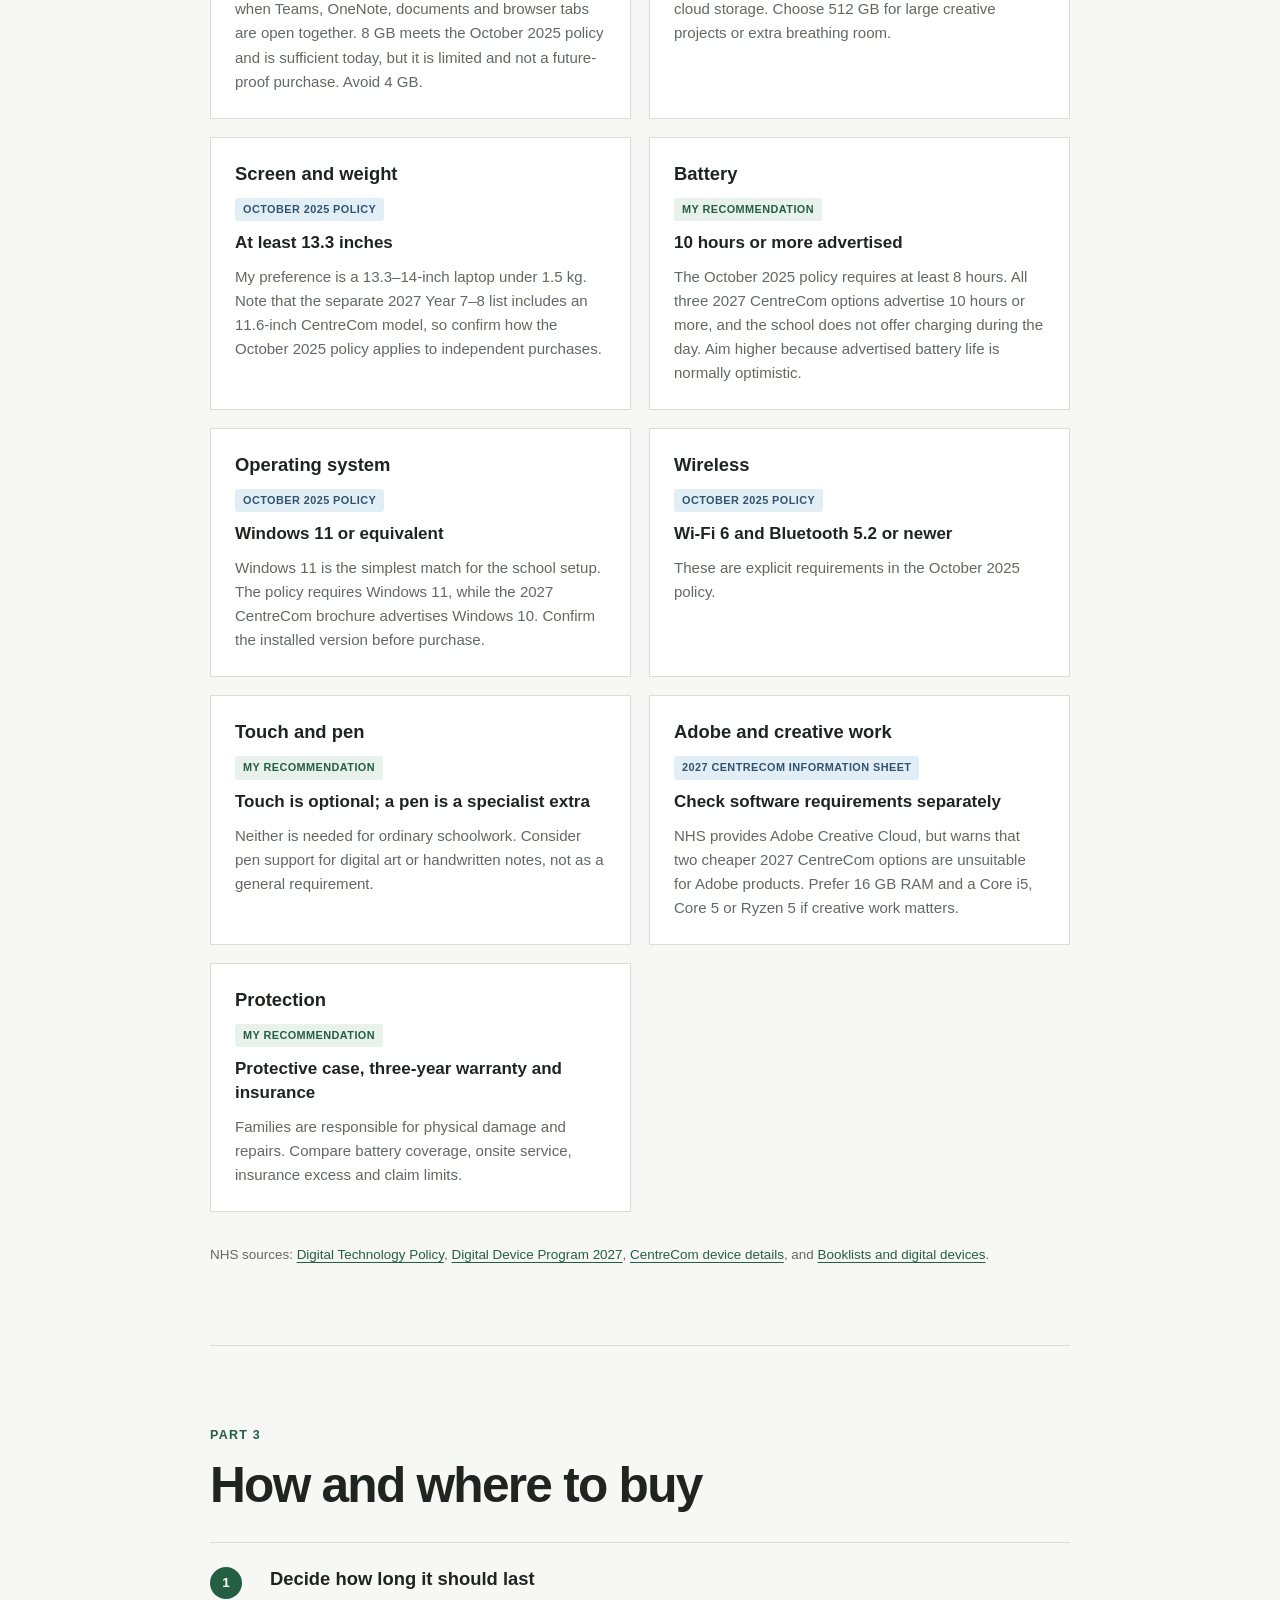
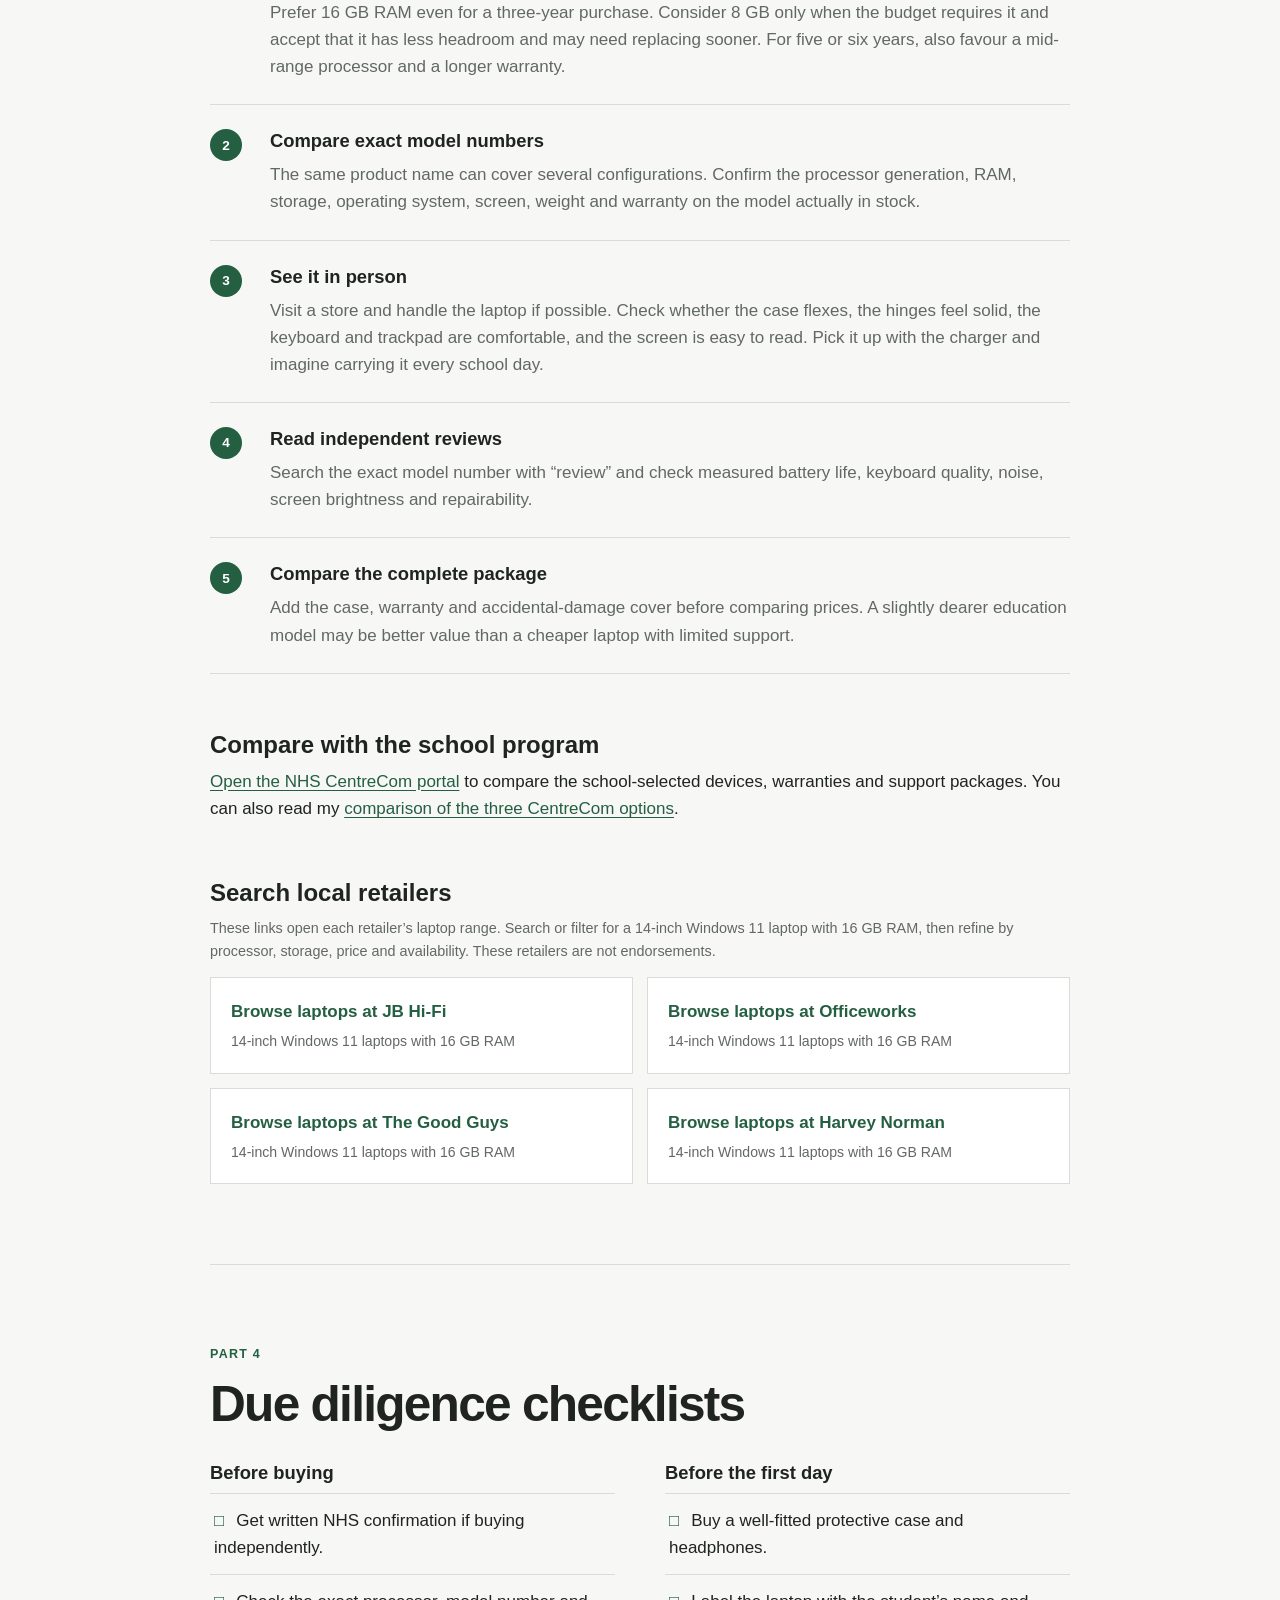
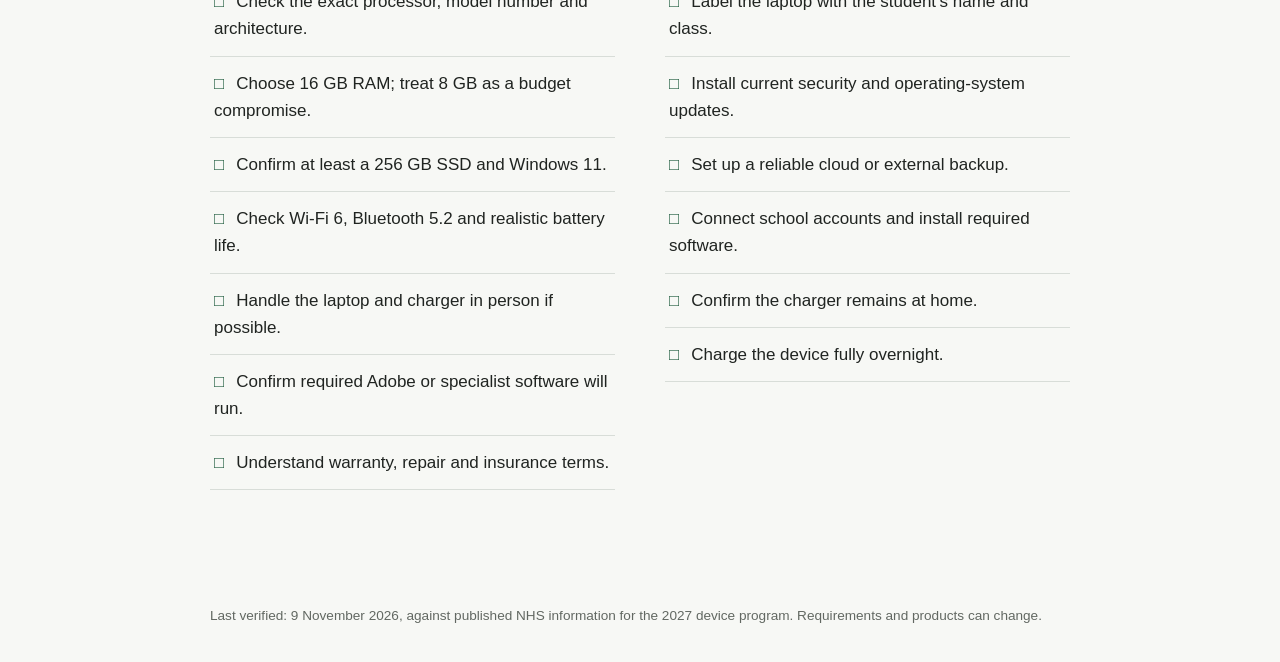
==== commit 192c14bc: "Merge processor architecture guidance" ====
--- a/index.html
+++ b/index.html
@@ -228,7 +228,7 @@
           <article class="factor">
             <div>
               <h3>Processor (CPU)</h3>
-              <p class="factor-tag">Speed</p>
+              <p class="factor-tag">Speed and compatibility</p>
             </div>
             <div>
               <p>
@@ -242,15 +242,7 @@
                 other intensive software. It makes little difference to documents,
                 web browsing and Microsoft Teams once the basic requirement is met.
               </p>
-            </div>
-          </article>
-
-          <article class="factor">
-            <div>
-              <h3>Intel/AMD versus ARM</h3>
-              <p class="factor-tag">Compatibility and battery</p>
-            </div>
-            <div>
+              <h4>Intel/AMD versus ARM</h4>
               <p>
                 Most Windows laptops use Intel or AMD processors with the x86-64
                 architecture. They provide the broadest compatibility with Windows
--- a/styles.css
+++ b/styles.css
@@ -62,6 +62,11 @@
   margin-bottom: 8px;
   font-size: 1.15rem;
   line-height: 1.3;
+}
+
+h4 {
+  margin: 24px 0 8px;
+  font-size: 1rem;
 }
 
 a {
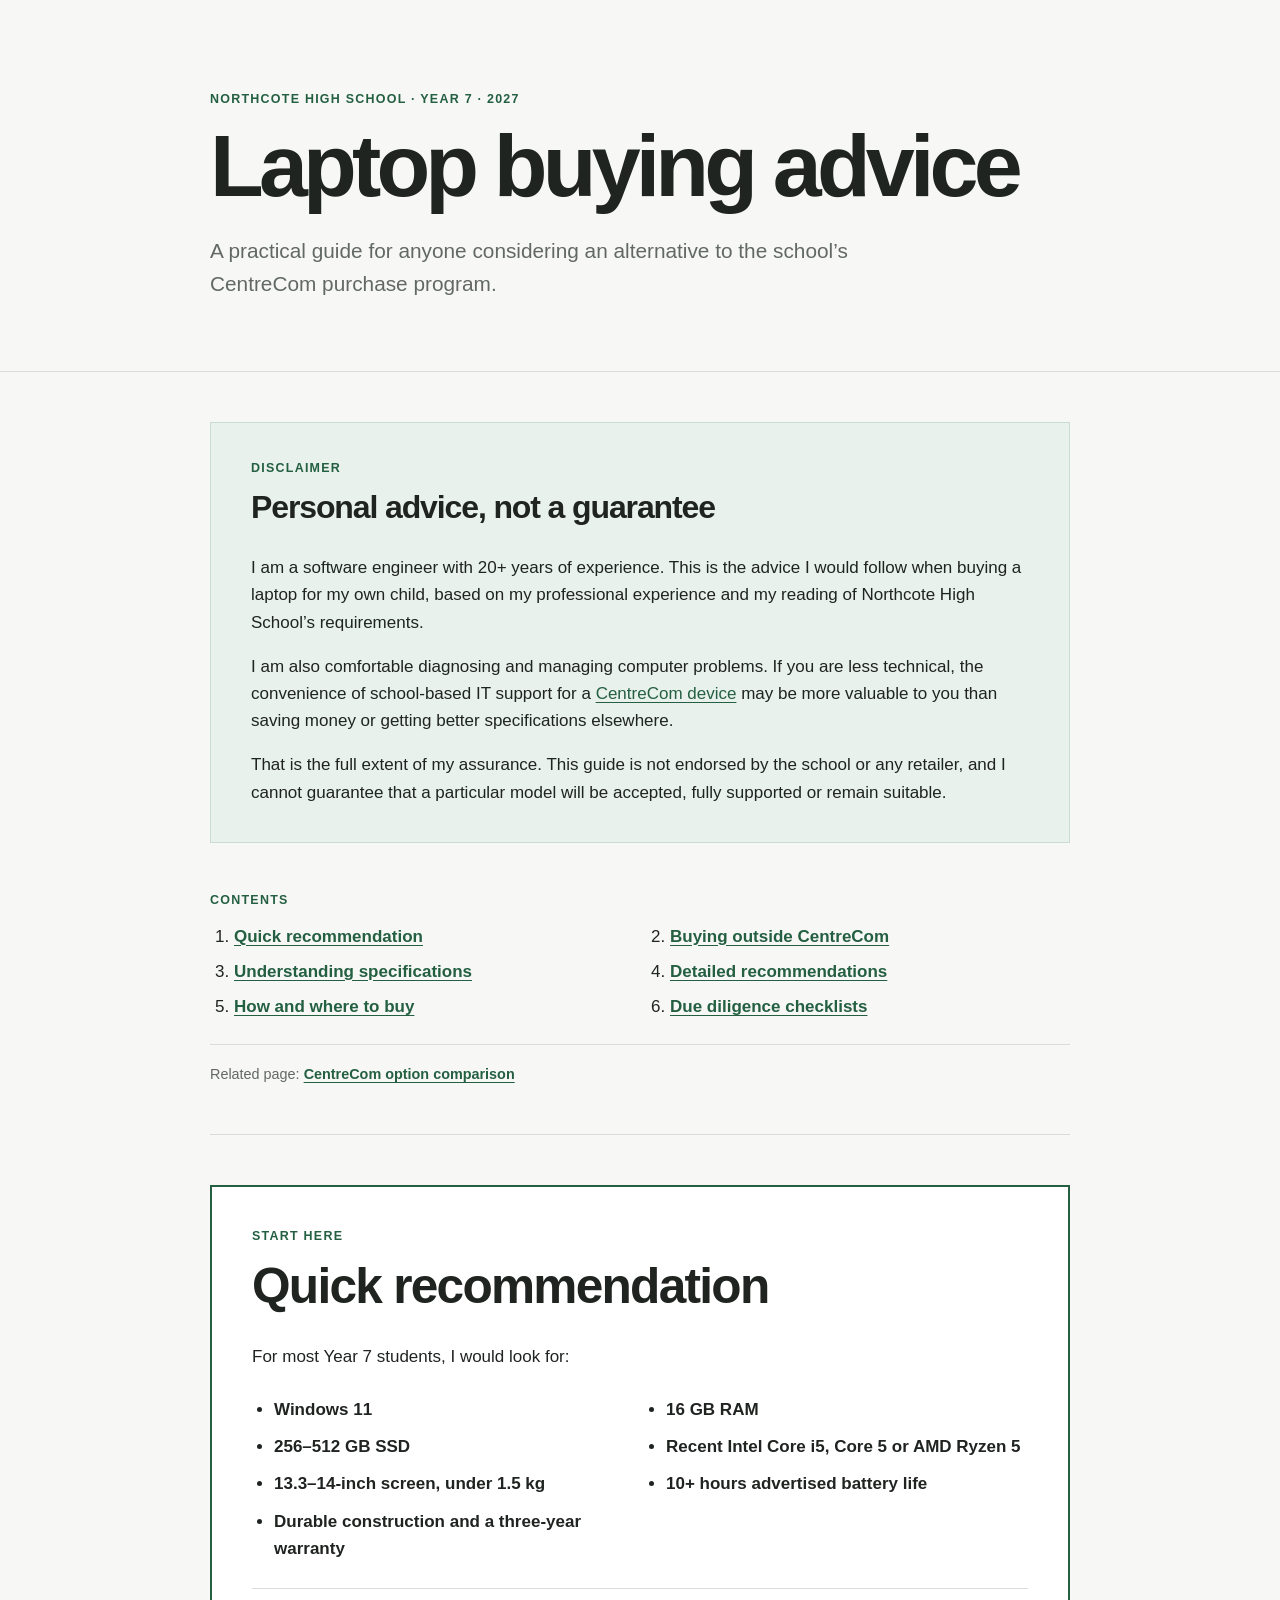
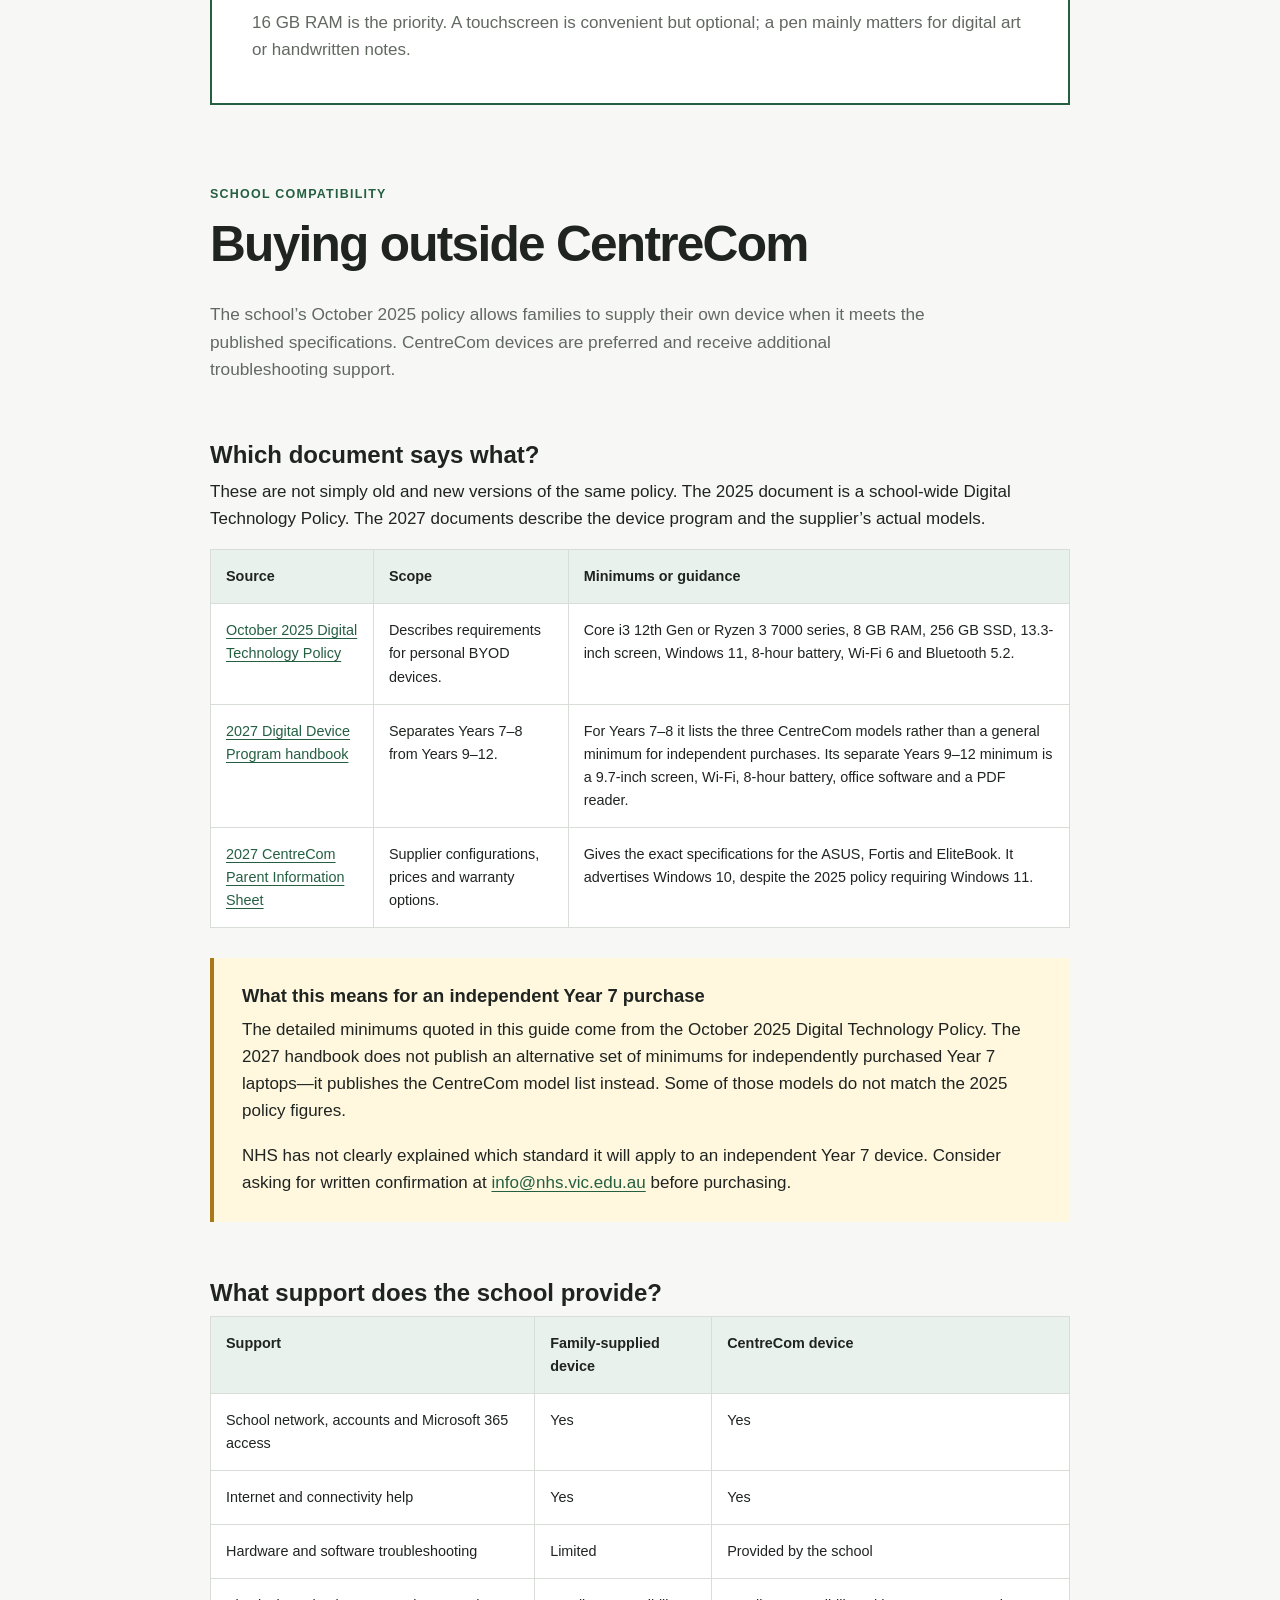
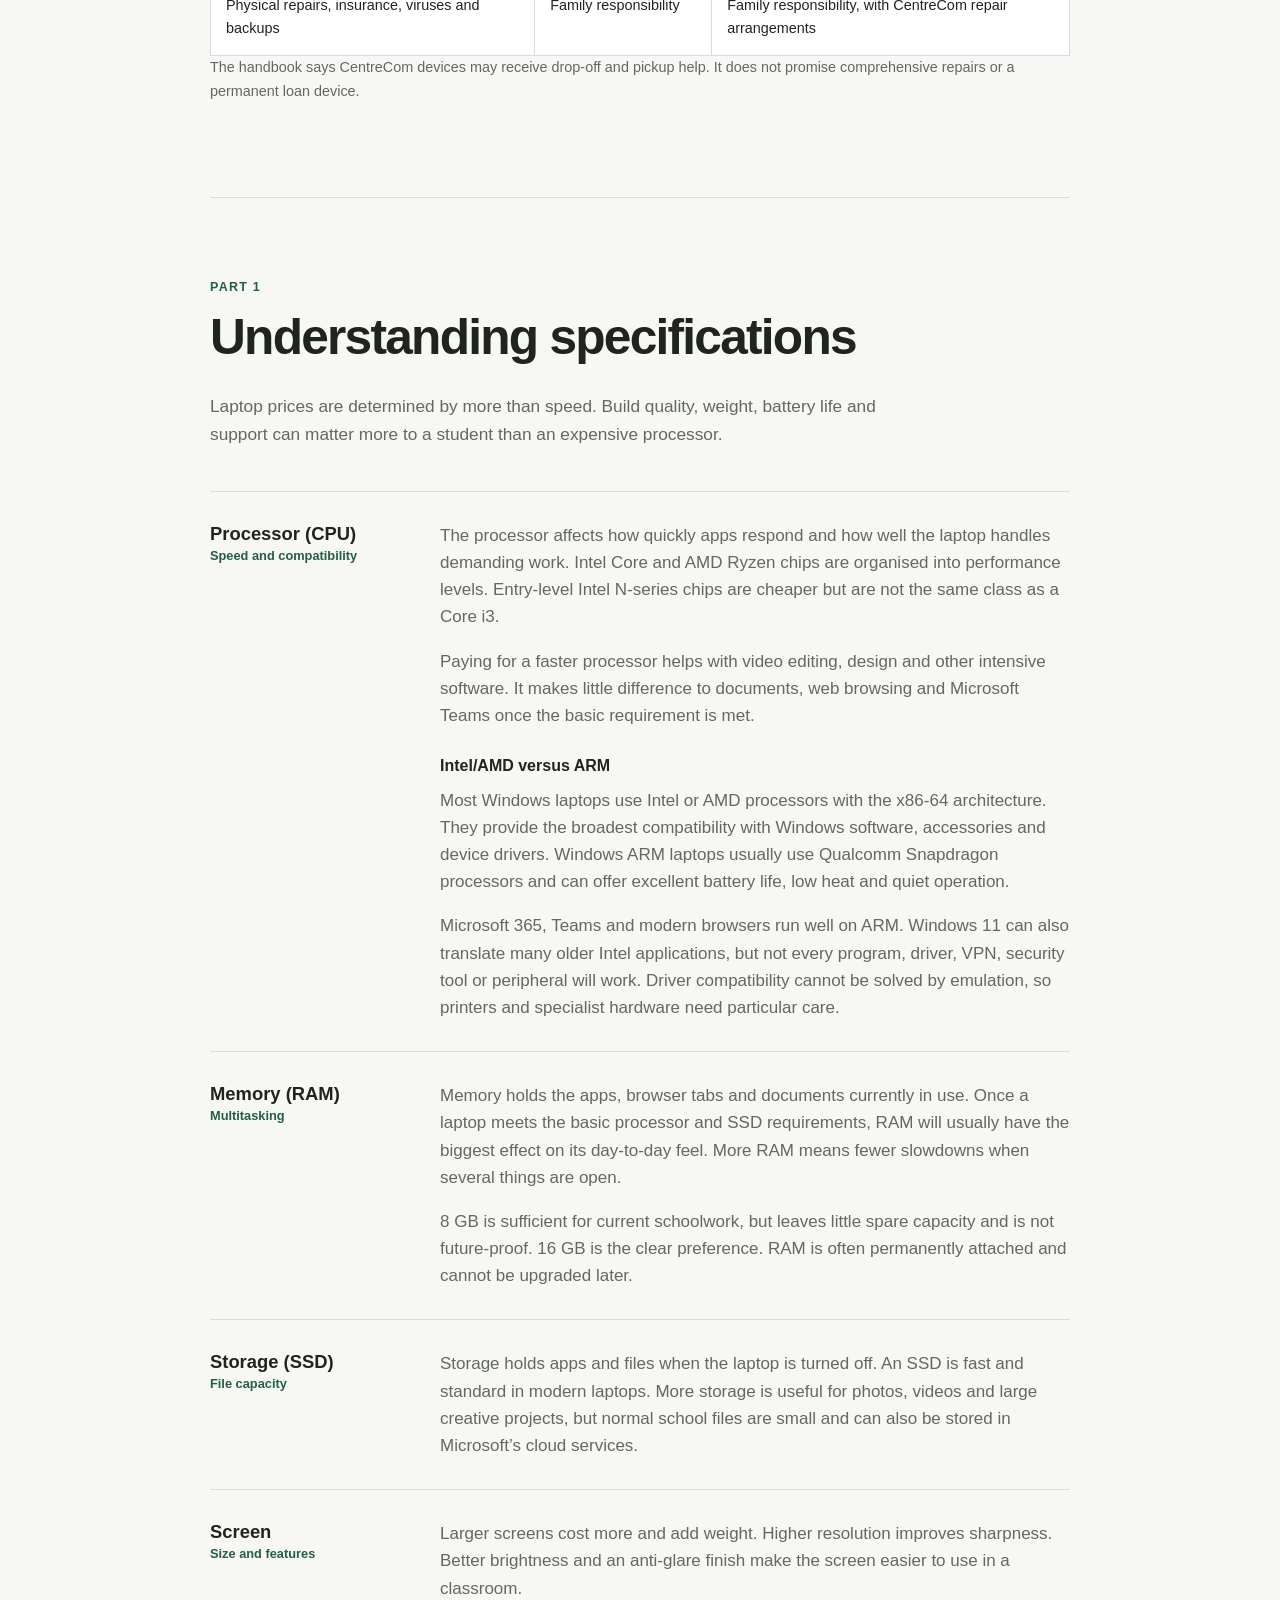
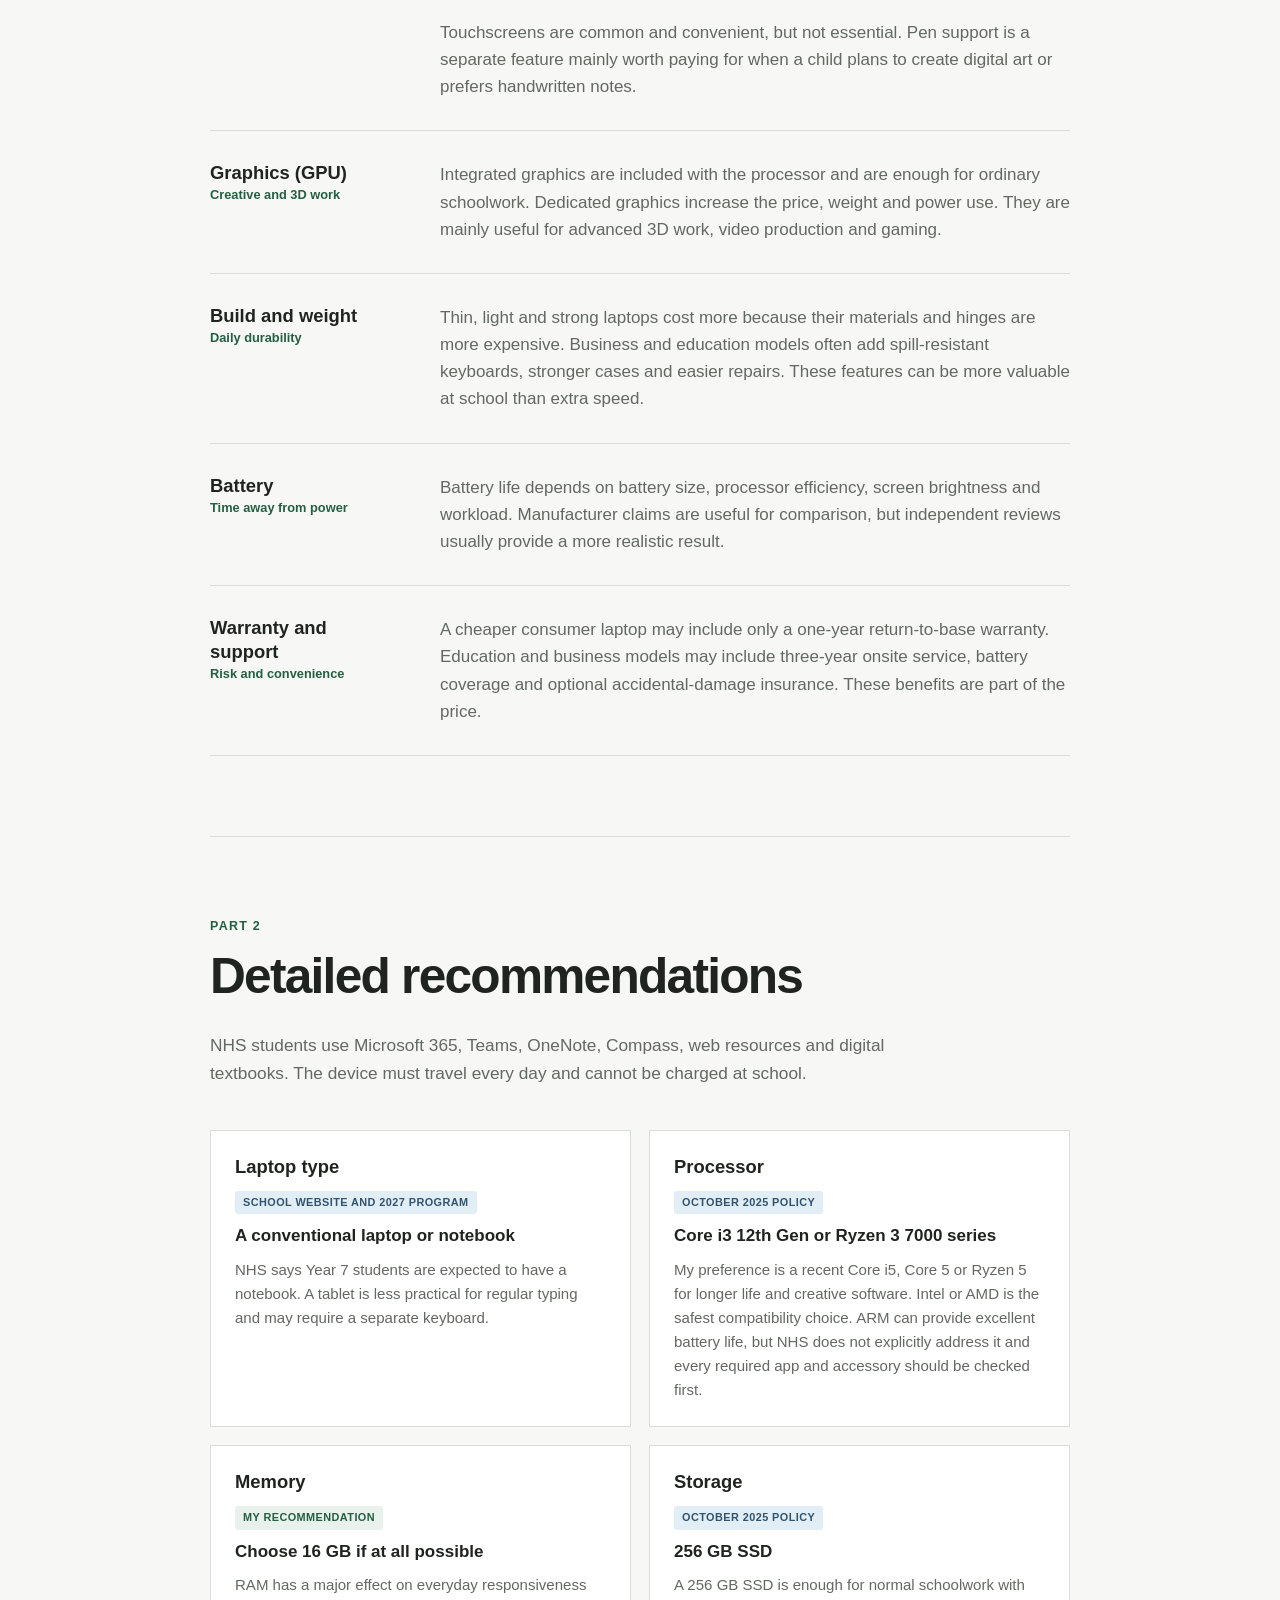
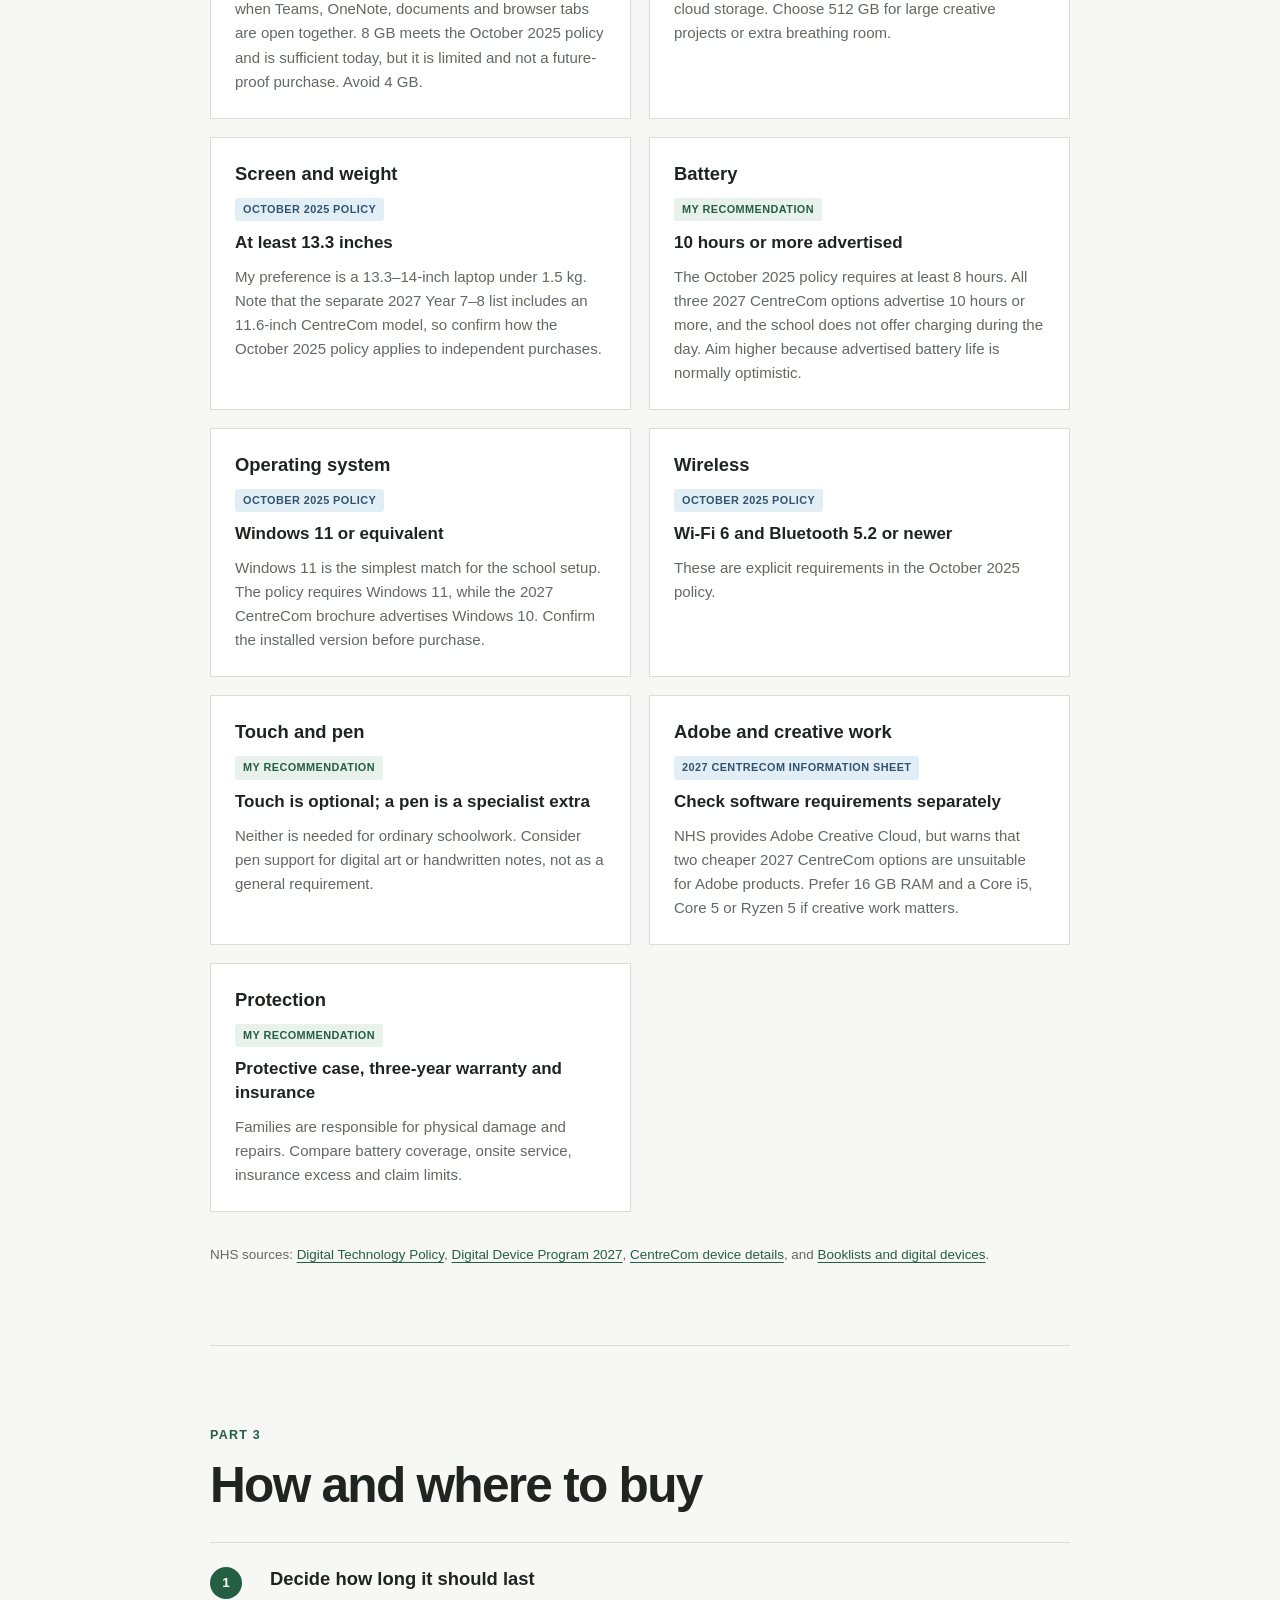
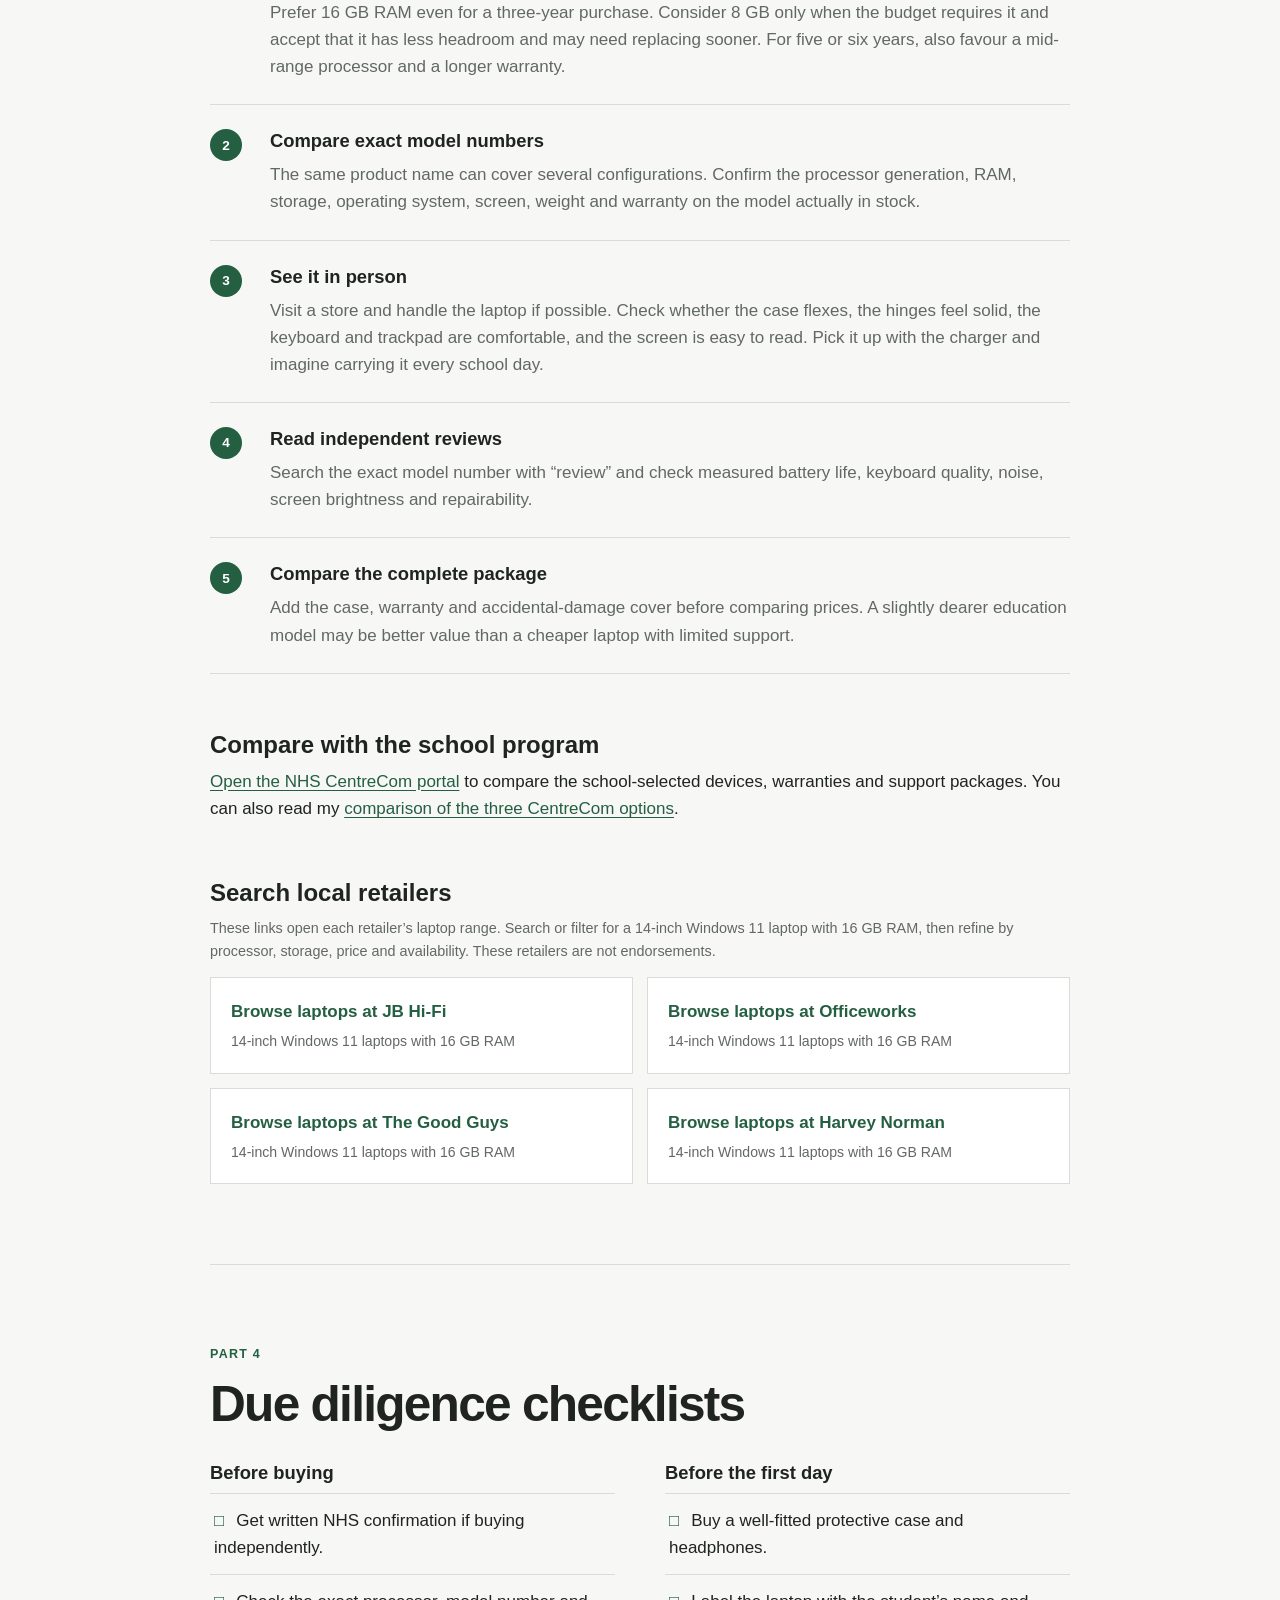
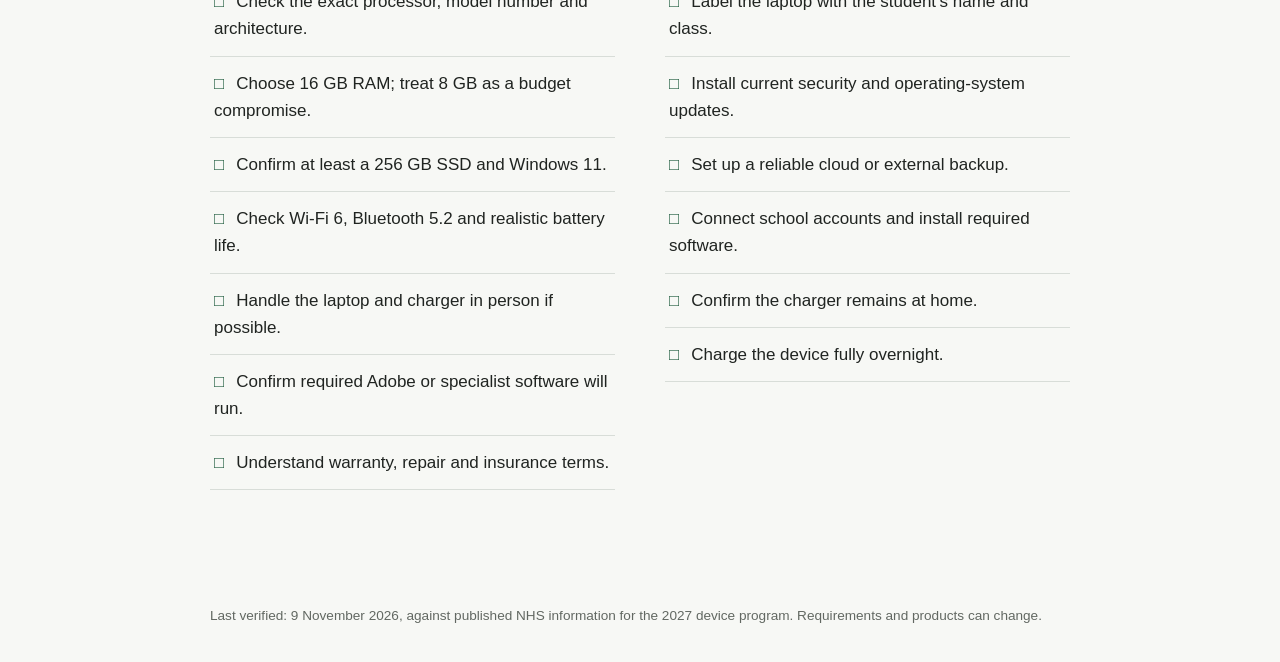
==== commit a1c97e94: "Align section headings with contents" ====
--- a/index.html
+++ b/index.html
@@ -63,7 +63,7 @@
 
       <section class="quick-recommendation" aria-labelledby="quick-title">
         <p class="label">Start here</p>
-        <h2 id="quick-title">What should I buy?</h2>
+        <h2 id="quick-title">Quick recommendation</h2>
         <p>For most Year 7 students, I would look for:</p>
         <ul class="quick-spec-list">
           <li><strong>Windows 11</strong></li>
@@ -82,7 +82,7 @@
 
       <section aria-labelledby="independent-title">
         <p class="label">School compatibility</p>
-        <h2 id="independent-title">Can I buy outside CentreCom?</h2>
+        <h2 id="independent-title">Buying outside CentreCom</h2>
         <p class="section-intro">
           The school’s October 2025 policy allows families to supply their own
           device when it meets the published specifications. CentreCom devices are
@@ -378,7 +378,7 @@
 
       <section aria-labelledby="needs-title">
         <p class="label">Part 2</p>
-        <h2 id="needs-title">What does a Year 7 student need?</h2>
+        <h2 id="needs-title">Detailed recommendations</h2>
         <p class="section-intro">
           NHS students use Microsoft 365, Teams, OneNote, Compass, web resources
           and digital textbooks. The device must travel every day and cannot be
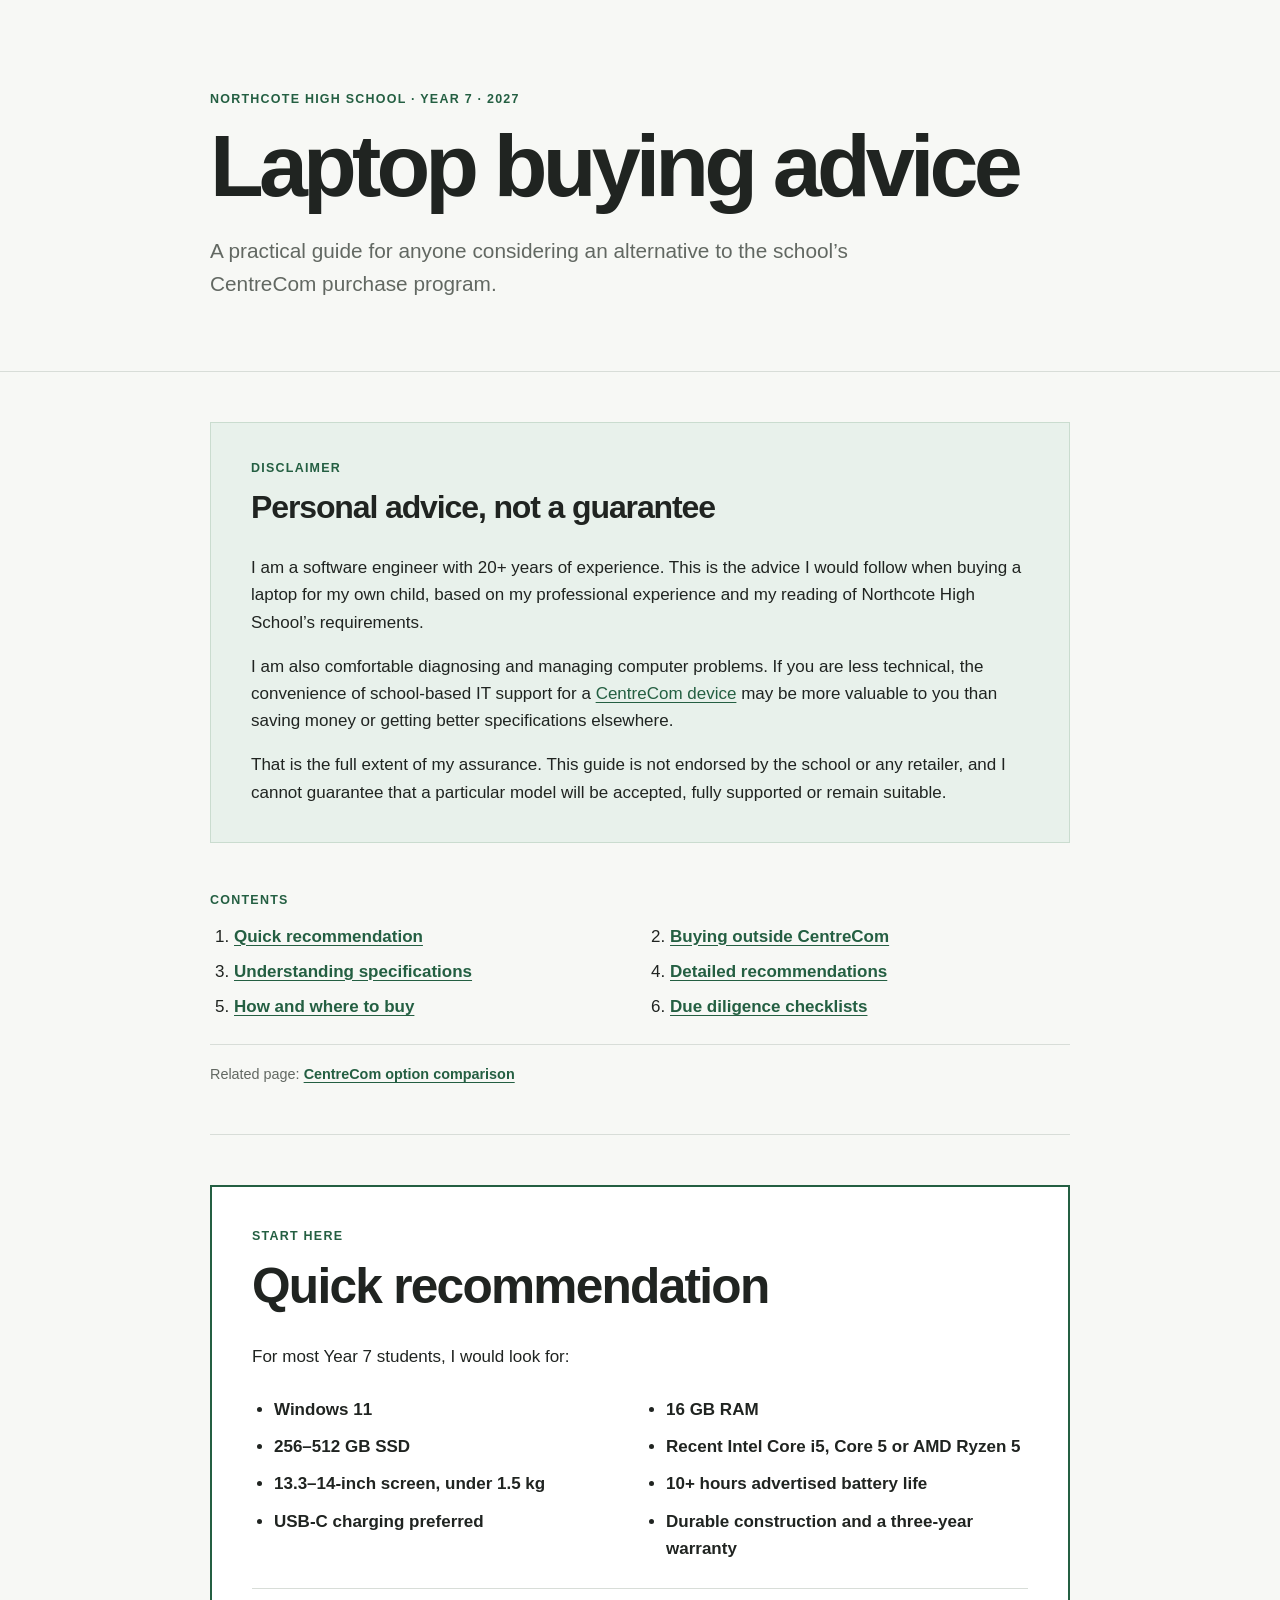
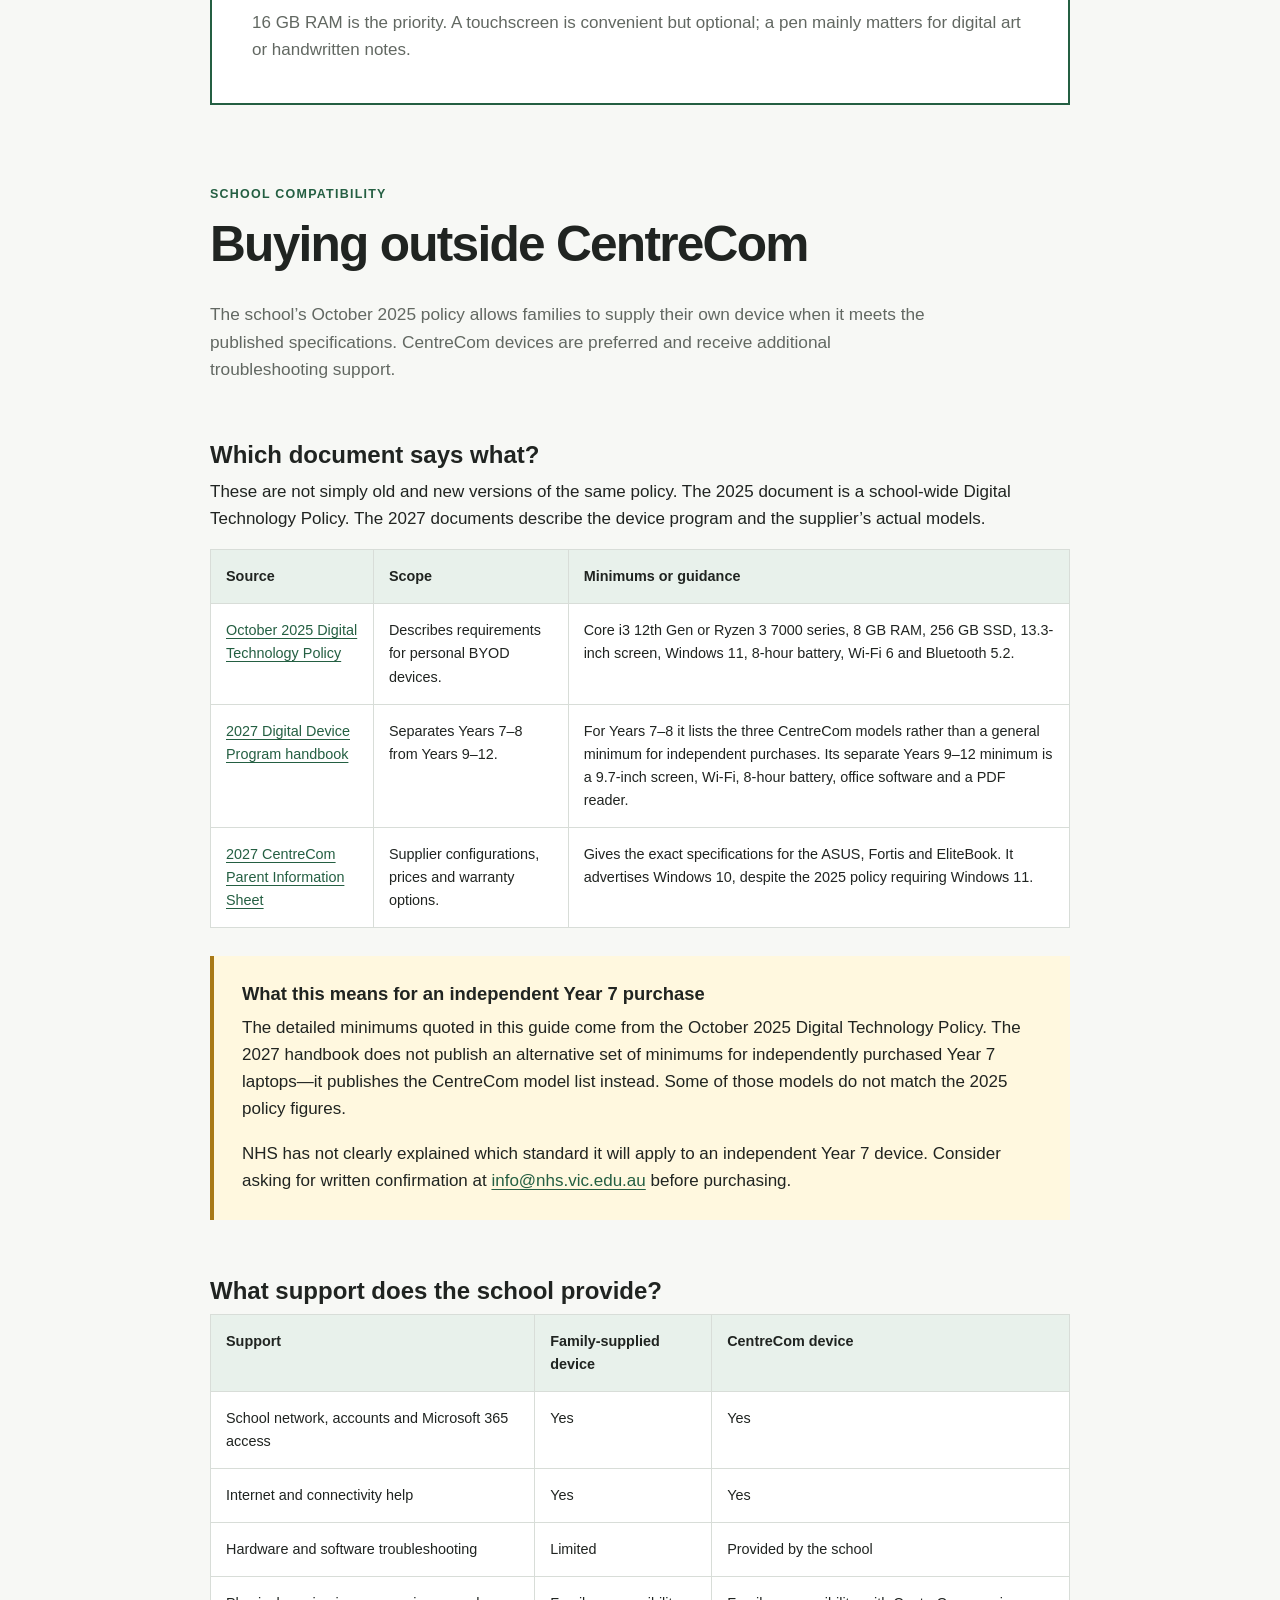
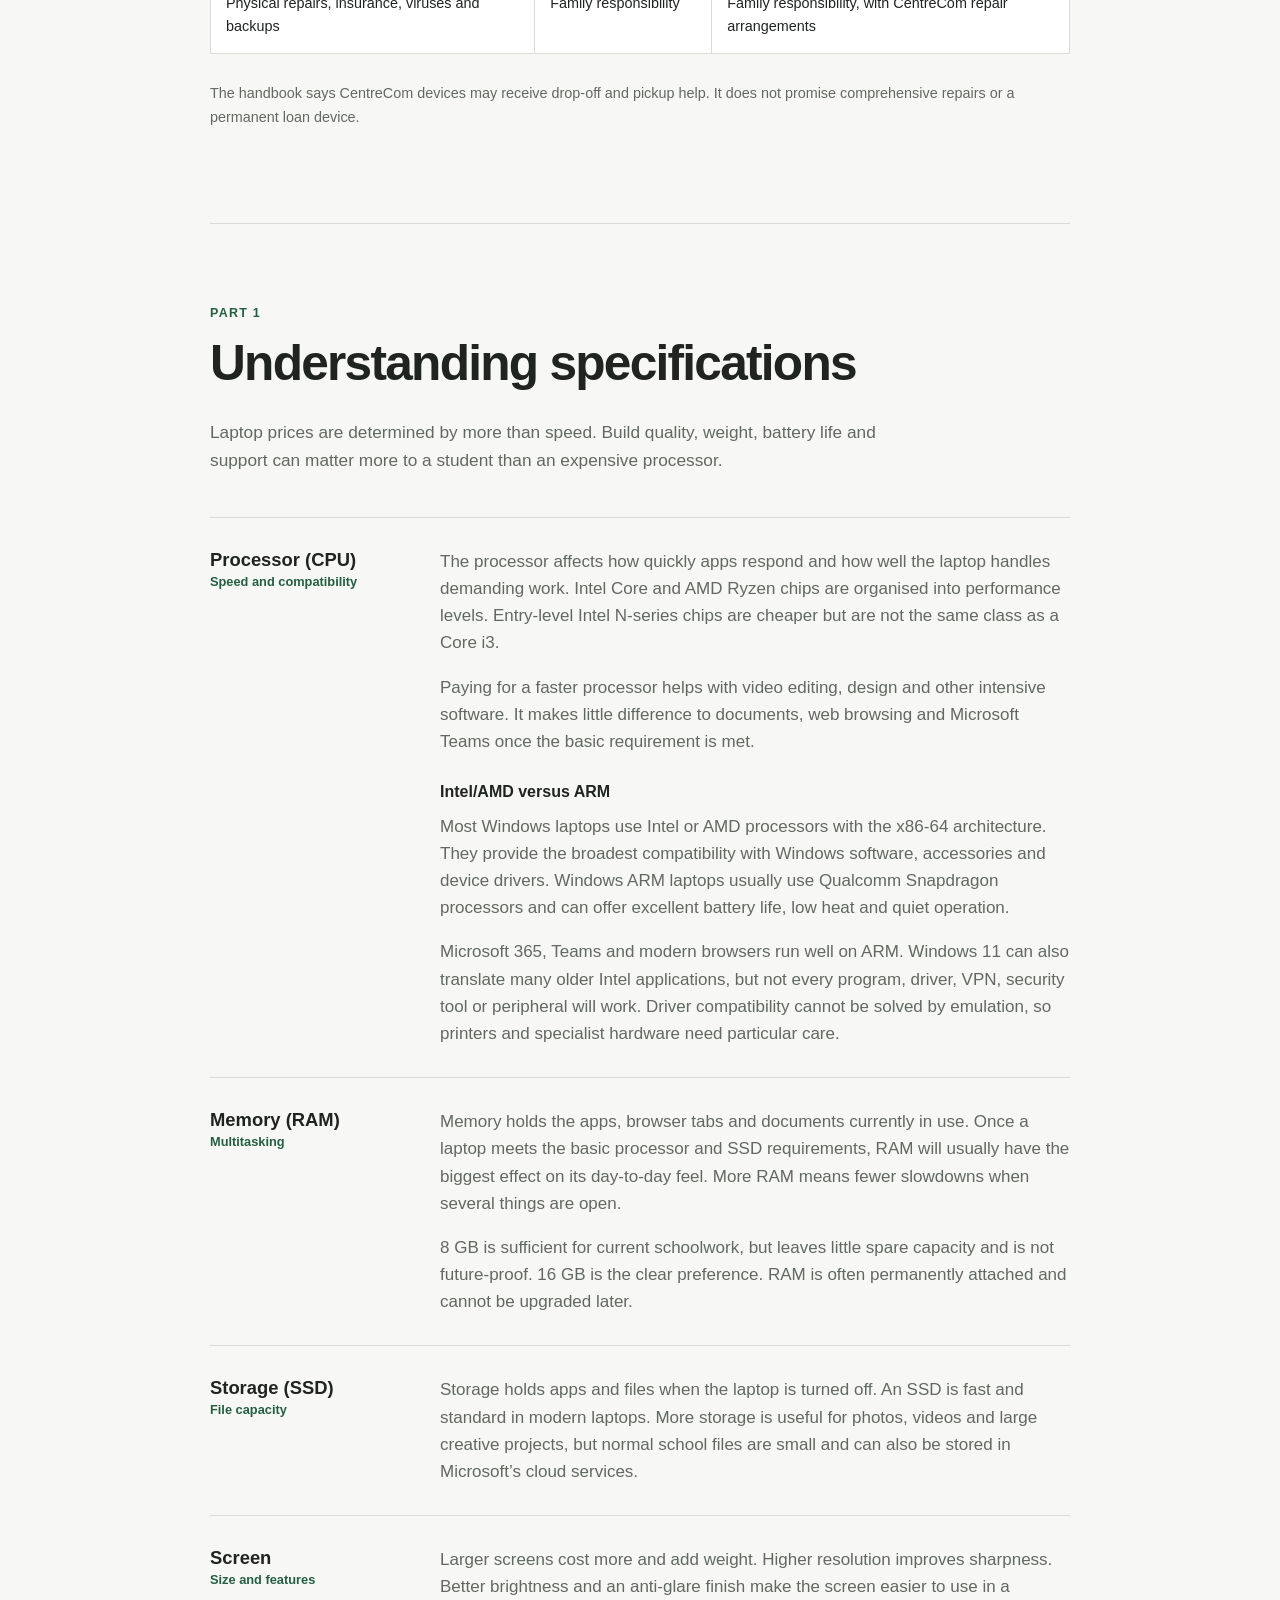
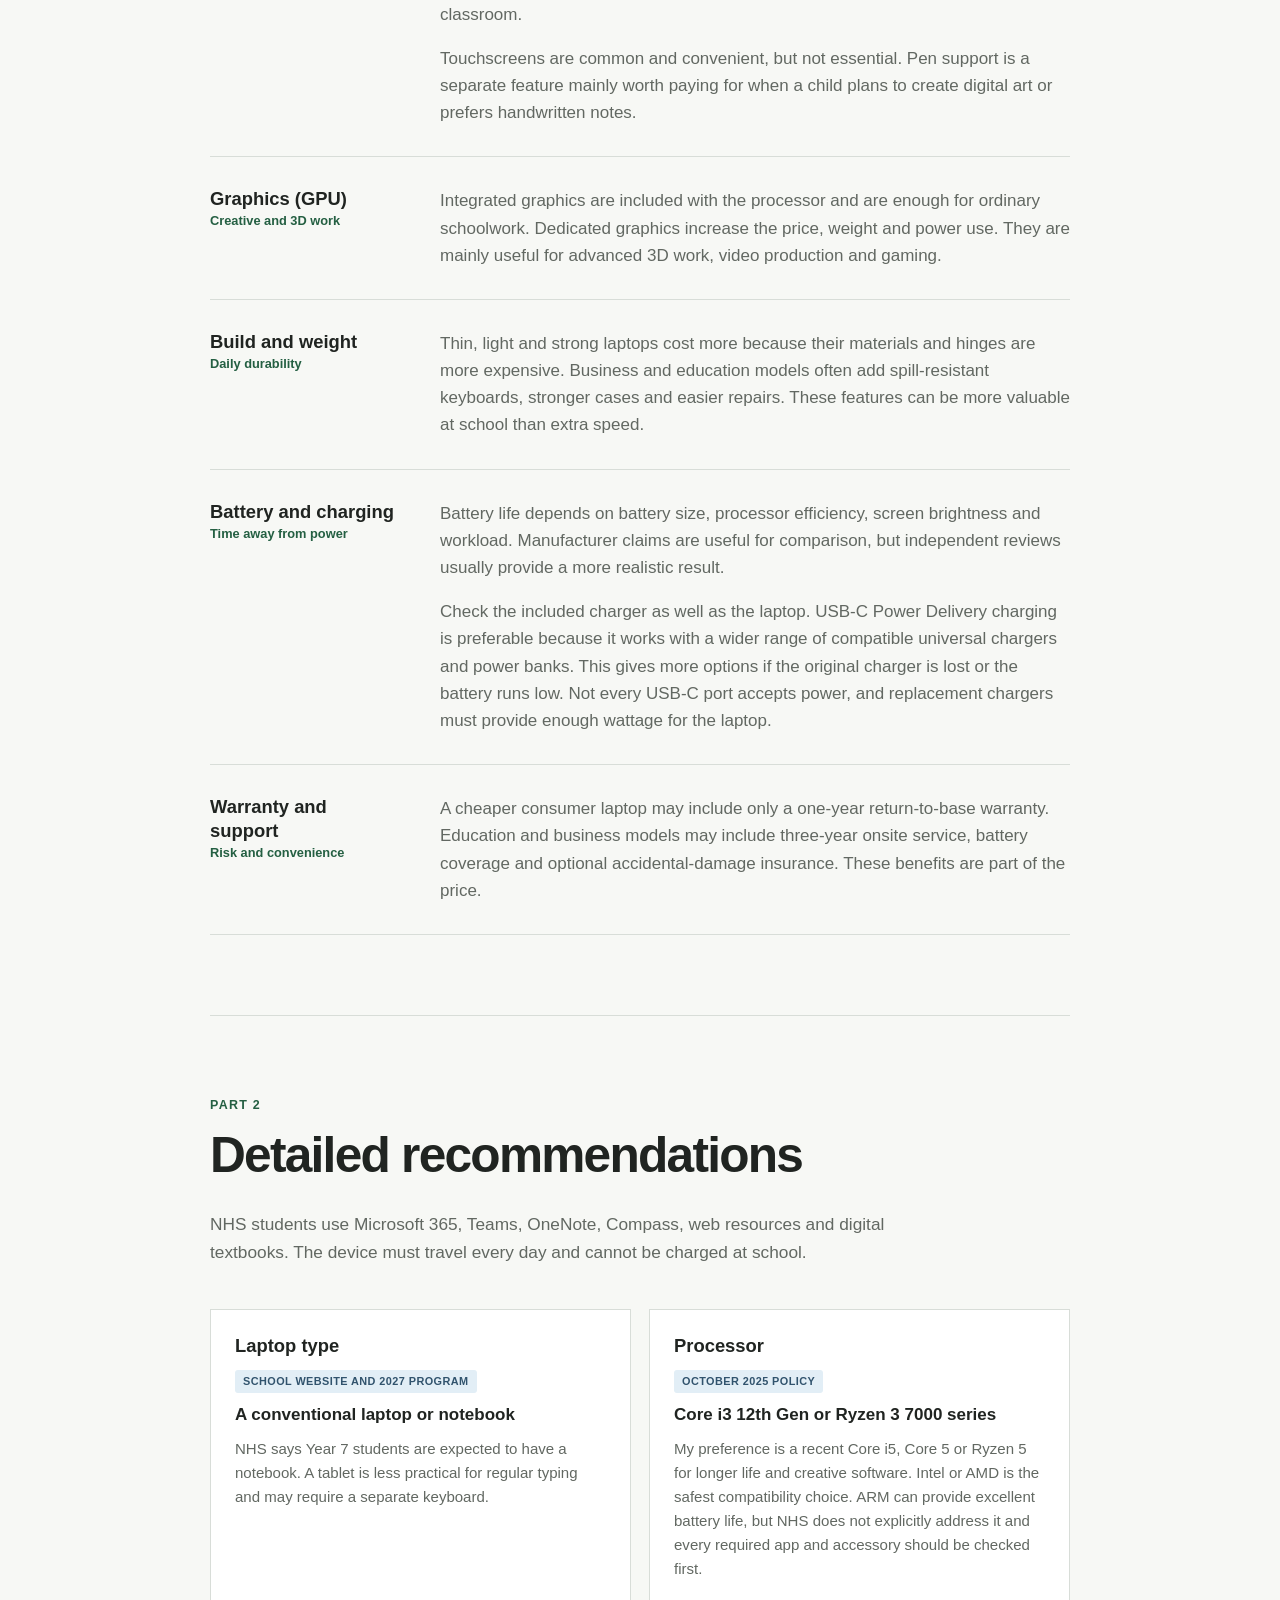
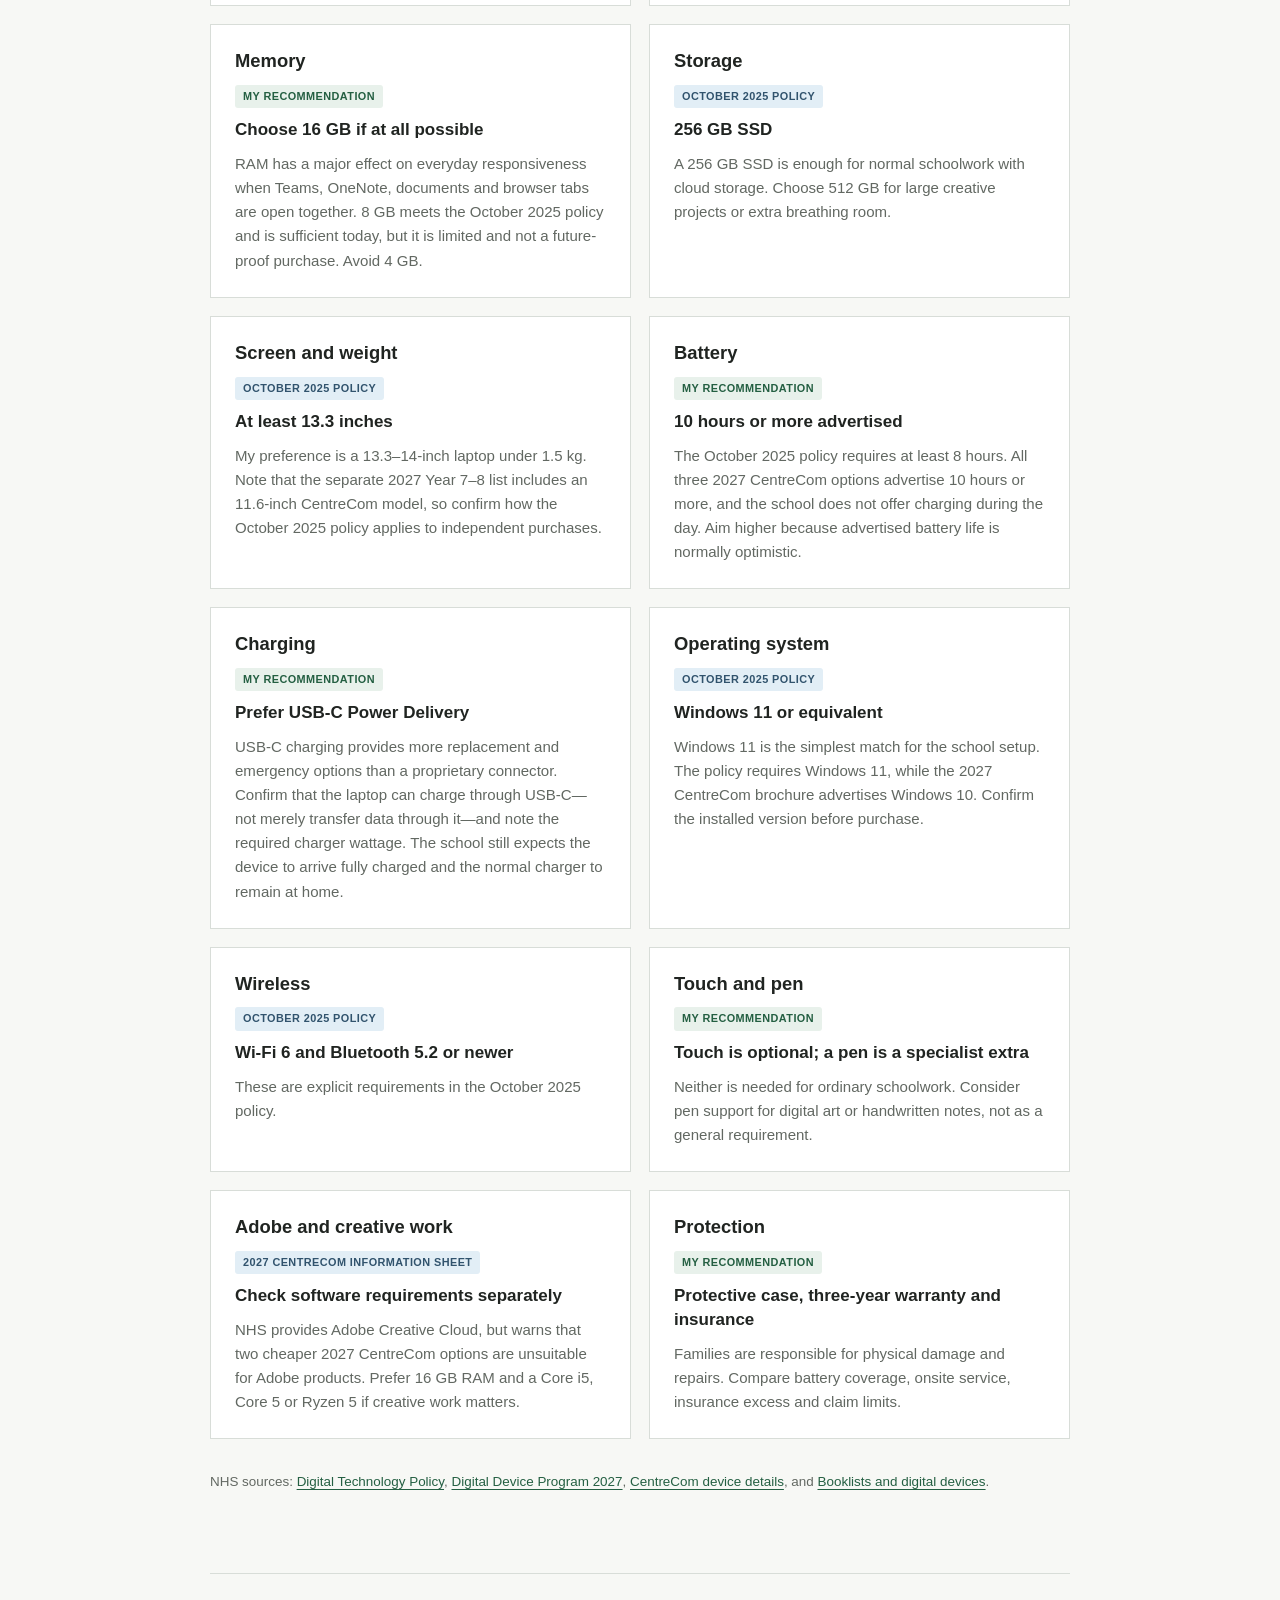
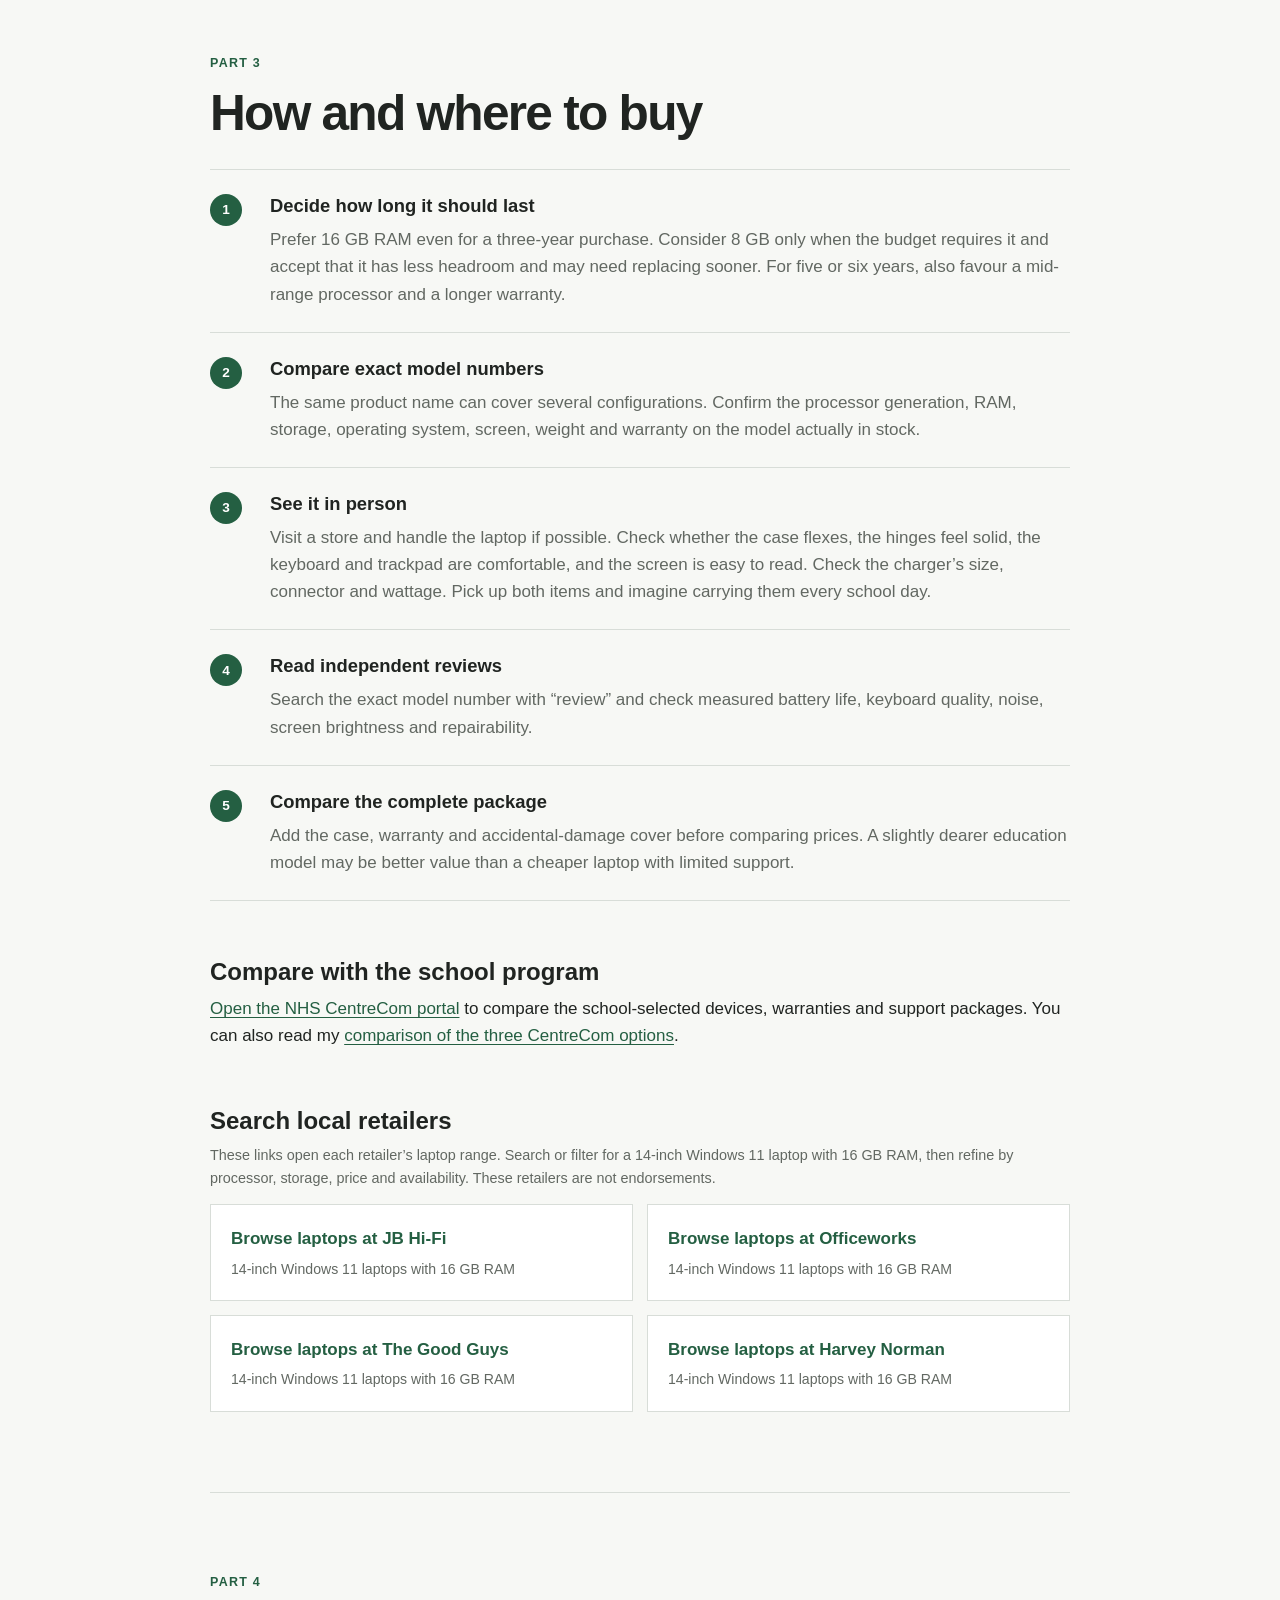
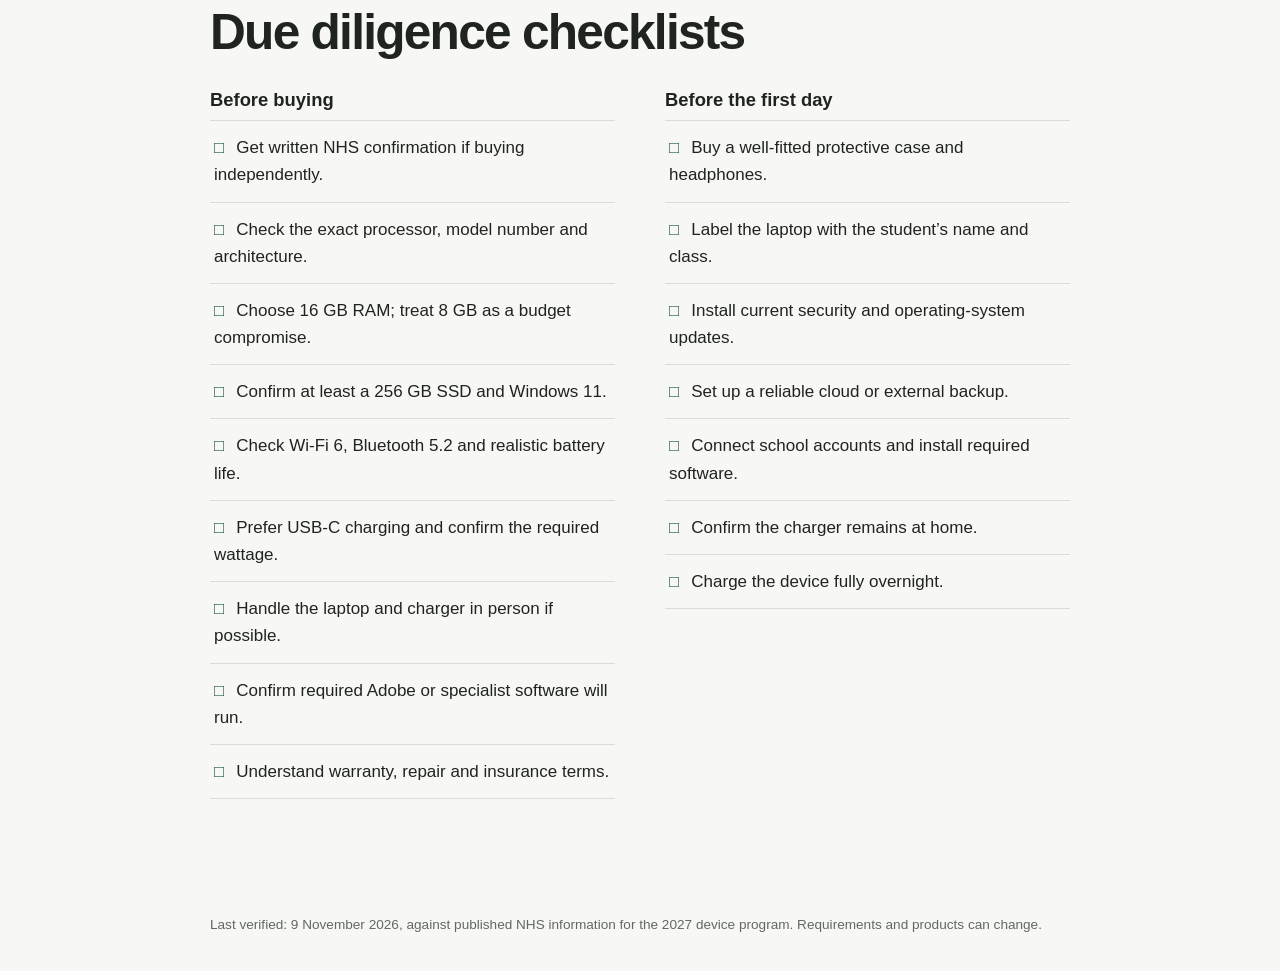
==== commit bd5af463: "Add USB-C charging guidance" ====
--- a/index.html
+++ b/index.html
@@ -72,6 +72,7 @@
           <li><strong>Recent Intel Core i5, Core 5 or AMD Ryzen 5</strong></li>
           <li><strong>13.3–14-inch screen, under 1.5 kg</strong></li>
           <li><strong>10+ hours advertised battery life</strong></li>
+          <li><strong>USB-C charging preferred</strong></li>
           <li><strong>Durable construction and a three-year warranty</strong></li>
         </ul>
         <p class="quick-note">
@@ -346,7 +347,7 @@
 
           <article class="factor">
             <div>
-              <h3>Battery</h3>
+              <h3>Battery and charging</h3>
               <p class="factor-tag">Time away from power</p>
             </div>
             <div>
@@ -355,6 +356,14 @@
                 brightness and workload. Manufacturer claims are useful for
                 comparison, but independent reviews usually provide a more
                 realistic result.
+              </p>
+              <p>
+                Check the included charger as well as the laptop. USB-C Power
+                Delivery charging is preferable because it works with a wider range
+                of compatible universal chargers and power banks. This gives more
+                options if the original charger is lost or the battery runs low.
+                Not every USB-C port accepts power, and replacement chargers must
+                provide enough wattage for the laptop.
               </p>
             </div>
           </article>
@@ -456,6 +465,19 @@
           </article>
 
           <article>
+            <h3>Charging</h3>
+            <span class="advice-badge">My recommendation</span>
+            <strong>Prefer USB-C Power Delivery</strong>
+            <p>
+              USB-C charging provides more replacement and emergency options than
+              a proprietary connector. Confirm that the laptop can charge through
+              USB-C—not merely transfer data through it—and note the required
+              charger wattage. The school still expects the device to arrive fully
+              charged and the normal charger to remain at home.
+            </p>
+          </article>
+
+          <article>
             <h3>Operating system</h3>
             <span class="requirement-badge">October 2025 policy</span>
             <strong>Windows 11 or equivalent</strong>
@@ -569,8 +591,9 @@
               <p>
                 Visit a store and handle the laptop if possible. Check whether the
                 case flexes, the hinges feel solid, the keyboard and trackpad are
-                comfortable, and the screen is easy to read. Pick it up with the
-                charger and imagine carrying it every school day.
+                comfortable, and the screen is easy to read. Check the charger’s
+                size, connector and wattage. Pick up both items and imagine carrying
+                them every school day.
               </p>
             </div>
           </article>
@@ -666,6 +689,7 @@
               <li>Choose 16 GB RAM; treat 8 GB as a budget compromise.</li>
               <li>Confirm at least a 256 GB SSD and Windows 11.</li>
               <li>Check Wi-Fi 6, Bluetooth 5.2 and realistic battery life.</li>
+              <li>Prefer USB-C charging and confirm the required wattage.</li>
               <li>Handle the laptop and charger in person if possible.</li>
               <li>Confirm required Adobe or specialist software will run.</li>
               <li>Understand warranty, repair and insurance terms.</li>
--- a/styles.css
+++ b/styles.css
@@ -403,6 +403,7 @@
 
 .table-wrap {
   overflow-x: auto;
+  margin-bottom: 28px;
 }
 
 table {
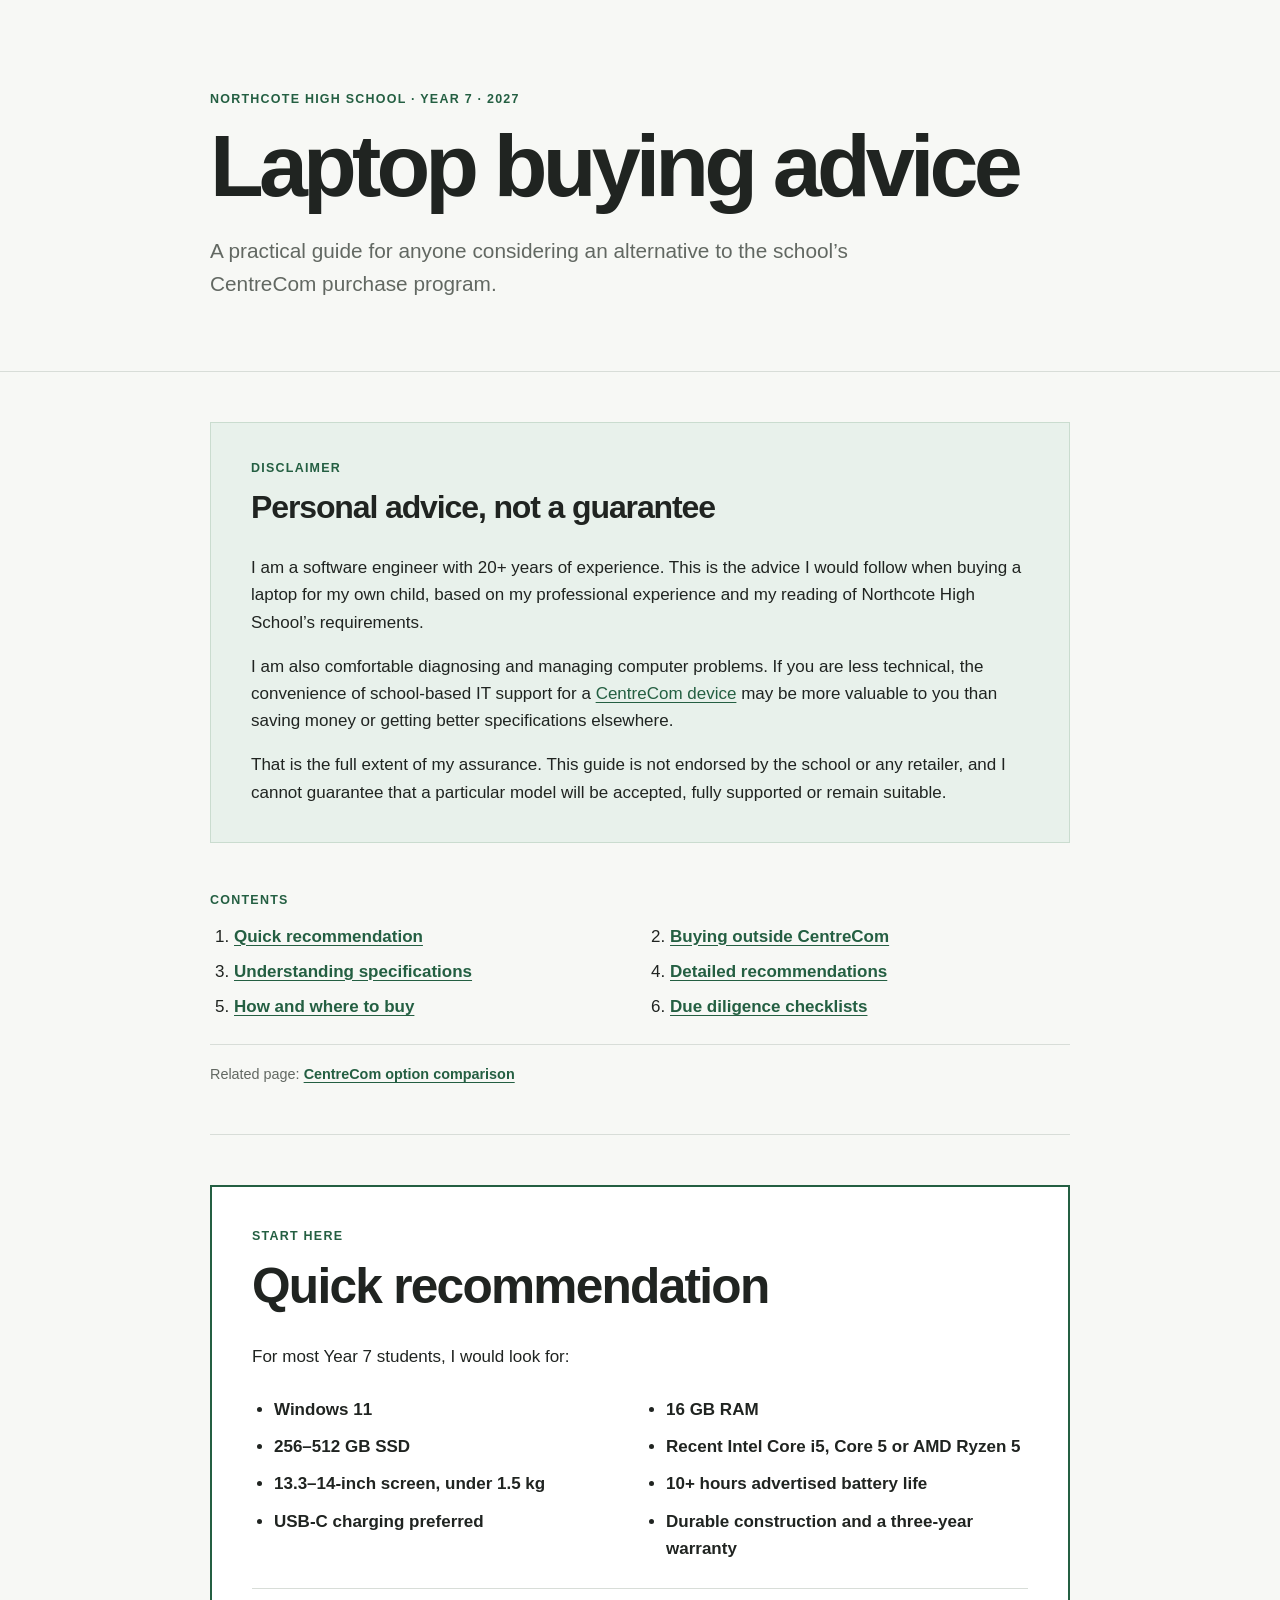
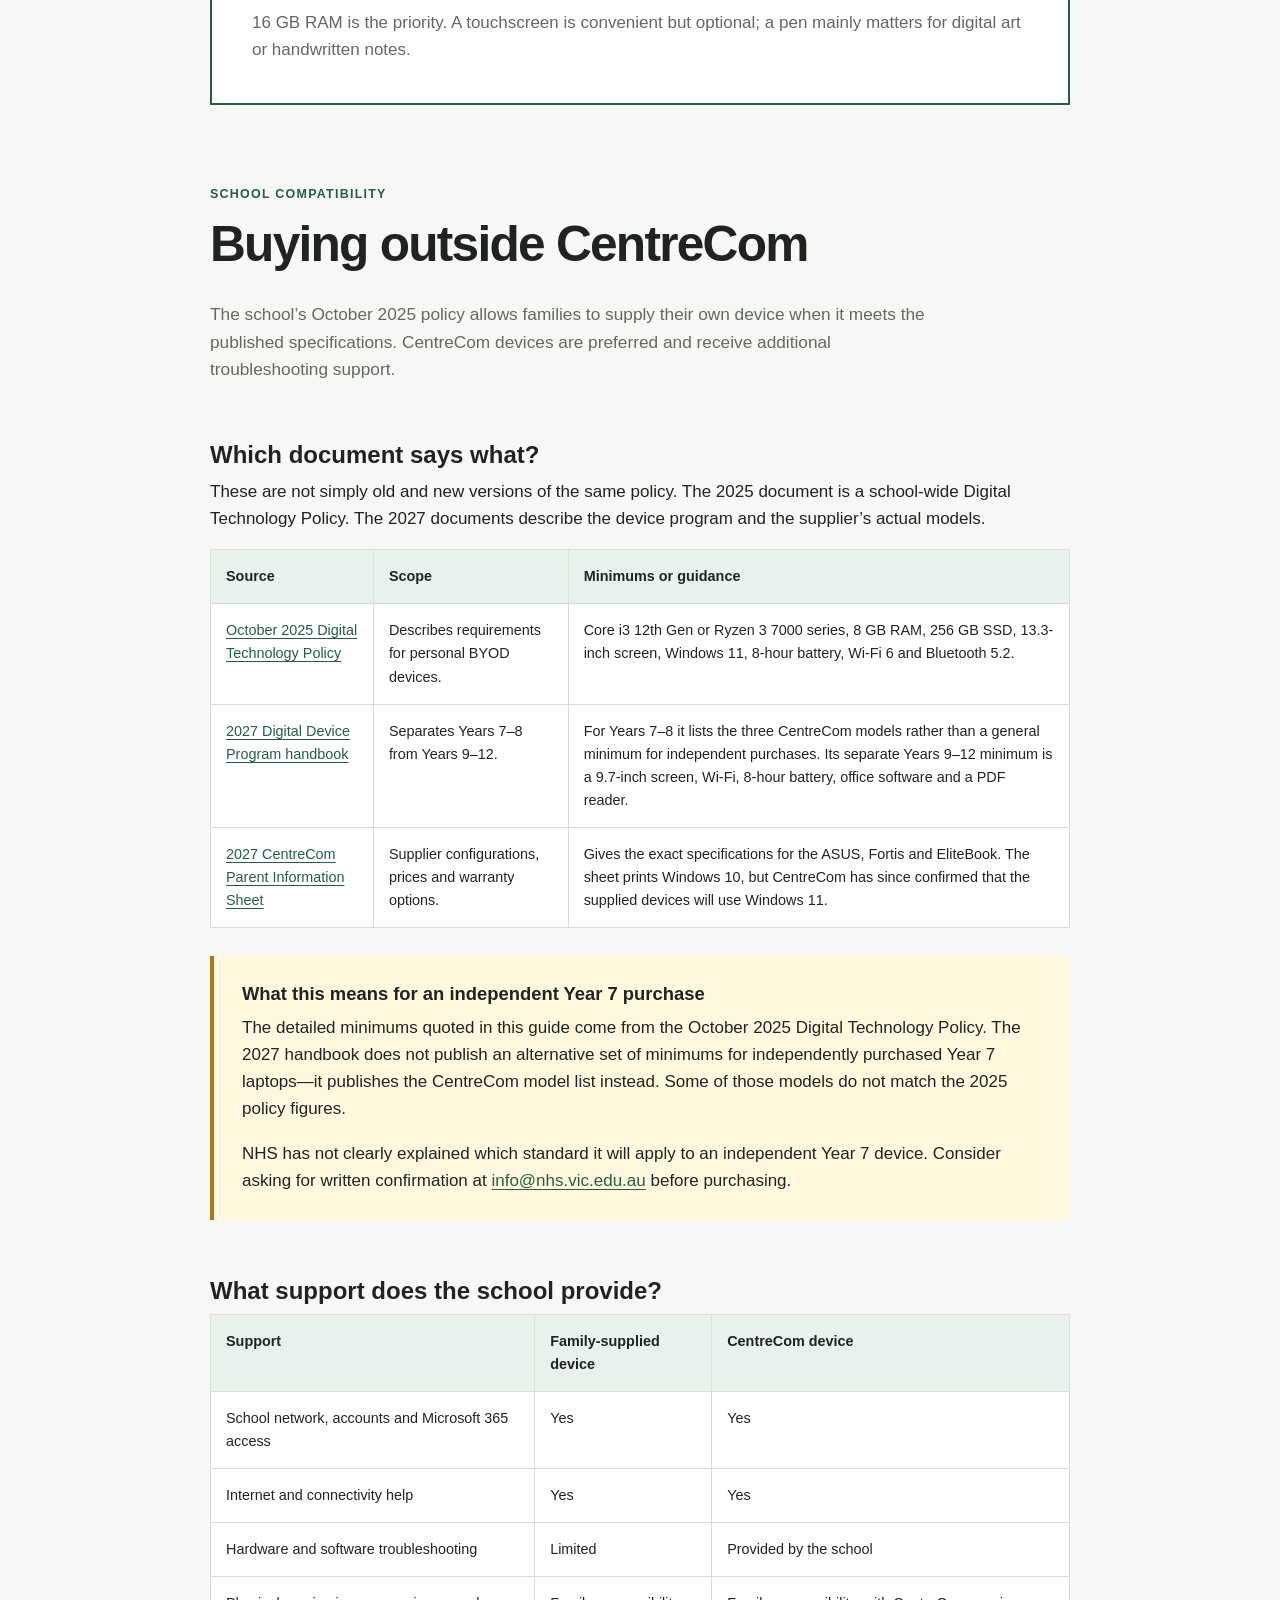
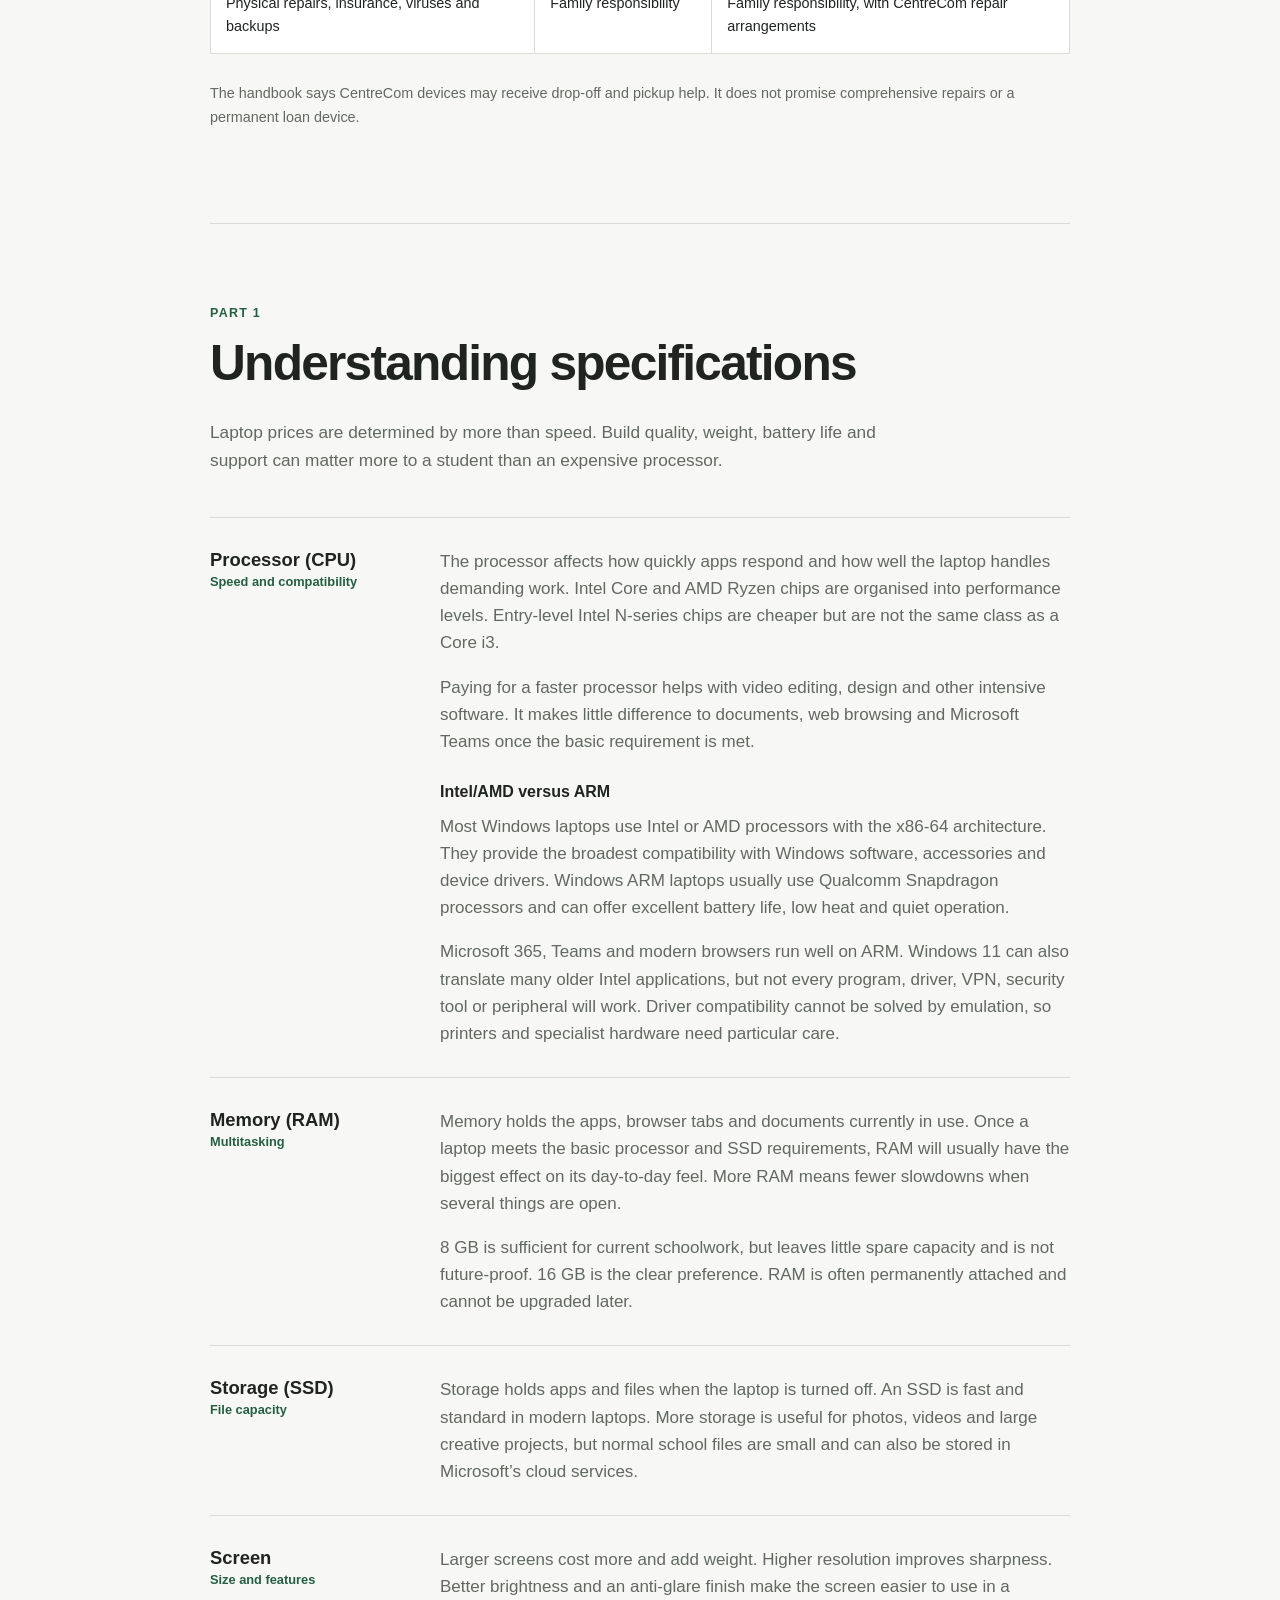
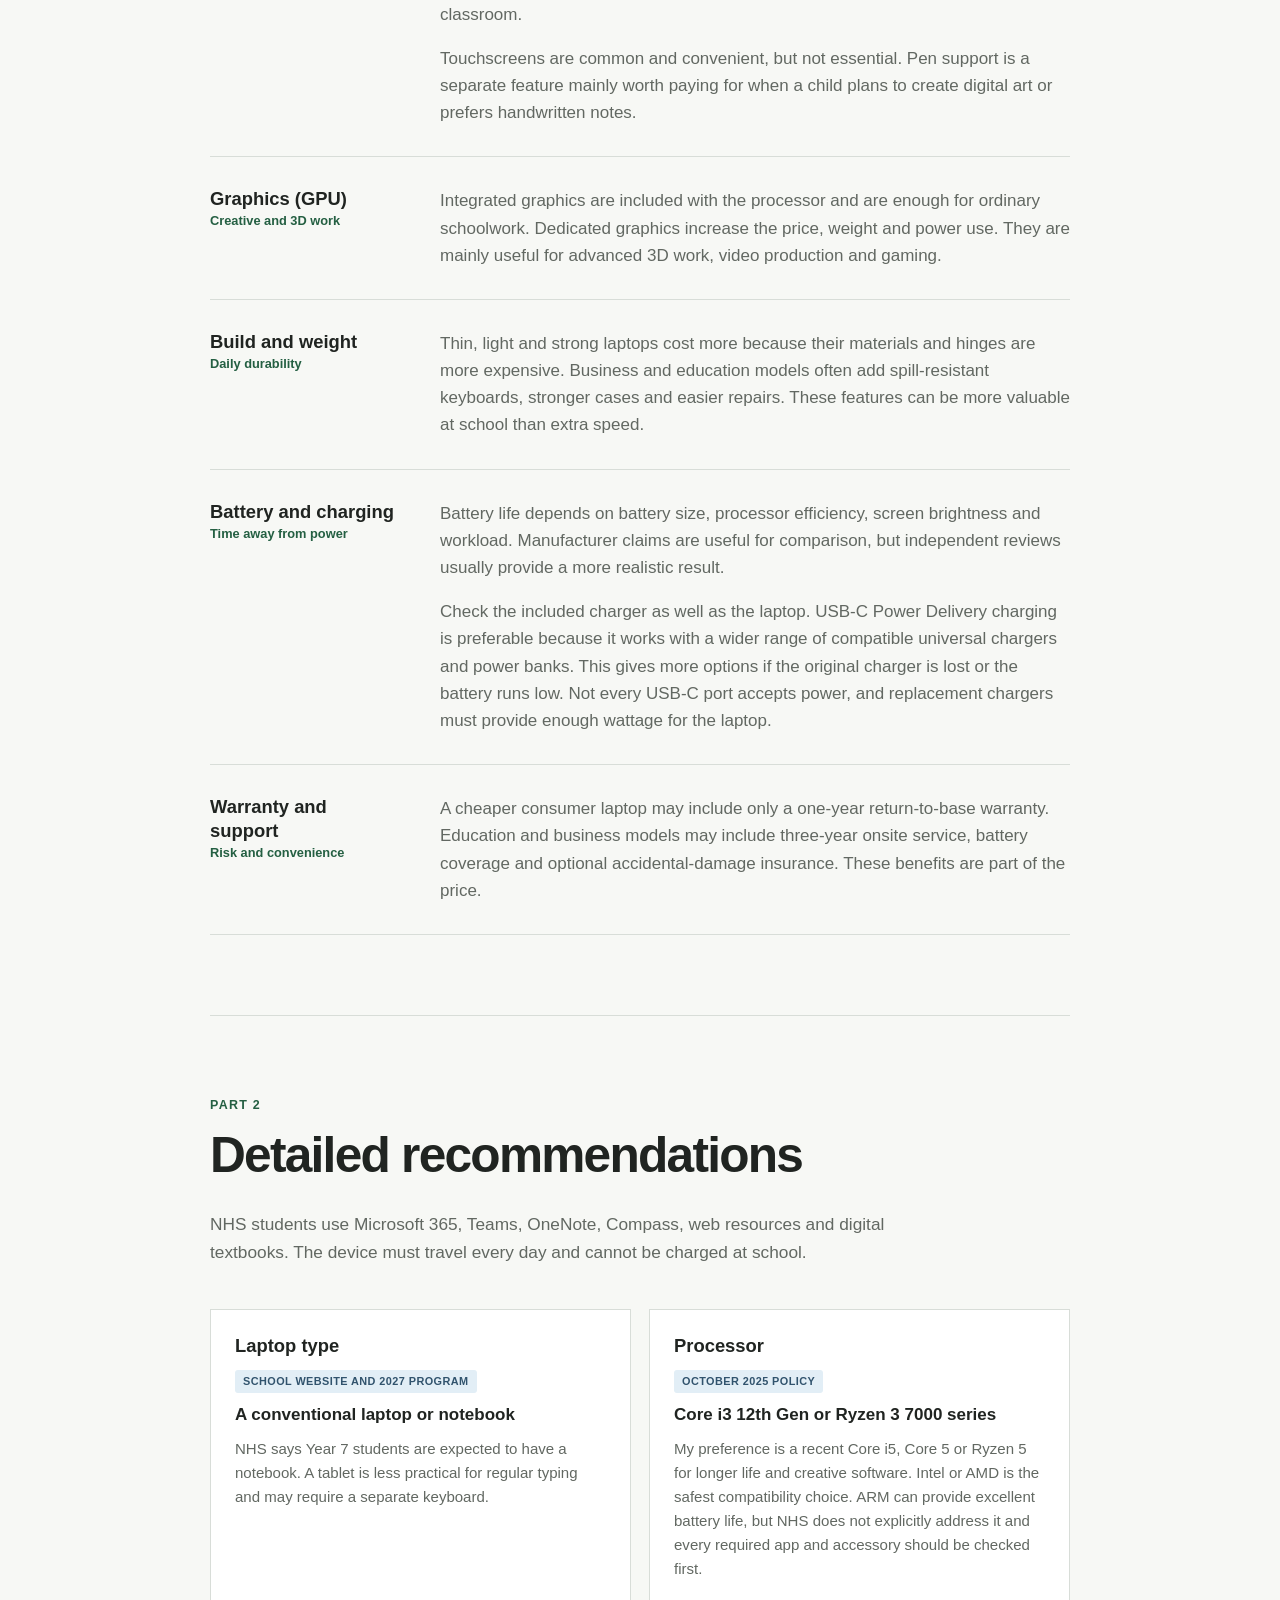
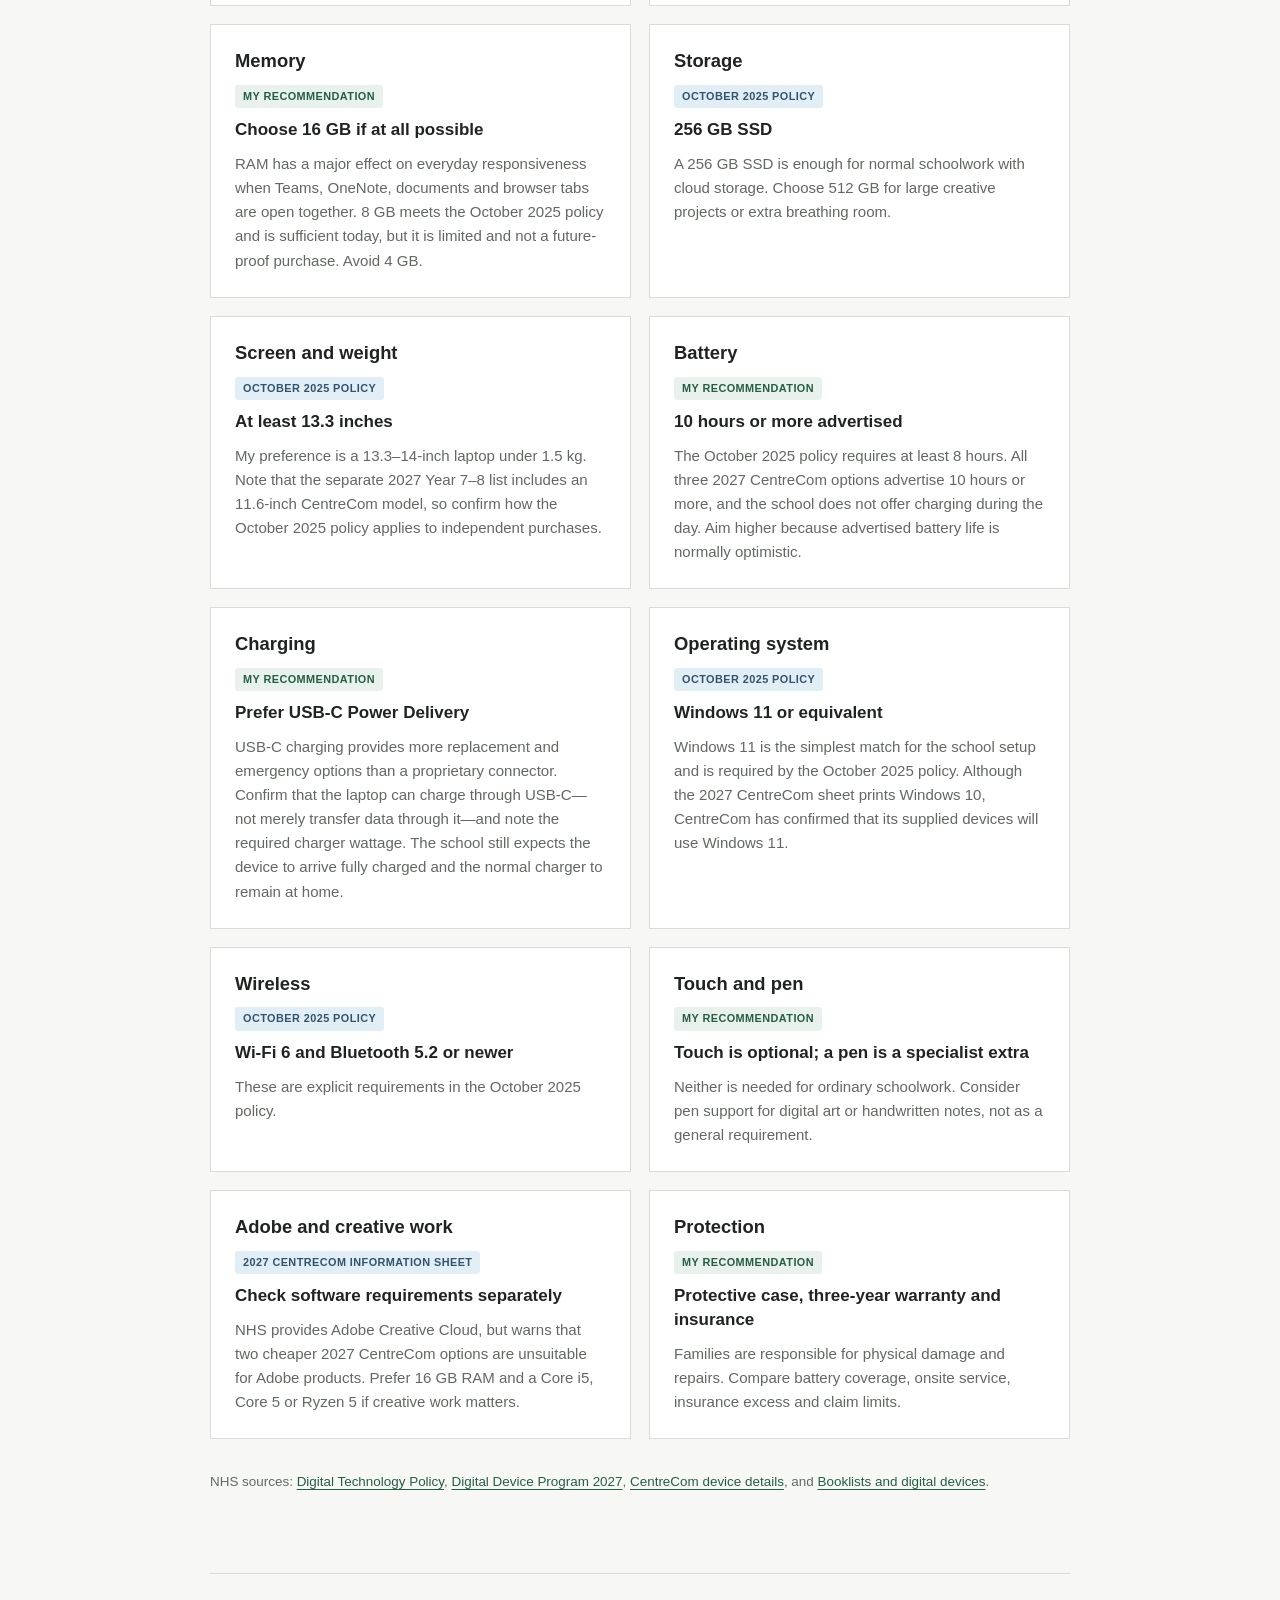
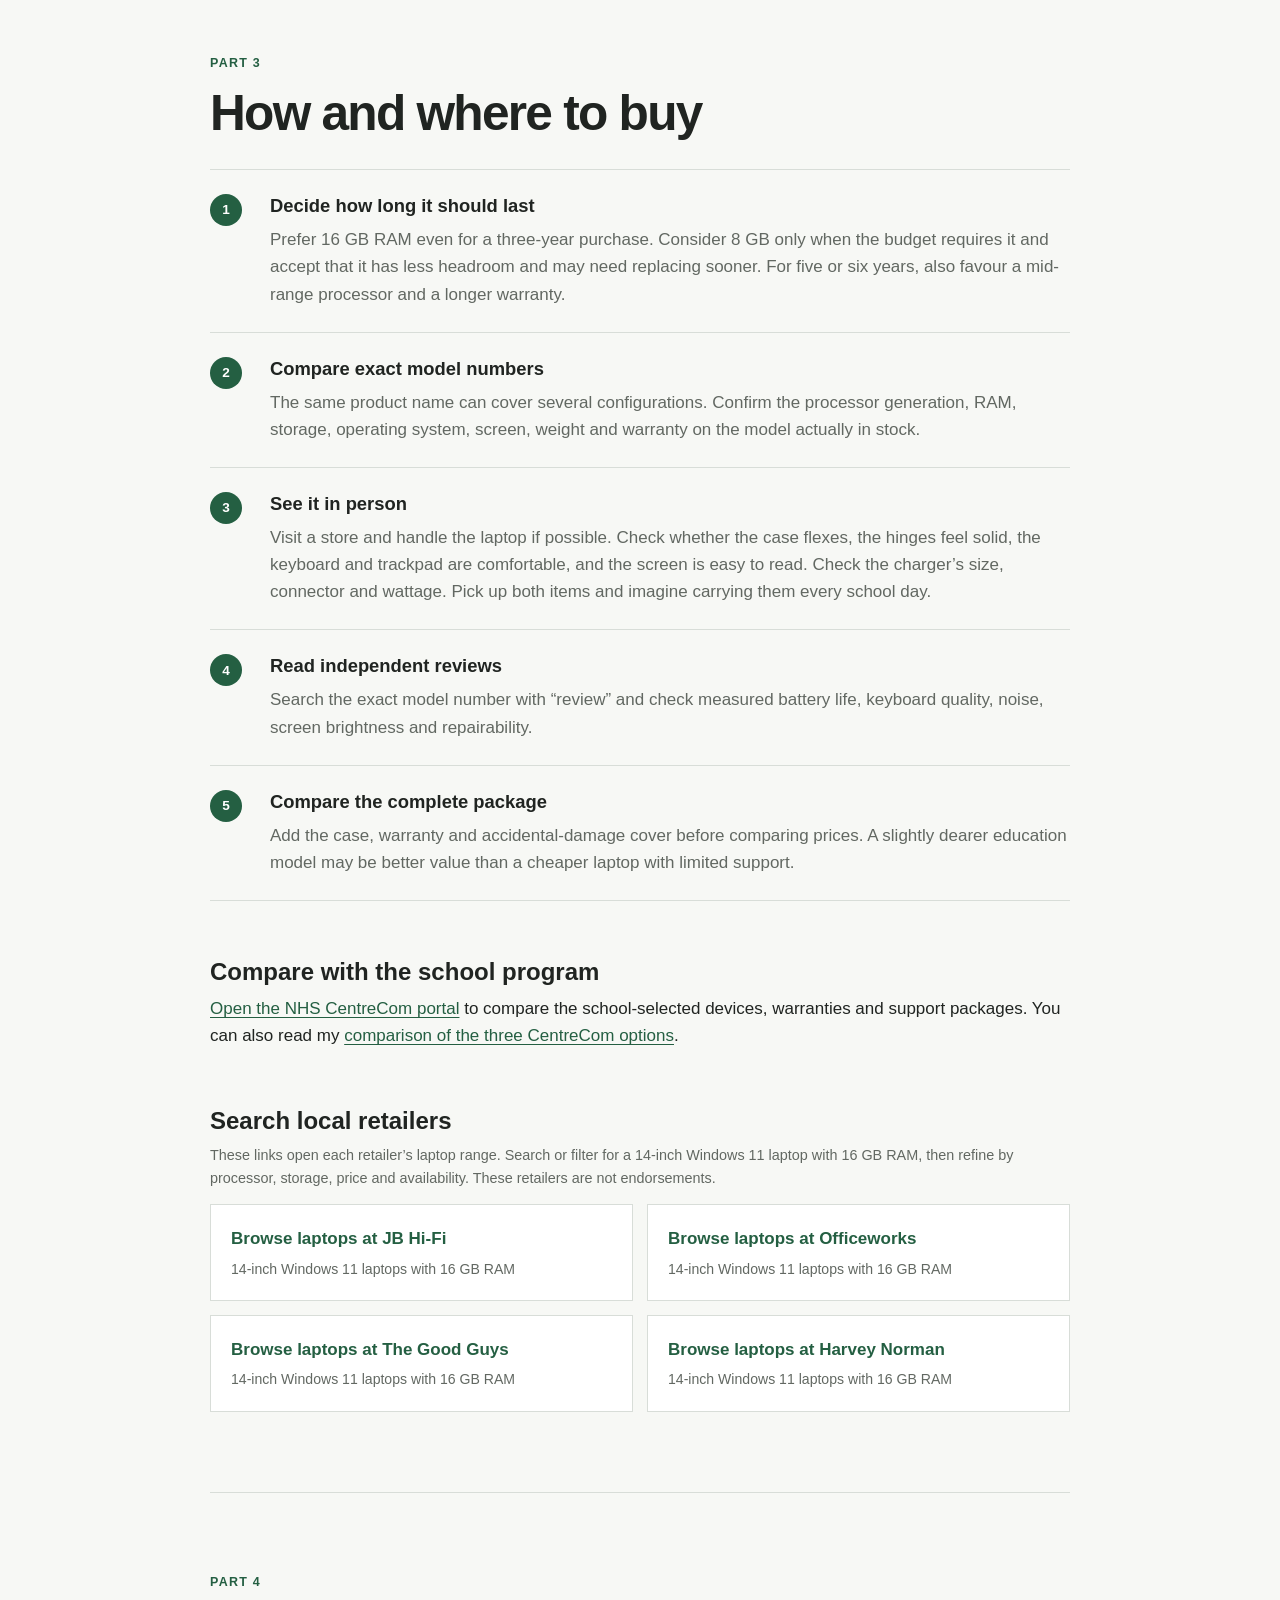
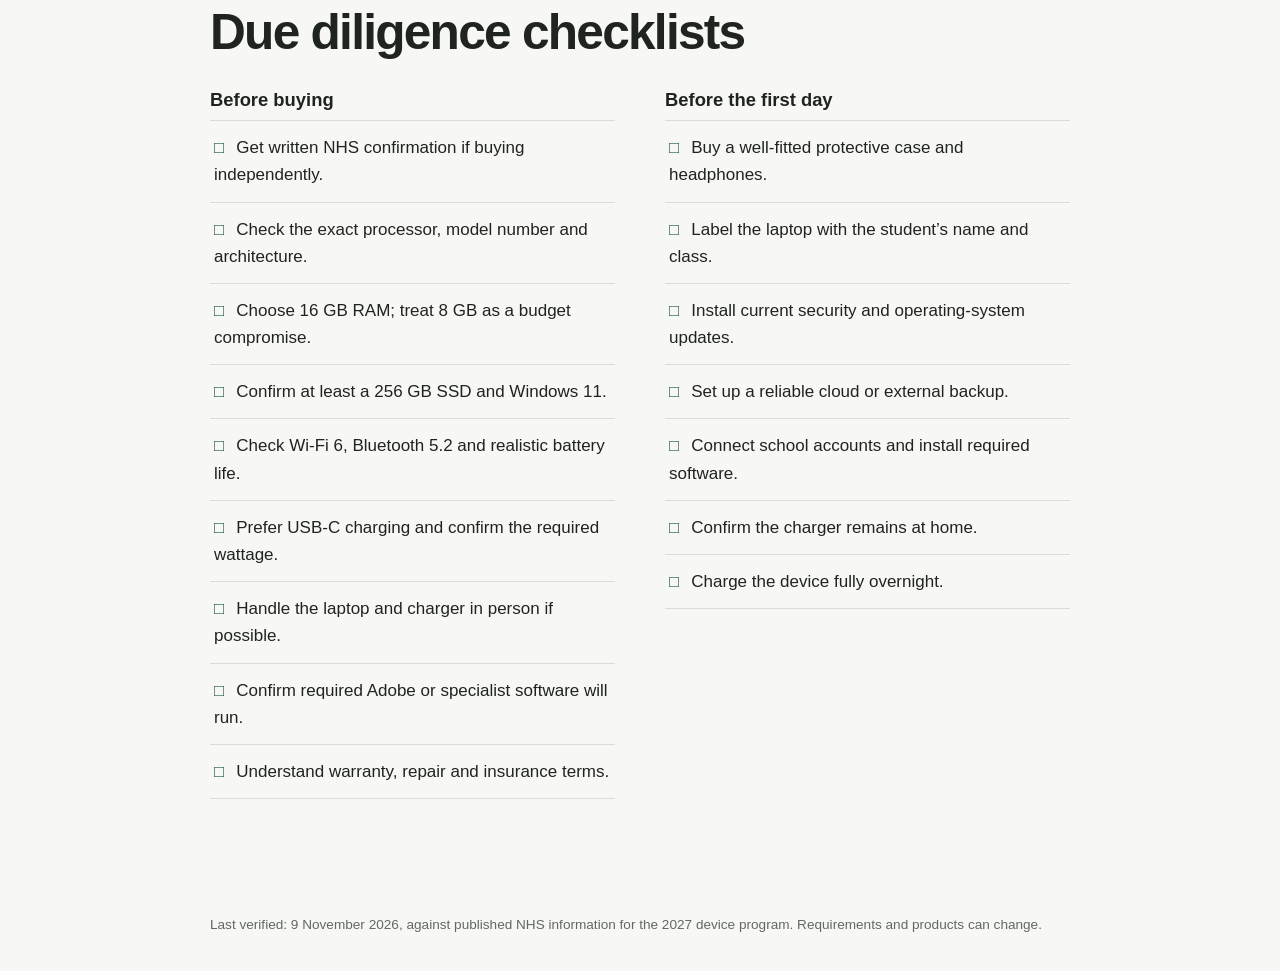
==== commit ea799f0e: "Add CentreCom Windows 11 confirmation" ====
--- a/index.html
+++ b/index.html
@@ -151,8 +151,8 @@
                 <td>Supplier configurations, prices and warranty options.</td>
                 <td>
                   Gives the exact specifications for the ASUS, Fortis and
-                  EliteBook. It advertises Windows 10, despite the 2025 policy
-                  requiring Windows 11.
+                  EliteBook. The sheet prints Windows 10, but CentreCom has since
+                  confirmed that the supplied devices will use Windows 11.
                 </td>
               </tr>
             </tbody>
@@ -482,9 +482,10 @@
             <span class="requirement-badge">October 2025 policy</span>
             <strong>Windows 11 or equivalent</strong>
             <p>
-              Windows 11 is the simplest match for the school setup. The policy
-              requires Windows 11, while the 2027 CentreCom brochure advertises
-              Windows 10. Confirm the installed version before purchase.
+              Windows 11 is the simplest match for the school setup and is required
+              by the October 2025 policy. Although the 2027 CentreCom sheet prints
+              Windows 10, CentreCom has confirmed that its supplied devices will
+              use Windows 11.
             </p>
           </article>
 
